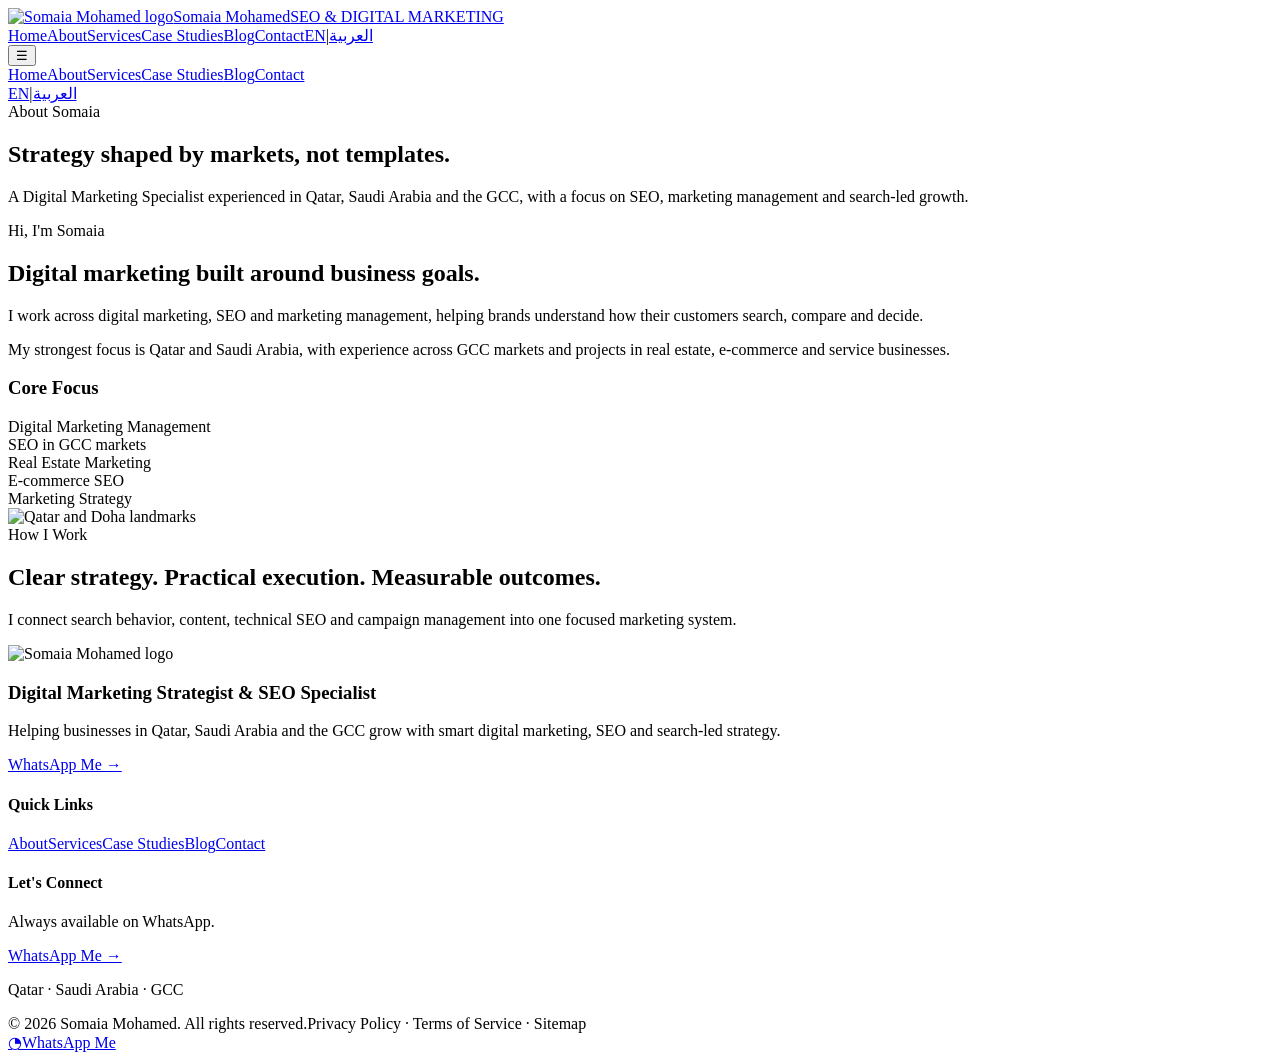
==== about.html @ 25e23358 "Add files via upload" ====
<!DOCTYPE html>

<!DOCTYPE html>

<html dir="ltr" lang="en"><head>
<meta charset="utf-8"/><meta content="width=device-width,initial-scale=1" name="viewport"/>
<title>About · Somaia Mohamed</title><meta content="Digital Marketing Specialist experienced in Qatar and Saudi Arabia, SEO in GCC, real estate marketing, E-commerce SEO and Marketing Management." name="description"/>
<meta content="e24Axtdung1teUWZf1B8F5zy9ya158HYqXwpYfRYWtg" name="google-site-verification"/>

<link href="https://fonts.googleapis.com" rel="preconnect"/><link crossorigin="" href="https://fonts.gstatic.com" rel="preconnect"/><link href="https://fonts.googleapis.com/css2?family=Cormorant+Garamond:wght@500;600;700&amp;family=Manrope:wght@400;500;600;700&amp;family=Noto+Kufi+Arabic:wght@400;500;600;700&amp;family=Noto+Naskh+Arabic:wght@500;600;700&amp;display=swap" rel="stylesheet"/><link href="assets/style.css" rel="stylesheet"/></head><body class="ltr page-about">
<header class="site-header"><div class="container header-inner">
<a aria-label="Somaia Mohamed" class="brand" href="index.html"><img alt="Somaia Mohamed logo" src="assets/logo.png"/><span class="brand-copy"><span class="brand-name">Somaia Mohamed</span><span class="brand-sub">SEO &amp; DIGITAL MARKETING</span></span></a>
<nav class="desktop-nav"><a class="" href="index.html">Home</a><a class="active" href="about.html">About</a><a class="" href="services.html">Services</a><a class="" href="case-studies.html">Case Studies</a><a class="" href="blog.html">Blog</a><a class="" href="contact.html">Contact</a><span class="lang"><a class="active" href="about.html">EN</a><span class="sep">|</span><a href="ar/about.html">العربية</a></span></nav><button aria-expanded="false" aria-label="Open menu" class="menu-trigger">☰</button></div>
<nav class="mobile-nav"><a class="" href="index.html">Home</a><a class="active" href="about.html">About</a><a class="" href="services.html">Services</a><a class="" href="case-studies.html">Case Studies</a><a class="" href="blog.html">Blog</a><a class="" href="contact.html">Contact</a><div class="mobile-lang"><a href="about.html">EN</a><span>|</span><a href="ar/about.html">العربية</a></div></nav></header>
<section class="page-hero"><div class="container"><span class="eyebrow">About Somaia</span><h1>Strategy shaped by markets, not templates.</h1><p class="lede">A Digital Marketing Specialist experienced in Qatar, Saudi Arabia and the GCC, with a focus on SEO, marketing management and search-led growth.</p></div></section>
<section class="section"><div class="container split"><div><span class="eyebrow">Hi, I'm Somaia</span><h2>Digital marketing built around business goals.</h2><p>I work across digital marketing, SEO and marketing management, helping brands understand how their customers search, compare and decide.</p><p>My strongest focus is Qatar and Saudi Arabia, with experience across GCC markets and projects in real estate, e-commerce and service businesses.</p></div><div class="card reveal"><h3>Core Focus</h3><div class="list"><div class="reveal">Digital Marketing Management</div><div class="reveal">SEO in GCC markets</div><div class="reveal">Real Estate Marketing</div><div class="reveal">E-commerce SEO</div><div class="reveal">Marketing Strategy</div></div></div><div class="page-photo reveal delay-2"><img alt="Qatar and Doha landmarks" src="assets/qatar-evening.jpg"/></div></div></section>
<section class="dark-section section"><div class="container"><div class="section-head"><span class="eyebrow">How I Work</span><h2>Clear strategy. Practical execution. Measurable outcomes.</h2><p>I connect search behavior, content, technical SEO and campaign management into one focused marketing system.</p></div></div></section>
<footer class="footer"><div class="container footer-main">
<div class="footer-brand"><img alt="Somaia Mohamed logo" src="assets/logo.png"/><h3>Digital Marketing Strategist &amp; SEO Specialist</h3><p>Helping businesses in Qatar, Saudi Arabia and the GCC grow with smart digital marketing, SEO and search-led strategy.</p><a class="footer-whatsapp" href="https://wa.me/201145654675" rel="noopener" target="_blank">WhatsApp Me →</a></div>
<div><h4>Quick Links</h4><div class="footer-links"><a href="about.html">About</a><a href="services.html">Services</a><a href="case-studies.html">Case Studies</a><a href="blog.html">Blog</a><a href="contact.html">Contact</a></div></div>
<div><h4>Let's Connect</h4><p>Always available on WhatsApp.</p><a class="footer-whatsapp" href="https://wa.me/201145654675" rel="noopener" target="_blank">WhatsApp Me →</a><p>Qatar · Saudi Arabia · GCC</p></div>
</div><div class="footer-bottom"><div class="container"><span>© 2026 Somaia Mohamed. All rights reserved.</span><span>Privacy Policy · Terms of Service · Sitemap</span></div></div></footer>
<a aria-label="Contact Now on WhatsApp" class="floating-contact" href="https://wa.me/201145654675" rel="noopener" target="_blank"><span class="wa">◔</span><span>WhatsApp Me</span></a>

<script defer="True" src="assets/script.js"></script></body></html>
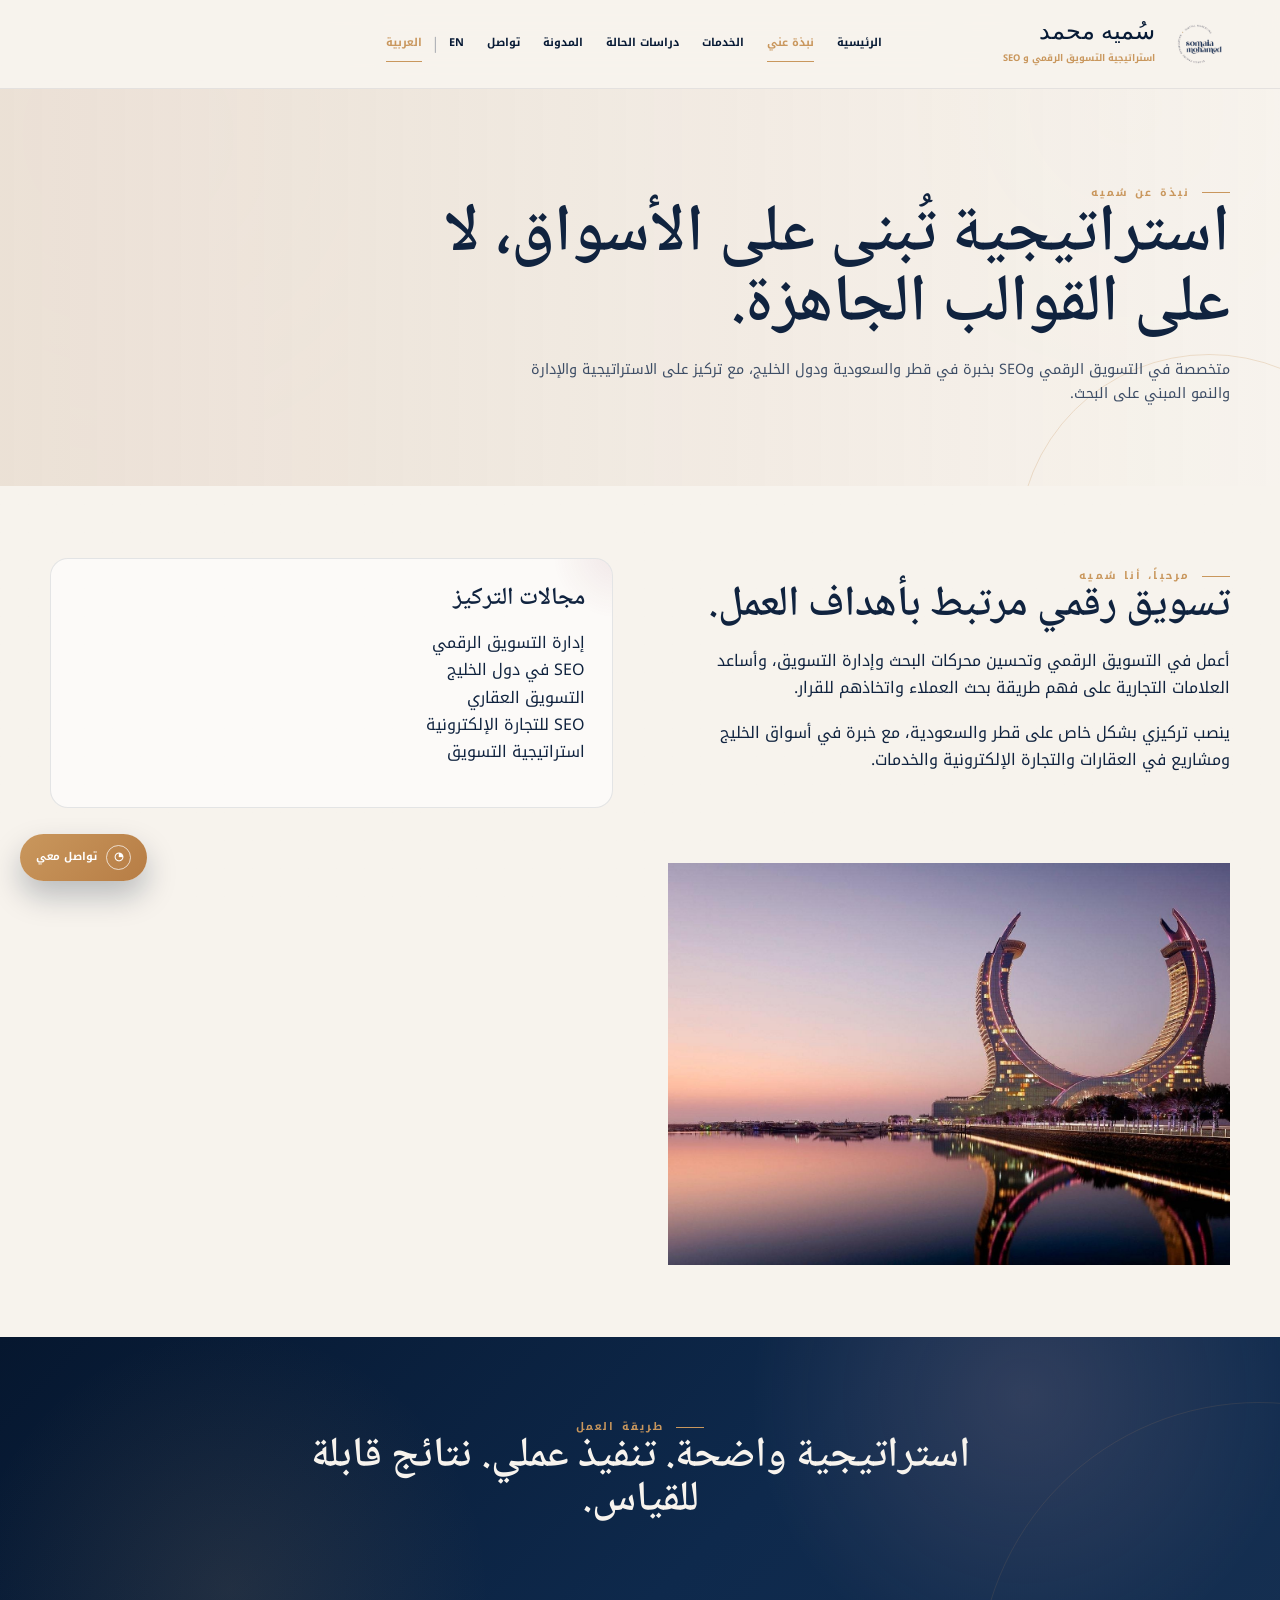
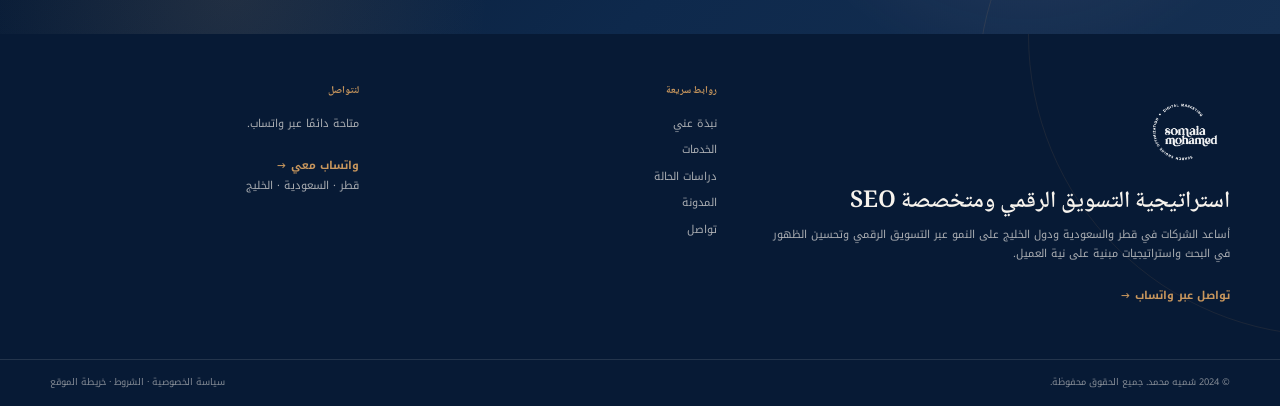
==== commit e09e8e3f: "Add files via upload" ====
--- a/about.html
+++ b/about.html
@@ -2,24 +2,47 @@
 
 <!DOCTYPE html>
 
-<html dir="ltr" lang="en"><head>
+<html dir="rtl" lang="ar"><head>
 <meta charset="utf-8"/><meta content="width=device-width,initial-scale=1" name="viewport"/>
-<title>About · Somaia Mohamed</title><meta content="Digital Marketing Specialist experienced in Qatar and Saudi Arabia, SEO in GCC, real estate marketing, E-commerce SEO and Marketing Management." name="description"/>
+<title>نبذة عن سُميه محمد</title><meta content="سوميا محمد متخصصة في التسويق الرقمي وSEO بخبرة في قطر والسعودية ودول الخليج." name="description"/>
 <meta content="e24Axtdung1teUWZf1B8F5zy9ya158HYqXwpYfRYWtg" name="google-site-verification"/>
+<link href="https://fonts.googleapis.com" rel="preconnect"/><link crossorigin="" href="https://fonts.gstatic.com" rel="preconnect"/><link href="https://fonts.googleapis.com/css2?family=Cormorant+Garamond:wght@500;600;700&amp;family=Manrope:wght@400;500;600;700&amp;family=Noto+Kufi+Arabic:wght@400;500;600;700&amp;family=Noto+Naskh+Arabic:wght@500;600;700&amp;display=swap" rel="stylesheet"/><style>
 
-<link href="https://fonts.googleapis.com" rel="preconnect"/><link crossorigin="" href="https://fonts.gstatic.com" rel="preconnect"/><link href="https://fonts.googleapis.com/css2?family=Cormorant+Garamond:wght@500;600;700&amp;family=Manrope:wght@400;500;600;700&amp;family=Noto+Kufi+Arabic:wght@400;500;600;700&amp;family=Noto+Naskh+Arabic:wght@500;600;700&amp;display=swap" rel="stylesheet"/><link href="assets/style.css" rel="stylesheet"/></head><body class="ltr page-about">
-<header class="site-header"><div class="container header-inner">
-<a aria-label="Somaia Mohamed" class="brand" href="index.html"><img alt="Somaia Mohamed logo" src="assets/logo.png"/><span class="brand-copy"><span class="brand-name">Somaia Mohamed</span><span class="brand-sub">SEO &amp; DIGITAL MARKETING</span></span></a>
-<nav class="desktop-nav"><a class="" href="index.html">Home</a><a class="active" href="about.html">About</a><a class="" href="services.html">Services</a><a class="" href="case-studies.html">Case Studies</a><a class="" href="blog.html">Blog</a><a class="" href="contact.html">Contact</a><span class="lang"><a class="active" href="about.html">EN</a><span class="sep">|</span><a href="ar/about.html">العربية</a></span></nav><button aria-expanded="false" aria-label="Open menu" class="menu-trigger">☰</button></div>
-<nav class="mobile-nav"><a class="" href="index.html">Home</a><a class="active" href="about.html">About</a><a class="" href="services.html">Services</a><a class="" href="case-studies.html">Case Studies</a><a class="" href="blog.html">Blog</a><a class="" href="contact.html">Contact</a><div class="mobile-lang"><a href="about.html">EN</a><span>|</span><a href="ar/about.html">العربية</a></div></nav></header>
-<section class="page-hero"><div class="container"><span class="eyebrow">About Somaia</span><h1>Strategy shaped by markets, not templates.</h1><p class="lede">A Digital Marketing Specialist experienced in Qatar, Saudi Arabia and the GCC, with a focus on SEO, marketing management and search-led growth.</p></div></section>
-<section class="section"><div class="container split"><div><span class="eyebrow">Hi, I'm Somaia</span><h2>Digital marketing built around business goals.</h2><p>I work across digital marketing, SEO and marketing management, helping brands understand how their customers search, compare and decide.</p><p>My strongest focus is Qatar and Saudi Arabia, with experience across GCC markets and projects in real estate, e-commerce and service businesses.</p></div><div class="card reveal"><h3>Core Focus</h3><div class="list"><div class="reveal">Digital Marketing Management</div><div class="reveal">SEO in GCC markets</div><div class="reveal">Real Estate Marketing</div><div class="reveal">E-commerce SEO</div><div class="reveal">Marketing Strategy</div></div></div><div class="page-photo reveal delay-2"><img alt="Qatar and Doha landmarks" src="assets/qatar-evening.jpg"/></div></div></section>
-<section class="dark-section section"><div class="container"><div class="section-head"><span class="eyebrow">How I Work</span><h2>Clear strategy. Practical execution. Measurable outcomes.</h2><p>I connect search behavior, content, technical SEO and campaign management into one focused marketing system.</p></div></div></section>
-<footer class="footer"><div class="container footer-main">
-<div class="footer-brand"><img alt="Somaia Mohamed logo" src="assets/logo.png"/><h3>Digital Marketing Strategist &amp; SEO Specialist</h3><p>Helping businesses in Qatar, Saudi Arabia and the GCC grow with smart digital marketing, SEO and search-led strategy.</p><a class="footer-whatsapp" href="https://wa.me/201145654675" rel="noopener" target="_blank">WhatsApp Me →</a></div>
-<div><h4>Quick Links</h4><div class="footer-links"><a href="about.html">About</a><a href="services.html">Services</a><a href="case-studies.html">Case Studies</a><a href="blog.html">Blog</a><a href="contact.html">Contact</a></div></div>
-<div><h4>Let's Connect</h4><p>Always available on WhatsApp.</p><a class="footer-whatsapp" href="https://wa.me/201145654675" rel="noopener" target="_blank">WhatsApp Me →</a><p>Qatar · Saudi Arabia · GCC</p></div>
-</div><div class="footer-bottom"><div class="container"><span>© 2026 Somaia Mohamed. All rights reserved.</span><span>Privacy Policy · Terms of Service · Sitemap</span></div></div></footer>
-<a aria-label="Contact Now on WhatsApp" class="floating-contact" href="https://wa.me/201145654675" rel="noopener" target="_blank"><span class="wa">◔</span><span>WhatsApp Me</span></a>
+:root{--navy:#071a35;--navy2:#0d2749;--ink:#10233f;--cream:#f7f3ed;--paper:#fbf8f4;--sand:#eadfd4;--gold:#c9975d;--rose:#c79aa4;--muted:#647087;--line:rgba(16,35,63,.13);--white:#fff;--max:1180px}
+*{box-sizing:border-box}html{scroll-behavior:smooth}body{margin:0;background:var(--cream);color:var(--ink);font-family:'Manrope',Arial,sans-serif;line-height:1.7;-webkit-font-smoothing:antialiased;overflow-x:hidden}body:before{content:"";position:fixed;inset:0;pointer-events:none;z-index:-1;opacity:.18;background:radial-gradient(circle at 10% 15%,rgba(199,154,164,.18),transparent 26%),radial-gradient(circle at 88% 12%,rgba(201,151,93,.12),transparent 23%),linear-gradient(115deg,rgba(7,26,53,.025) 1px,transparent 1px);background-size:auto,auto,28px 28px}a{color:inherit;text-decoration:none}img{max-width:100%;display:block}button{font:inherit}.container{width:min(var(--max),calc(100% - 56px));margin:auto}
+h1,h2,h3,h4{font-family:'Cormorant Garamond',Georgia,serif;line-height:1.04;font-weight:600;letter-spacing:-.025em;margin:0 0 18px}h1{font-size:clamp(3rem,5.2vw,5.1rem)}h2{font-size:clamp(2rem,3.3vw,3.15rem)}h3{font-size:clamp(1.35rem,1.9vw,1.65rem)}p{margin:0 0 17px}.eyebrow{display:inline-flex;align-items:center;gap:12px;color:var(--gold);font-size:.66rem;font-weight:700;letter-spacing:.2em;text-transform:uppercase}.eyebrow:before{content:"";width:28px;height:1px;background:var(--gold)}
+.site-header{position:sticky;top:0;z-index:100;background:rgba(247,243,237,.88);backdrop-filter:blur(18px);border-bottom:1px solid rgba(16,35,63,.08)}.header-inner{min-height:88px;display:flex;align-items:center;gap:28px}.brand{display:flex;align-items:center;gap:13px;min-width:320px}.brand img{width:62px;height:62px;object-fit:contain}.brand-copy{display:flex;flex-direction:column}.brand-name{font-family:'Cormorant Garamond',Georgia,serif;font-size:1.48rem;line-height:.9;color:var(--navy)}.brand-sub{font-size:.58rem;font-weight:700;letter-spacing:.17em;color:var(--gold);margin-top:8px}.desktop-nav{display:flex;align-items:center;justify-content:flex-end;gap:23px;flex:1}.desktop-nav a{font-size:.68rem;font-weight:700;color:var(--navy);padding:8px 0;border-bottom:1px solid transparent;transition:.25s;white-space:nowrap}.desktop-nav a:hover,.desktop-nav a.active{color:var(--gold);border-color:var(--gold)}.lang{display:flex;gap:9px;align-items:center;margin-left:2px}.lang .sep{opacity:.3}.menu-trigger{display:none;border:0;background:var(--navy);color:var(--cream);border-radius:50%;width:42px;height:42px}.mobile-nav{display:none}
+.hero{padding:58px 0 42px;position:relative;overflow:hidden}.hero-grid{display:grid;grid-template-columns:1.02fr .98fr;gap:55px;align-items:center}.hero-copy{position:relative;z-index:3}.hero h1{max-width:650px}.hero h1 em{color:var(--gold);font-style:italic}.lede{max-width:650px;font-size:.9rem;color:#3e4e66}.hero-actions{display:flex;gap:25px;align-items:center;margin-top:25px}.btn{display:inline-flex;align-items:center;justify-content:center;gap:10px;border-radius:10px;padding:12px 20px;font-size:.7rem;font-weight:700;transition:.25s}.btn-gold{background:linear-gradient(135deg,var(--gold),#b9854d);color:#fff;box-shadow:0 13px 30px rgba(7,26,53,.17)}.btn-gold:hover{transform:translateY(-3px);box-shadow:0 18px 34px rgba(7,26,53,.22)}.btn-link{color:var(--navy);border-bottom:1px solid var(--gold);border-radius:0;padding:8px 0}.btn-link:hover{color:var(--gold)}
+.hero-visual{min-height:470px;position:relative;display:grid;place-items:center}.hero-photo-frame{width:min(470px,100%);height:430px;border-radius:46% 46% 14px 14px;overflow:hidden;position:relative;z-index:2;border:9px solid rgba(247,243,237,.82);box-shadow:0 28px 65px rgba(7,26,53,.22)}.hero-photo-frame:after{content:"";position:absolute;inset:0;background:linear-gradient(180deg,rgba(7,26,53,.04),rgba(7,26,53,.38))}.hero-photo-frame img{width:100%;height:100%;object-fit:cover;object-position:center}.photo-caption{position:absolute;z-index:5;left:5%;bottom:7%;background:rgba(7,26,53,.83);color:#fff;padding:12px 17px;border-left:2px solid var(--gold);display:flex;flex-direction:column;min-width:180px}.photo-caption strong{font-family:'Cormorant Garamond',serif;font-size:1.3rem}.photo-caption span{font-size:.56rem;letter-spacing:.08em;text-transform:uppercase;color:rgba(255,255,255,.72)}.orbit{position:absolute;border:1px solid rgba(199,151,93,.32);border-radius:50%;pointer-events:none}.orbit-one{width:500px;height:500px;right:-12%;top:-5%;animation:spin 26s linear infinite}.orbit-two{width:370px;height:370px;right:5%;top:8%;border-color:rgba(199,154,164,.25);animation:spin 19s linear infinite reverse}.vertical-note{position:absolute;right:-1%;top:29%;font-size:.54rem;letter-spacing:.2em;color:rgba(16,35,63,.45);writing-mode:vertical-rl;transform:rotate(180deg)}
+.hero-pills{display:flex;flex-wrap:wrap;gap:9px;margin-top:27px}.hero-pills span{font-size:.6rem;font-weight:700;padding:8px 11px;border:1px solid var(--line);background:rgba(255,255,255,.34);border-radius:999px}.quick-strip{display:grid;grid-template-columns:repeat(4,1fr);gap:10px;margin-top:27px}.quick-strip div{font-size:.62rem;font-weight:700;display:flex;align-items:center;gap:8px}.dot{width:7px;height:7px;border-radius:50%;background:var(--gold);flex:none}
+.trust-bar{padding:0 0 55px}.trust-inner{background:linear-gradient(100deg,rgba(234,223,212,.86),rgba(255,255,255,.4));border:1px solid rgba(16,35,63,.08);border-radius:18px;padding:18px 22px;display:flex;align-items:center;gap:28px;box-shadow:0 12px 28px rgba(7,26,53,.05)}.trust-title{font-family:'Cormorant Garamond',serif;font-size:1.1rem;line-height:1.1;max-width:220px}.trust-items{display:grid;grid-template-columns:repeat(5,1fr);gap:10px;flex:1}.trust-items span{font-size:.62rem;font-weight:700;text-align:center;padding:8px;border-left:1px solid var(--line)}
+.section{padding:72px 0}.soft-section{background:linear-gradient(180deg,rgba(234,223,212,.2),transparent)}.section-head{max-width:760px;margin:0 auto 38px;text-align:center}.section-head p{color:var(--muted);font-size:.8rem}.section-head-row{display:flex;align-items:end;justify-content:space-between;gap:25px;text-align:left;max-width:none}.section-head-row h2{max-width:650px}.cards{display:grid;grid-template-columns:repeat(3,1fr);gap:21px}.card{background:rgba(255,255,255,.6);border:1px solid rgba(16,35,63,.1);border-radius:18px;padding:27px;min-height:250px;position:relative;overflow:hidden;transition:.28s}.card:after{content:"";position:absolute;width:130px;height:130px;border-radius:50%;right:-70px;top:-70px;background:radial-gradient(circle,rgba(199,154,164,.2),transparent 70%)}.card:hover{transform:translateY(-7px);box-shadow:0 20px 42px rgba(7,26,53,.1);border-color:rgba(201,151,93,.58)}.card-icon{width:49px;height:49px;border-radius:50%;background:var(--navy);color:var(--gold);display:grid;place-items:center;margin-bottom:17px;font-size:1.1rem;box-shadow:0 9px 18px rgba(7,26,53,.12)}.card p{font-size:.75rem;color:#4c5b72}.card-link{display:inline-block;margin-top:13px;color:#a56f37;font-size:.68rem;font-weight:700}
+.industry-grid{display:grid;grid-template-columns:repeat(5,1fr);gap:12px}.industry{padding:18px 12px;border:1px solid var(--line);border-radius:13px;text-align:center;font-size:.65rem;font-weight:700;background:rgba(255,255,255,.34);transition:.25s}.industry:hover{background:var(--sand);transform:translateY(-3px)}
+.dark-section{background:linear-gradient(135deg,#06172f,#0e294c 58%,#152f51);color:var(--cream);position:relative;overflow:hidden}.dark-section:before{content:"";position:absolute;inset:0;background:radial-gradient(circle at 80% 20%,rgba(199,154,164,.18),transparent 26%),radial-gradient(circle at 18% 85%,rgba(201,151,93,.12),transparent 24%)}.dark-section:after{content:"";position:absolute;width:560px;height:560px;border:1px solid rgba(201,151,93,.12);border-radius:50%;right:-260px;bottom:-330px}.dark-section>*{position:relative;z-index:1}.dark-section .section-head p{color:rgba(247,243,237,.68)}.stats{display:grid;grid-template-columns:repeat(4,1fr);border-top:1px solid rgba(247,243,237,.17);border-bottom:1px solid rgba(247,243,237,.17)}.stat{padding:29px 22px;border-right:1px solid rgba(247,243,237,.17)}.stat:last-child{border-right:0}.stat strong{display:block;font-family:'Cormorant Garamond',serif;font-size:2rem;color:var(--gold);margin-bottom:5px}.stat span{font-size:.66rem;color:rgba(247,243,237,.72)}
+.process{display:grid;grid-template-columns:repeat(4,1fr);border-top:1px solid var(--line);border-bottom:1px solid var(--line)}.process-item{padding:25px 21px;border-right:1px solid var(--line)}.process-item:last-child{border-right:0}.process-num{font-family:'Cormorant Garamond',serif;color:var(--gold);font-size:1.75rem}.process h3{font-size:1.15rem;margin:8px 0}.process p{font-size:.7rem;color:var(--muted)}
+.case-grid{display:grid;grid-template-columns:repeat(3,1fr);gap:21px}.case-grid-large{grid-template-columns:repeat(3,1fr)}.case-card{padding:26px;border-radius:18px;background:rgba(255,255,255,.63);border:1px solid rgba(16,35,63,.09);transition:.27s;min-height:235px}.case-card:hover{transform:translateY(-6px);box-shadow:0 18px 38px rgba(7,26,53,.09)}.case-card .tag{color:#a56f37;font-size:.6rem;font-weight:700;letter-spacing:.13em;text-transform:uppercase}.case-card p{font-size:.75rem;color:var(--muted)}.case-index{font-family:'Cormorant Garamond',serif;color:var(--gold);font-size:2rem}.case-card a{color:#a56f37;font-size:.68rem;font-weight:700}.case-image{height:170px;margin:-26px -26px 21px;overflow:hidden;position:relative}.case-image:after{content:"";position:absolute;inset:0;background:linear-gradient(180deg,transparent 35%,rgba(7,26,53,.64))}.case-image img{width:100%;height:100%;object-fit:cover}.case-image span{position:absolute;z-index:2;left:15px;bottom:13px;color:#fff;font-size:.58rem;font-weight:700;letter-spacing:.12em;text-transform:uppercase}.case-body h3{margin-bottom:9px}.case-meta{display:flex;flex-wrap:wrap;gap:7px;margin-top:16px}.case-meta span{font-size:.57rem;padding:5px 8px;border:1px solid var(--line);border-radius:999px;color:var(--muted)}.case-cta{background:var(--navy);color:var(--cream);border-color:transparent}.case-cta p{color:rgba(247,243,237,.68)}.case-cta .eyebrow{color:var(--gold)}
+.quote-panel{background:linear-gradient(125deg,var(--sand),#f1e7df);border-radius:23px;padding:45px;display:grid;grid-template-columns:.85fr 1.15fr;gap:50px;align-items:center;position:relative;overflow:hidden}.quote-panel:after{content:"";position:absolute;width:260px;height:260px;border:1px solid rgba(7,26,53,.1);border-radius:50%;right:-120px;top:-140px}.quote-panel blockquote{font-family:'Cormorant Garamond',serif;font-size:clamp(1.7rem,2.7vw,2.5rem);line-height:1.08;margin:0;position:relative;z-index:1}.quote-mark{display:block;font-family:Georgia,serif;font-size:5.5rem;color:var(--gold);line-height:.55;margin-bottom:18px}
+.page-hero{padding:85px 0 62px;position:relative;overflow:hidden;background:linear-gradient(90deg,rgba(234,223,212,.94),rgba(247,243,237,.76)),url('qatar-evening.jpg') right center/cover no-repeat}.page-hero:after{content:"";position:absolute;width:380px;height:380px;border-radius:50%;border:1px solid rgba(199,151,93,.26);right:-120px;bottom:-250px}.page-hero .container{position:relative;z-index:1}.page-hero .lede{max-width:720px}.page-hero h1{max-width:850px}.split{display:grid;grid-template-columns:1fr 1fr;gap:55px;align-items:start}.focus-panel{background:var(--paper);border:1px solid var(--line);padding:15px;border-radius:20px;box-shadow:0 18px 40px rgba(7,26,53,.08)}.focus-photo{height:300px;overflow:hidden;border-radius:13px}.focus-photo img{width:100%;height:100%;object-fit:cover}.focus-list{display:grid;grid-template-columns:repeat(2,1fr);gap:8px;margin-top:12px}.focus-list span{font-size:.62rem;font-weight:700;padding:10px;background:var(--sand);border-radius:8px}.feature-grid{display:grid;grid-template-columns:repeat(3,1fr);gap:20px}.feature{padding:28px;border-top:2px solid var(--gold);background:rgba(255,255,255,.34)}.feature>span{font-family:'Cormorant Garamond',serif;color:var(--gold);font-size:1.8rem}.feature h3{margin:8px 0}.feature p{font-size:.72rem;color:var(--muted)}
+.blog-grid{display:grid;grid-template-columns:1.4fr .8fr .8fr;gap:20px}.blog-card{padding:25px;border:1px solid var(--line);border-radius:18px;background:rgba(255,255,255,.58);transition:.25s}.blog-card:hover{transform:translateY(-5px);box-shadow:0 18px 36px rgba(7,26,53,.08)}.blog-card.featured{grid-row:span 2;padding:0;overflow:hidden}.blog-image{height:260px;position:relative;overflow:hidden}.blog-image img{width:100%;height:100%;object-fit:cover}.blog-image:after{content:"";position:absolute;inset:0;background:linear-gradient(180deg,transparent 30%,rgba(7,26,53,.6))}.blog-image span{position:absolute;z-index:2;left:18px;bottom:16px;color:#fff;font-size:.58rem;font-weight:700;letter-spacing:.14em}.blog-body{padding:26px}.blog-body small,.blog-card>small{font-size:.58rem;font-weight:700;letter-spacing:.14em;text-transform:uppercase;color:var(--gold)}.blog-card h2{font-size:2.25rem}.blog-card h3{margin-top:12px}.blog-card p{font-size:.72rem;color:var(--muted)}.blog-card a{font-size:.66rem;color:#a56f37;font-weight:700}
+.contact-hero{padding:75px 0 68px;background:linear-gradient(125deg,#e9ded4,#f8f4ef)}.contact-grid{display:grid;grid-template-columns:1.05fr .95fr;gap:55px;align-items:center}.contact-image{height:390px;border-radius:22px;overflow:hidden;position:relative;box-shadow:0 24px 55px rgba(7,26,53,.17)}.contact-image img{width:100%;height:100%;object-fit:cover}.contact-image:after{content:"";position:absolute;inset:0;background:linear-gradient(180deg,transparent 35%,rgba(7,26,53,.65))}.contact-image div{position:absolute;z-index:2;bottom:22px;left:22px;color:#fff;display:flex;flex-direction:column}.contact-image strong{font-family:'Cormorant Garamond',serif;font-size:1.7rem}.contact-image span{font-size:.6rem;color:rgba(255,255,255,.72)}.contact-card{display:grid;grid-template-columns:1.2fr .8fr;gap:40px;align-items:center;padding:38px;background:var(--paper);border:1px solid var(--line);border-radius:20px}.contact-actions{display:flex;flex-direction:column;align-items:flex-start;gap:12px}.contact-actions span{font-size:.66rem;color:var(--muted)}
+.footer{background:var(--navy);color:var(--cream);position:relative;overflow:hidden}.footer:before{content:"";position:absolute;width:600px;height:600px;border:1px solid rgba(201,151,93,.1);border-radius:50%;right:-350px;top:-300px}.footer-main{padding:52px 0;display:grid;grid-template-columns:1.5fr 1fr 1fr;gap:50px;position:relative;z-index:1}.footer-brand img{width:92px;height:92px;filter:brightness(0) invert(1);opacity:.95}.footer h3{font-size:1.45rem;margin:12px 0}.footer h4{font-family:'Manrope',Arial,sans-serif;font-size:.64rem;font-weight:700;letter-spacing:.14em;text-transform:uppercase;color:var(--gold)}.footer p,.footer a{font-size:.68rem;color:rgba(247,243,237,.68)}.footer-links{display:grid;gap:8px}.footer-links a:hover{color:#fff}.footer-whatsapp{display:inline-flex;align-items:center;gap:8px;color:var(--gold)!important;font-weight:700}.footer-bottom{border-top:1px solid rgba(247,243,237,.12);padding:15px 0;font-size:.58rem;color:rgba(247,243,237,.52);position:relative;z-index:1}.footer-bottom .container{display:flex;justify-content:space-between;gap:20px}.floating-contact{position:fixed;right:20px;bottom:19px;z-index:120;background:linear-gradient(135deg,var(--gold),#b77d45);color:#fff;border-radius:999px;padding:11px 16px;display:flex;align-items:center;gap:9px;font-size:.67rem;font-weight:700;box-shadow:0 15px 30px rgba(7,26,53,.25);transition:.25s}.floating-contact .wa{width:25px;height:25px;border-radius:50%;border:1px solid rgba(255,255,255,.7);display:grid;place-items:center}.floating-contact:hover{transform:translateY(-3px);filter:brightness(1.05)}
+.reveal{opacity:0;transform:translateY(22px);transition:opacity .7s ease,transform .7s ease}.reveal.visible{opacity:1;transform:none}.delay-1{transition-delay:.1s}.delay-2{transition-delay:.2s}.delay-3{transition-delay:.3s}@keyframes spin{to{transform:rotate(360deg)}}
+.rtl{font-family:'Noto Kufi Arabic','Manrope',sans-serif}.rtl h1,.rtl h2,.rtl h3,.rtl h4{font-family:'Noto Naskh Arabic','Cormorant Garamond',serif;letter-spacing:0}.rtl .brand-sub{letter-spacing:0}.rtl .desktop-nav{justify-content:flex-start}.rtl .hero-grid{direction:rtl}.rtl .hero-copy{text-align:right}.rtl .hero-pills{justify-content:flex-start}.rtl .hero-actions{flex-direction:row-reverse;justify-content:flex-start}.rtl .photo-caption{left:auto;right:5%;border-left:0;border-right:2px solid var(--gold)}.rtl .vertical-note{right:auto;left:-1%;writing-mode:vertical-lr;transform:rotate(180deg)}.rtl .trust-inner{direction:rtl}.rtl .section-head-row{text-align:right}.rtl .section-head-row{flex-direction:row-reverse}.rtl .process-item{border-right:0;border-left:1px solid var(--line)}.rtl .process-item:last-child{border-left:0}.rtl .case-image span{left:auto;right:15px}.rtl .case-cta{text-align:right}.rtl .footer-main{direction:rtl}.rtl .footer-bottom .container{direction:rtl}.rtl .floating-contact{right:auto;left:20px}.rtl .focus-list{direction:rtl}.rtl .contact-grid{direction:rtl}.rtl .contact-actions{align-items:flex-start}.rtl .contact-image div{left:auto;right:22px}.rtl .contact-card{direction:rtl}
+@media(max-width:1000px){.brand{min-width:240px}.desktop-nav{gap:14px}.hero-grid{gap:30px}.hero-photo-frame{height:390px}.trust-inner{flex-direction:column;align-items:stretch}.trust-title{max-width:none}.trust-items{width:100%}.cards,.case-grid,.case-grid-large{grid-template-columns:repeat(2,1fr)}.industry-grid{grid-template-columns:repeat(3,1fr)}.blog-grid{grid-template-columns:1fr 1fr}.blog-card.featured{grid-row:auto;grid-column:1/-1}.contact-grid{gap:30px}}
+@media(max-width:780px){.container{width:min(var(--max),calc(100% - 34px))}.header-inner{min-height:74px}.brand img{width:50px;height:50px}.brand-name{font-size:1.18rem}.brand-sub{font-size:.47rem}.desktop-nav{display:none}.menu-trigger{display:block;margin-left:auto}.mobile-nav{position:absolute;top:74px;left:0;right:0;background:rgba(247,243,237,.98);border-bottom:1px solid var(--line);padding:12px 17px;display:none;box-shadow:0 16px 28px rgba(7,26,53,.08)}.mobile-nav.open{display:grid;gap:2px}.mobile-nav a{font-size:.72rem;font-weight:700;padding:10px;border-radius:8px}.mobile-nav a.active{background:var(--sand);color:#a56f37}.mobile-lang{display:flex;gap:8px;padding:10px;border-top:1px solid var(--line);margin-top:5px;font-size:.68rem;font-weight:700}.hero{padding:40px 0 30px}.hero-grid,.split,.contact-grid,.contact-card{grid-template-columns:1fr}.hero-copy{order:2}.hero-visual{order:1;min-height:350px}.hero-photo-frame{width:100%;height:335px;border-radius:36px 36px 12px 12px}.orbit-one{width:360px;height:360px;right:-16%;top:0}.orbit-two{width:285px;height:285px;right:4%;top:8%}.vertical-note{display:none}.hero h1{font-size:clamp(2.7rem,12vw,4rem)}.lede{font-size:.8rem}.hero-actions{flex-wrap:wrap;gap:17px}.quick-strip{grid-template-columns:repeat(2,1fr)}.hero-pills{gap:7px}.trust-bar{padding-bottom:35px}.trust-items{grid-template-columns:repeat(2,1fr)}.trust-items span:nth-child(odd){border-left:0}.section{padding:54px 0}.section-head-row{align-items:flex-start;flex-direction:column}.cards,.case-grid,.case-grid-large,.feature-grid,.stats,.process,.blog-grid{grid-template-columns:1fr}.stat{border-right:0;border-bottom:1px solid rgba(247,243,237,.17)}.stat:last-child{border-bottom:0}.process-item{border-right:0;border-bottom:1px solid var(--line)}.process-item:last-child{border-bottom:0}.rtl .process-item{border-left:0}.industry-grid{grid-template-columns:repeat(2,1fr)}.quote-panel{grid-template-columns:1fr;padding:30px;gap:22px}.page-hero{padding:60px 0 48px;background-position:60% center}.page-hero h1{font-size:clamp(2.6rem,11vw,4rem)}.focus-photo{height:260px}.blog-card.featured{grid-column:auto}.blog-card h2{font-size:2rem}.contact-image{height:330px}.footer-main{grid-template-columns:1fr;gap:30px;padding:42px 0}.footer-bottom .container{flex-direction:column}.floating-contact{right:12px;bottom:12px}.rtl .floating-contact{right:auto;left:12px}.rtl .menu-trigger{margin-left:0;margin-right:auto}.rtl .hero-actions{flex-direction:row}.rtl .section-head-row{flex-direction:column}.rtl .contact-grid{direction:rtl}.rtl .contact-actions{align-items:stretch}}
 
-<script defer="True" src="assets/script.js"></script></body></html>+</style></head><body class="rtl page-about">
+<header class="site-header"><div class="container header-inner rtl">
+<a aria-label="سُميه" class="brand" href="index.html"><img alt="سُميه محمد logo" src="[data-uri]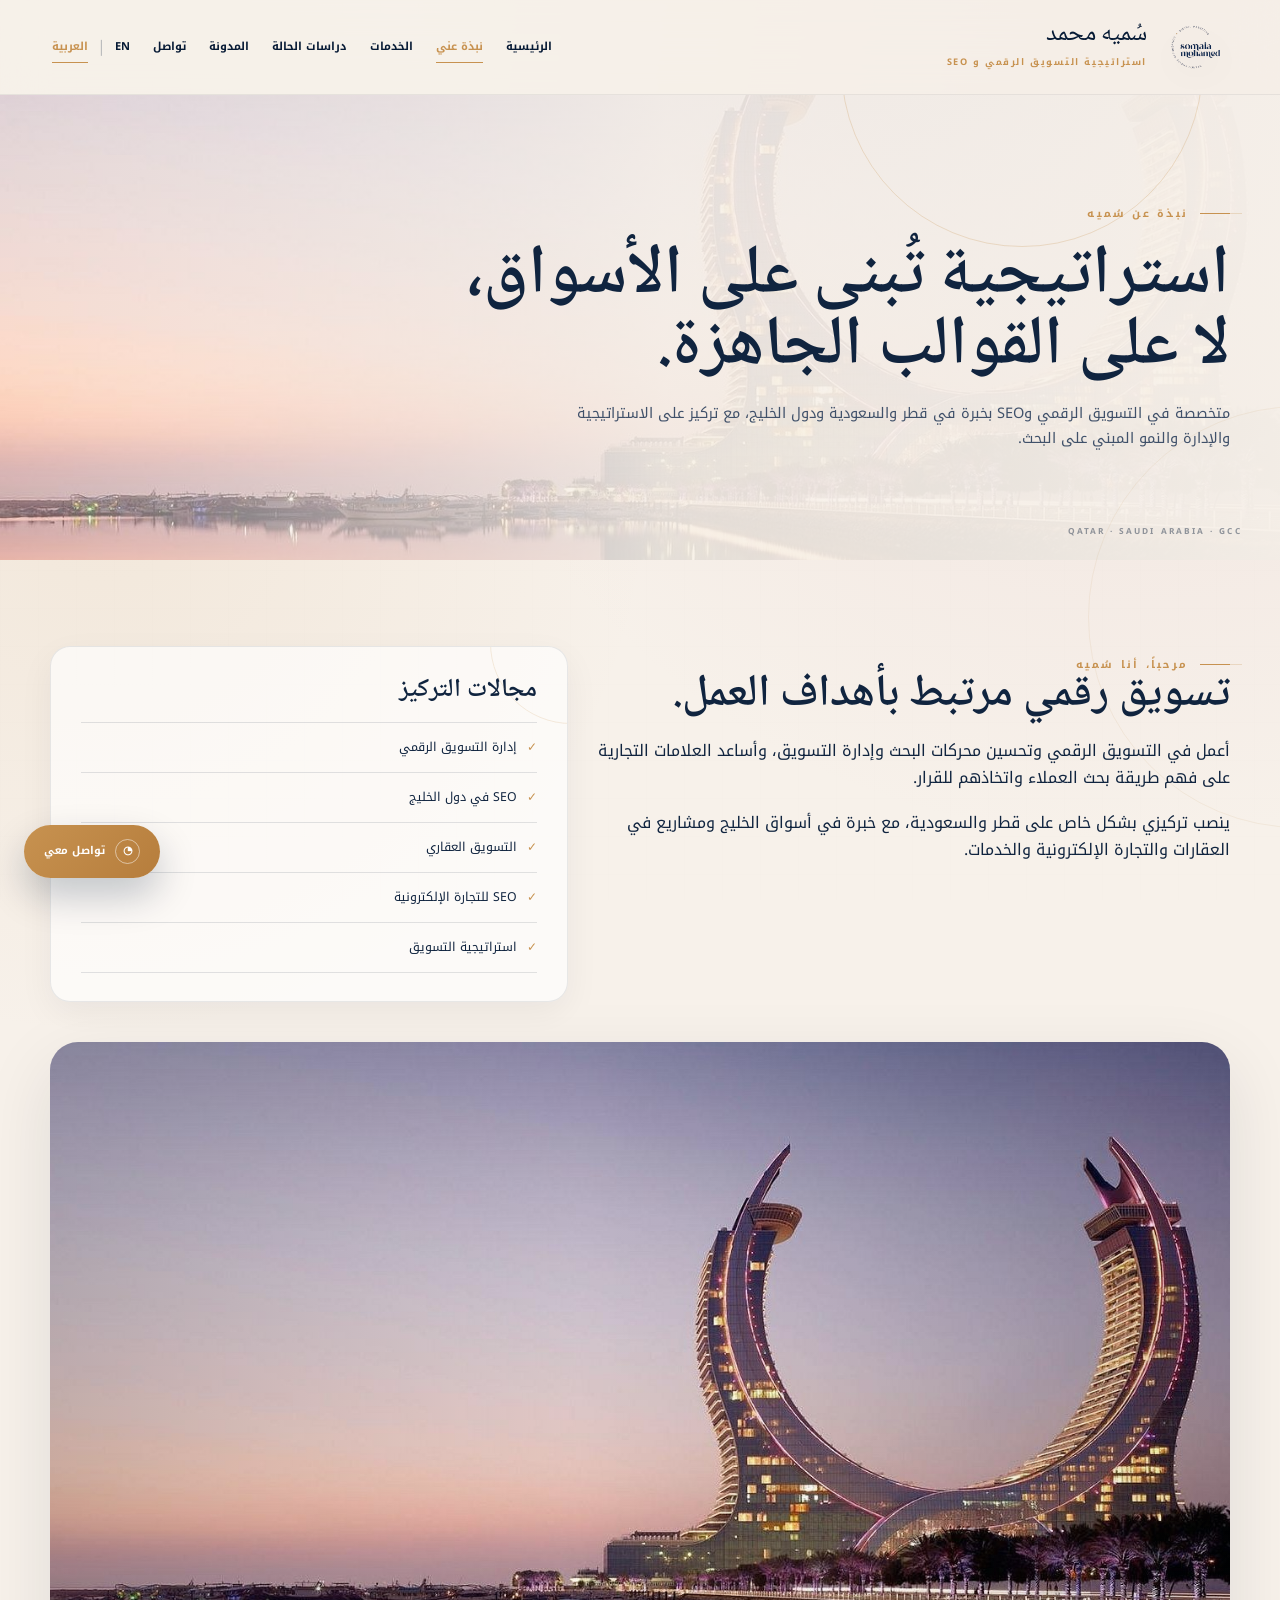
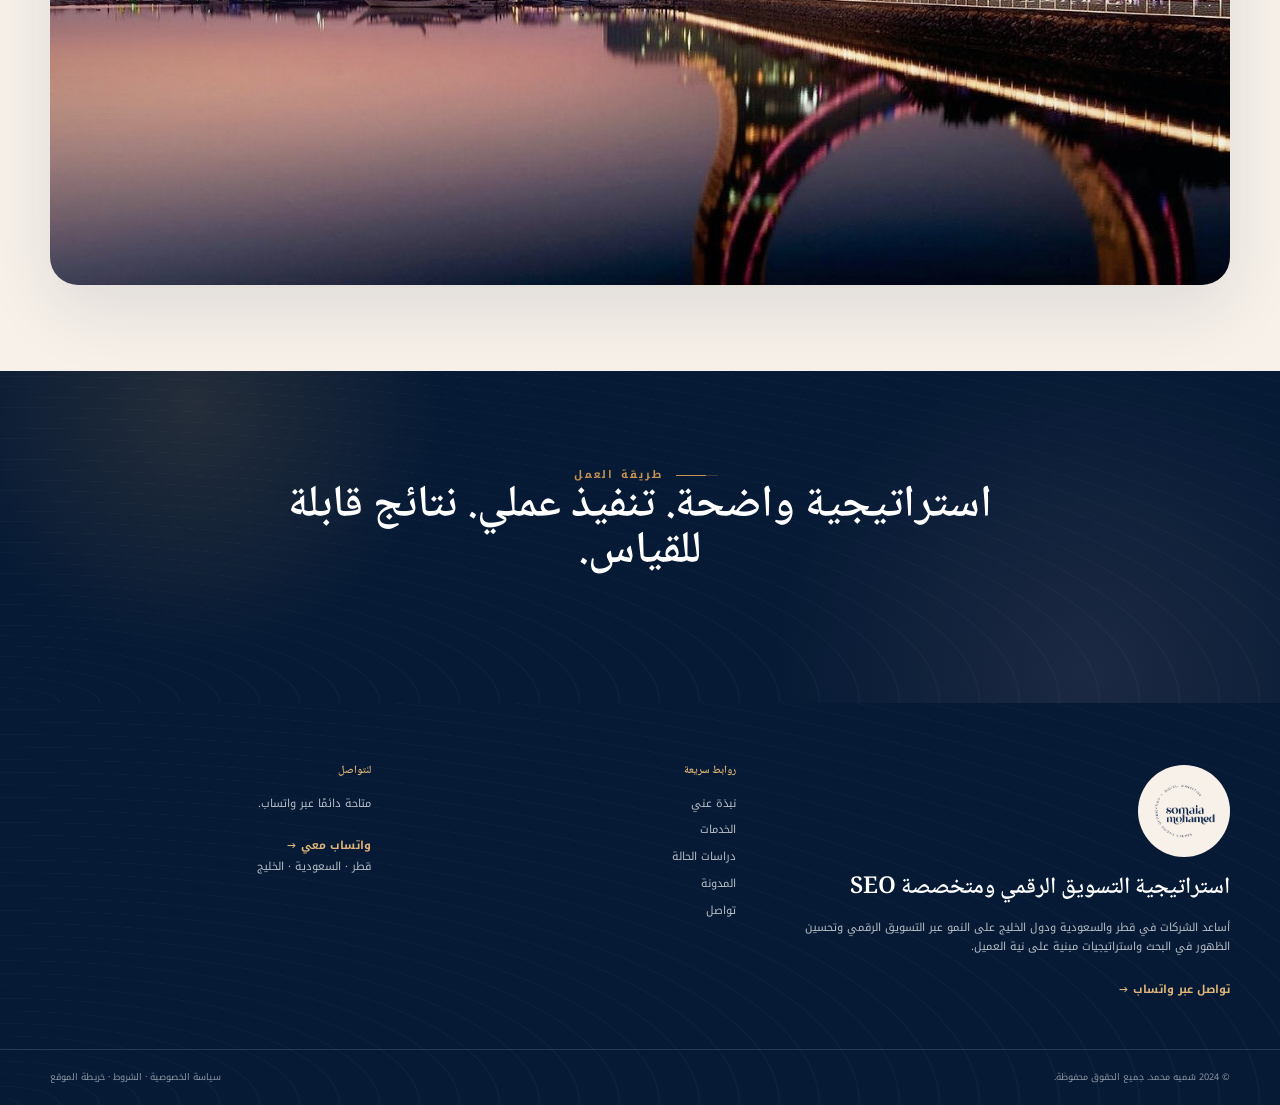
==== commit ed48728a: "Add files via upload" ====
--- a/about.html
+++ b/about.html
@@ -1,5 +1,3 @@
-<!DOCTYPE html>
-
 <!DOCTYPE html>
 
 <html dir="rtl" lang="ar"><head>
@@ -8,41 +6,1005 @@
 <meta content="e24Axtdung1teUWZf1B8F5zy9ya158HYqXwpYfRYWtg" name="google-site-verification"/>
 <link href="https://fonts.googleapis.com" rel="preconnect"/><link crossorigin="" href="https://fonts.gstatic.com" rel="preconnect"/><link href="https://fonts.googleapis.com/css2?family=Cormorant+Garamond:wght@500;600;700&amp;family=Manrope:wght@400;500;600;700&amp;family=Noto+Kufi+Arabic:wght@400;500;600;700&amp;family=Noto+Naskh+Arabic:wght@500;600;700&amp;display=swap" rel="stylesheet"/><style>
 
-:root{--navy:#071a35;--navy2:#0d2749;--ink:#10233f;--cream:#f7f3ed;--paper:#fbf8f4;--sand:#eadfd4;--gold:#c9975d;--rose:#c79aa4;--muted:#647087;--line:rgba(16,35,63,.13);--white:#fff;--max:1180px}
-*{box-sizing:border-box}html{scroll-behavior:smooth}body{margin:0;background:var(--cream);color:var(--ink);font-family:'Manrope',Arial,sans-serif;line-height:1.7;-webkit-font-smoothing:antialiased;overflow-x:hidden}body:before{content:"";position:fixed;inset:0;pointer-events:none;z-index:-1;opacity:.18;background:radial-gradient(circle at 10% 15%,rgba(199,154,164,.18),transparent 26%),radial-gradient(circle at 88% 12%,rgba(201,151,93,.12),transparent 23%),linear-gradient(115deg,rgba(7,26,53,.025) 1px,transparent 1px);background-size:auto,auto,28px 28px}a{color:inherit;text-decoration:none}img{max-width:100%;display:block}button{font:inherit}.container{width:min(var(--max),calc(100% - 56px));margin:auto}
-h1,h2,h3,h4{font-family:'Cormorant Garamond',Georgia,serif;line-height:1.04;font-weight:600;letter-spacing:-.025em;margin:0 0 18px}h1{font-size:clamp(3rem,5.2vw,5.1rem)}h2{font-size:clamp(2rem,3.3vw,3.15rem)}h3{font-size:clamp(1.35rem,1.9vw,1.65rem)}p{margin:0 0 17px}.eyebrow{display:inline-flex;align-items:center;gap:12px;color:var(--gold);font-size:.66rem;font-weight:700;letter-spacing:.2em;text-transform:uppercase}.eyebrow:before{content:"";width:28px;height:1px;background:var(--gold)}
-.site-header{position:sticky;top:0;z-index:100;background:rgba(247,243,237,.88);backdrop-filter:blur(18px);border-bottom:1px solid rgba(16,35,63,.08)}.header-inner{min-height:88px;display:flex;align-items:center;gap:28px}.brand{display:flex;align-items:center;gap:13px;min-width:320px}.brand img{width:62px;height:62px;object-fit:contain}.brand-copy{display:flex;flex-direction:column}.brand-name{font-family:'Cormorant Garamond',Georgia,serif;font-size:1.48rem;line-height:.9;color:var(--navy)}.brand-sub{font-size:.58rem;font-weight:700;letter-spacing:.17em;color:var(--gold);margin-top:8px}.desktop-nav{display:flex;align-items:center;justify-content:flex-end;gap:23px;flex:1}.desktop-nav a{font-size:.68rem;font-weight:700;color:var(--navy);padding:8px 0;border-bottom:1px solid transparent;transition:.25s;white-space:nowrap}.desktop-nav a:hover,.desktop-nav a.active{color:var(--gold);border-color:var(--gold)}.lang{display:flex;gap:9px;align-items:center;margin-left:2px}.lang .sep{opacity:.3}.menu-trigger{display:none;border:0;background:var(--navy);color:var(--cream);border-radius:50%;width:42px;height:42px}.mobile-nav{display:none}
-.hero{padding:58px 0 42px;position:relative;overflow:hidden}.hero-grid{display:grid;grid-template-columns:1.02fr .98fr;gap:55px;align-items:center}.hero-copy{position:relative;z-index:3}.hero h1{max-width:650px}.hero h1 em{color:var(--gold);font-style:italic}.lede{max-width:650px;font-size:.9rem;color:#3e4e66}.hero-actions{display:flex;gap:25px;align-items:center;margin-top:25px}.btn{display:inline-flex;align-items:center;justify-content:center;gap:10px;border-radius:10px;padding:12px 20px;font-size:.7rem;font-weight:700;transition:.25s}.btn-gold{background:linear-gradient(135deg,var(--gold),#b9854d);color:#fff;box-shadow:0 13px 30px rgba(7,26,53,.17)}.btn-gold:hover{transform:translateY(-3px);box-shadow:0 18px 34px rgba(7,26,53,.22)}.btn-link{color:var(--navy);border-bottom:1px solid var(--gold);border-radius:0;padding:8px 0}.btn-link:hover{color:var(--gold)}
-.hero-visual{min-height:470px;position:relative;display:grid;place-items:center}.hero-photo-frame{width:min(470px,100%);height:430px;border-radius:46% 46% 14px 14px;overflow:hidden;position:relative;z-index:2;border:9px solid rgba(247,243,237,.82);box-shadow:0 28px 65px rgba(7,26,53,.22)}.hero-photo-frame:after{content:"";position:absolute;inset:0;background:linear-gradient(180deg,rgba(7,26,53,.04),rgba(7,26,53,.38))}.hero-photo-frame img{width:100%;height:100%;object-fit:cover;object-position:center}.photo-caption{position:absolute;z-index:5;left:5%;bottom:7%;background:rgba(7,26,53,.83);color:#fff;padding:12px 17px;border-left:2px solid var(--gold);display:flex;flex-direction:column;min-width:180px}.photo-caption strong{font-family:'Cormorant Garamond',serif;font-size:1.3rem}.photo-caption span{font-size:.56rem;letter-spacing:.08em;text-transform:uppercase;color:rgba(255,255,255,.72)}.orbit{position:absolute;border:1px solid rgba(199,151,93,.32);border-radius:50%;pointer-events:none}.orbit-one{width:500px;height:500px;right:-12%;top:-5%;animation:spin 26s linear infinite}.orbit-two{width:370px;height:370px;right:5%;top:8%;border-color:rgba(199,154,164,.25);animation:spin 19s linear infinite reverse}.vertical-note{position:absolute;right:-1%;top:29%;font-size:.54rem;letter-spacing:.2em;color:rgba(16,35,63,.45);writing-mode:vertical-rl;transform:rotate(180deg)}
-.hero-pills{display:flex;flex-wrap:wrap;gap:9px;margin-top:27px}.hero-pills span{font-size:.6rem;font-weight:700;padding:8px 11px;border:1px solid var(--line);background:rgba(255,255,255,.34);border-radius:999px}.quick-strip{display:grid;grid-template-columns:repeat(4,1fr);gap:10px;margin-top:27px}.quick-strip div{font-size:.62rem;font-weight:700;display:flex;align-items:center;gap:8px}.dot{width:7px;height:7px;border-radius:50%;background:var(--gold);flex:none}
-.trust-bar{padding:0 0 55px}.trust-inner{background:linear-gradient(100deg,rgba(234,223,212,.86),rgba(255,255,255,.4));border:1px solid rgba(16,35,63,.08);border-radius:18px;padding:18px 22px;display:flex;align-items:center;gap:28px;box-shadow:0 12px 28px rgba(7,26,53,.05)}.trust-title{font-family:'Cormorant Garamond',serif;font-size:1.1rem;line-height:1.1;max-width:220px}.trust-items{display:grid;grid-template-columns:repeat(5,1fr);gap:10px;flex:1}.trust-items span{font-size:.62rem;font-weight:700;text-align:center;padding:8px;border-left:1px solid var(--line)}
-.section{padding:72px 0}.soft-section{background:linear-gradient(180deg,rgba(234,223,212,.2),transparent)}.section-head{max-width:760px;margin:0 auto 38px;text-align:center}.section-head p{color:var(--muted);font-size:.8rem}.section-head-row{display:flex;align-items:end;justify-content:space-between;gap:25px;text-align:left;max-width:none}.section-head-row h2{max-width:650px}.cards{display:grid;grid-template-columns:repeat(3,1fr);gap:21px}.card{background:rgba(255,255,255,.6);border:1px solid rgba(16,35,63,.1);border-radius:18px;padding:27px;min-height:250px;position:relative;overflow:hidden;transition:.28s}.card:after{content:"";position:absolute;width:130px;height:130px;border-radius:50%;right:-70px;top:-70px;background:radial-gradient(circle,rgba(199,154,164,.2),transparent 70%)}.card:hover{transform:translateY(-7px);box-shadow:0 20px 42px rgba(7,26,53,.1);border-color:rgba(201,151,93,.58)}.card-icon{width:49px;height:49px;border-radius:50%;background:var(--navy);color:var(--gold);display:grid;place-items:center;margin-bottom:17px;font-size:1.1rem;box-shadow:0 9px 18px rgba(7,26,53,.12)}.card p{font-size:.75rem;color:#4c5b72}.card-link{display:inline-block;margin-top:13px;color:#a56f37;font-size:.68rem;font-weight:700}
-.industry-grid{display:grid;grid-template-columns:repeat(5,1fr);gap:12px}.industry{padding:18px 12px;border:1px solid var(--line);border-radius:13px;text-align:center;font-size:.65rem;font-weight:700;background:rgba(255,255,255,.34);transition:.25s}.industry:hover{background:var(--sand);transform:translateY(-3px)}
-.dark-section{background:linear-gradient(135deg,#06172f,#0e294c 58%,#152f51);color:var(--cream);position:relative;overflow:hidden}.dark-section:before{content:"";position:absolute;inset:0;background:radial-gradient(circle at 80% 20%,rgba(199,154,164,.18),transparent 26%),radial-gradient(circle at 18% 85%,rgba(201,151,93,.12),transparent 24%)}.dark-section:after{content:"";position:absolute;width:560px;height:560px;border:1px solid rgba(201,151,93,.12);border-radius:50%;right:-260px;bottom:-330px}.dark-section>*{position:relative;z-index:1}.dark-section .section-head p{color:rgba(247,243,237,.68)}.stats{display:grid;grid-template-columns:repeat(4,1fr);border-top:1px solid rgba(247,243,237,.17);border-bottom:1px solid rgba(247,243,237,.17)}.stat{padding:29px 22px;border-right:1px solid rgba(247,243,237,.17)}.stat:last-child{border-right:0}.stat strong{display:block;font-family:'Cormorant Garamond',serif;font-size:2rem;color:var(--gold);margin-bottom:5px}.stat span{font-size:.66rem;color:rgba(247,243,237,.72)}
-.process{display:grid;grid-template-columns:repeat(4,1fr);border-top:1px solid var(--line);border-bottom:1px solid var(--line)}.process-item{padding:25px 21px;border-right:1px solid var(--line)}.process-item:last-child{border-right:0}.process-num{font-family:'Cormorant Garamond',serif;color:var(--gold);font-size:1.75rem}.process h3{font-size:1.15rem;margin:8px 0}.process p{font-size:.7rem;color:var(--muted)}
-.case-grid{display:grid;grid-template-columns:repeat(3,1fr);gap:21px}.case-grid-large{grid-template-columns:repeat(3,1fr)}.case-card{padding:26px;border-radius:18px;background:rgba(255,255,255,.63);border:1px solid rgba(16,35,63,.09);transition:.27s;min-height:235px}.case-card:hover{transform:translateY(-6px);box-shadow:0 18px 38px rgba(7,26,53,.09)}.case-card .tag{color:#a56f37;font-size:.6rem;font-weight:700;letter-spacing:.13em;text-transform:uppercase}.case-card p{font-size:.75rem;color:var(--muted)}.case-index{font-family:'Cormorant Garamond',serif;color:var(--gold);font-size:2rem}.case-card a{color:#a56f37;font-size:.68rem;font-weight:700}.case-image{height:170px;margin:-26px -26px 21px;overflow:hidden;position:relative}.case-image:after{content:"";position:absolute;inset:0;background:linear-gradient(180deg,transparent 35%,rgba(7,26,53,.64))}.case-image img{width:100%;height:100%;object-fit:cover}.case-image span{position:absolute;z-index:2;left:15px;bottom:13px;color:#fff;font-size:.58rem;font-weight:700;letter-spacing:.12em;text-transform:uppercase}.case-body h3{margin-bottom:9px}.case-meta{display:flex;flex-wrap:wrap;gap:7px;margin-top:16px}.case-meta span{font-size:.57rem;padding:5px 8px;border:1px solid var(--line);border-radius:999px;color:var(--muted)}.case-cta{background:var(--navy);color:var(--cream);border-color:transparent}.case-cta p{color:rgba(247,243,237,.68)}.case-cta .eyebrow{color:var(--gold)}
-.quote-panel{background:linear-gradient(125deg,var(--sand),#f1e7df);border-radius:23px;padding:45px;display:grid;grid-template-columns:.85fr 1.15fr;gap:50px;align-items:center;position:relative;overflow:hidden}.quote-panel:after{content:"";position:absolute;width:260px;height:260px;border:1px solid rgba(7,26,53,.1);border-radius:50%;right:-120px;top:-140px}.quote-panel blockquote{font-family:'Cormorant Garamond',serif;font-size:clamp(1.7rem,2.7vw,2.5rem);line-height:1.08;margin:0;position:relative;z-index:1}.quote-mark{display:block;font-family:Georgia,serif;font-size:5.5rem;color:var(--gold);line-height:.55;margin-bottom:18px}
-.page-hero{padding:85px 0 62px;position:relative;overflow:hidden;background:linear-gradient(90deg,rgba(234,223,212,.94),rgba(247,243,237,.76)),url('qatar-evening.jpg') right center/cover no-repeat}.page-hero:after{content:"";position:absolute;width:380px;height:380px;border-radius:50%;border:1px solid rgba(199,151,93,.26);right:-120px;bottom:-250px}.page-hero .container{position:relative;z-index:1}.page-hero .lede{max-width:720px}.page-hero h1{max-width:850px}.split{display:grid;grid-template-columns:1fr 1fr;gap:55px;align-items:start}.focus-panel{background:var(--paper);border:1px solid var(--line);padding:15px;border-radius:20px;box-shadow:0 18px 40px rgba(7,26,53,.08)}.focus-photo{height:300px;overflow:hidden;border-radius:13px}.focus-photo img{width:100%;height:100%;object-fit:cover}.focus-list{display:grid;grid-template-columns:repeat(2,1fr);gap:8px;margin-top:12px}.focus-list span{font-size:.62rem;font-weight:700;padding:10px;background:var(--sand);border-radius:8px}.feature-grid{display:grid;grid-template-columns:repeat(3,1fr);gap:20px}.feature{padding:28px;border-top:2px solid var(--gold);background:rgba(255,255,255,.34)}.feature>span{font-family:'Cormorant Garamond',serif;color:var(--gold);font-size:1.8rem}.feature h3{margin:8px 0}.feature p{font-size:.72rem;color:var(--muted)}
-.blog-grid{display:grid;grid-template-columns:1.4fr .8fr .8fr;gap:20px}.blog-card{padding:25px;border:1px solid var(--line);border-radius:18px;background:rgba(255,255,255,.58);transition:.25s}.blog-card:hover{transform:translateY(-5px);box-shadow:0 18px 36px rgba(7,26,53,.08)}.blog-card.featured{grid-row:span 2;padding:0;overflow:hidden}.blog-image{height:260px;position:relative;overflow:hidden}.blog-image img{width:100%;height:100%;object-fit:cover}.blog-image:after{content:"";position:absolute;inset:0;background:linear-gradient(180deg,transparent 30%,rgba(7,26,53,.6))}.blog-image span{position:absolute;z-index:2;left:18px;bottom:16px;color:#fff;font-size:.58rem;font-weight:700;letter-spacing:.14em}.blog-body{padding:26px}.blog-body small,.blog-card>small{font-size:.58rem;font-weight:700;letter-spacing:.14em;text-transform:uppercase;color:var(--gold)}.blog-card h2{font-size:2.25rem}.blog-card h3{margin-top:12px}.blog-card p{font-size:.72rem;color:var(--muted)}.blog-card a{font-size:.66rem;color:#a56f37;font-weight:700}
-.contact-hero{padding:75px 0 68px;background:linear-gradient(125deg,#e9ded4,#f8f4ef)}.contact-grid{display:grid;grid-template-columns:1.05fr .95fr;gap:55px;align-items:center}.contact-image{height:390px;border-radius:22px;overflow:hidden;position:relative;box-shadow:0 24px 55px rgba(7,26,53,.17)}.contact-image img{width:100%;height:100%;object-fit:cover}.contact-image:after{content:"";position:absolute;inset:0;background:linear-gradient(180deg,transparent 35%,rgba(7,26,53,.65))}.contact-image div{position:absolute;z-index:2;bottom:22px;left:22px;color:#fff;display:flex;flex-direction:column}.contact-image strong{font-family:'Cormorant Garamond',serif;font-size:1.7rem}.contact-image span{font-size:.6rem;color:rgba(255,255,255,.72)}.contact-card{display:grid;grid-template-columns:1.2fr .8fr;gap:40px;align-items:center;padding:38px;background:var(--paper);border:1px solid var(--line);border-radius:20px}.contact-actions{display:flex;flex-direction:column;align-items:flex-start;gap:12px}.contact-actions span{font-size:.66rem;color:var(--muted)}
-.footer{background:var(--navy);color:var(--cream);position:relative;overflow:hidden}.footer:before{content:"";position:absolute;width:600px;height:600px;border:1px solid rgba(201,151,93,.1);border-radius:50%;right:-350px;top:-300px}.footer-main{padding:52px 0;display:grid;grid-template-columns:1.5fr 1fr 1fr;gap:50px;position:relative;z-index:1}.footer-brand img{width:92px;height:92px;filter:brightness(0) invert(1);opacity:.95}.footer h3{font-size:1.45rem;margin:12px 0}.footer h4{font-family:'Manrope',Arial,sans-serif;font-size:.64rem;font-weight:700;letter-spacing:.14em;text-transform:uppercase;color:var(--gold)}.footer p,.footer a{font-size:.68rem;color:rgba(247,243,237,.68)}.footer-links{display:grid;gap:8px}.footer-links a:hover{color:#fff}.footer-whatsapp{display:inline-flex;align-items:center;gap:8px;color:var(--gold)!important;font-weight:700}.footer-bottom{border-top:1px solid rgba(247,243,237,.12);padding:15px 0;font-size:.58rem;color:rgba(247,243,237,.52);position:relative;z-index:1}.footer-bottom .container{display:flex;justify-content:space-between;gap:20px}.floating-contact{position:fixed;right:20px;bottom:19px;z-index:120;background:linear-gradient(135deg,var(--gold),#b77d45);color:#fff;border-radius:999px;padding:11px 16px;display:flex;align-items:center;gap:9px;font-size:.67rem;font-weight:700;box-shadow:0 15px 30px rgba(7,26,53,.25);transition:.25s}.floating-contact .wa{width:25px;height:25px;border-radius:50%;border:1px solid rgba(255,255,255,.7);display:grid;place-items:center}.floating-contact:hover{transform:translateY(-3px);filter:brightness(1.05)}
-.reveal{opacity:0;transform:translateY(22px);transition:opacity .7s ease,transform .7s ease}.reveal.visible{opacity:1;transform:none}.delay-1{transition-delay:.1s}.delay-2{transition-delay:.2s}.delay-3{transition-delay:.3s}@keyframes spin{to{transform:rotate(360deg)}}
-.rtl{font-family:'Noto Kufi Arabic','Manrope',sans-serif}.rtl h1,.rtl h2,.rtl h3,.rtl h4{font-family:'Noto Naskh Arabic','Cormorant Garamond',serif;letter-spacing:0}.rtl .brand-sub{letter-spacing:0}.rtl .desktop-nav{justify-content:flex-start}.rtl .hero-grid{direction:rtl}.rtl .hero-copy{text-align:right}.rtl .hero-pills{justify-content:flex-start}.rtl .hero-actions{flex-direction:row-reverse;justify-content:flex-start}.rtl .photo-caption{left:auto;right:5%;border-left:0;border-right:2px solid var(--gold)}.rtl .vertical-note{right:auto;left:-1%;writing-mode:vertical-lr;transform:rotate(180deg)}.rtl .trust-inner{direction:rtl}.rtl .section-head-row{text-align:right}.rtl .section-head-row{flex-direction:row-reverse}.rtl .process-item{border-right:0;border-left:1px solid var(--line)}.rtl .process-item:last-child{border-left:0}.rtl .case-image span{left:auto;right:15px}.rtl .case-cta{text-align:right}.rtl .footer-main{direction:rtl}.rtl .footer-bottom .container{direction:rtl}.rtl .floating-contact{right:auto;left:20px}.rtl .focus-list{direction:rtl}.rtl .contact-grid{direction:rtl}.rtl .contact-actions{align-items:flex-start}.rtl .contact-image div{left:auto;right:22px}.rtl .contact-card{direction:rtl}
-@media(max-width:1000px){.brand{min-width:240px}.desktop-nav{gap:14px}.hero-grid{gap:30px}.hero-photo-frame{height:390px}.trust-inner{flex-direction:column;align-items:stretch}.trust-title{max-width:none}.trust-items{width:100%}.cards,.case-grid,.case-grid-large{grid-template-columns:repeat(2,1fr)}.industry-grid{grid-template-columns:repeat(3,1fr)}.blog-grid{grid-template-columns:1fr 1fr}.blog-card.featured{grid-row:auto;grid-column:1/-1}.contact-grid{gap:30px}}
-@media(max-width:780px){.container{width:min(var(--max),calc(100% - 34px))}.header-inner{min-height:74px}.brand img{width:50px;height:50px}.brand-name{font-size:1.18rem}.brand-sub{font-size:.47rem}.desktop-nav{display:none}.menu-trigger{display:block;margin-left:auto}.mobile-nav{position:absolute;top:74px;left:0;right:0;background:rgba(247,243,237,.98);border-bottom:1px solid var(--line);padding:12px 17px;display:none;box-shadow:0 16px 28px rgba(7,26,53,.08)}.mobile-nav.open{display:grid;gap:2px}.mobile-nav a{font-size:.72rem;font-weight:700;padding:10px;border-radius:8px}.mobile-nav a.active{background:var(--sand);color:#a56f37}.mobile-lang{display:flex;gap:8px;padding:10px;border-top:1px solid var(--line);margin-top:5px;font-size:.68rem;font-weight:700}.hero{padding:40px 0 30px}.hero-grid,.split,.contact-grid,.contact-card{grid-template-columns:1fr}.hero-copy{order:2}.hero-visual{order:1;min-height:350px}.hero-photo-frame{width:100%;height:335px;border-radius:36px 36px 12px 12px}.orbit-one{width:360px;height:360px;right:-16%;top:0}.orbit-two{width:285px;height:285px;right:4%;top:8%}.vertical-note{display:none}.hero h1{font-size:clamp(2.7rem,12vw,4rem)}.lede{font-size:.8rem}.hero-actions{flex-wrap:wrap;gap:17px}.quick-strip{grid-template-columns:repeat(2,1fr)}.hero-pills{gap:7px}.trust-bar{padding-bottom:35px}.trust-items{grid-template-columns:repeat(2,1fr)}.trust-items span:nth-child(odd){border-left:0}.section{padding:54px 0}.section-head-row{align-items:flex-start;flex-direction:column}.cards,.case-grid,.case-grid-large,.feature-grid,.stats,.process,.blog-grid{grid-template-columns:1fr}.stat{border-right:0;border-bottom:1px solid rgba(247,243,237,.17)}.stat:last-child{border-bottom:0}.process-item{border-right:0;border-bottom:1px solid var(--line)}.process-item:last-child{border-bottom:0}.rtl .process-item{border-left:0}.industry-grid{grid-template-columns:repeat(2,1fr)}.quote-panel{grid-template-columns:1fr;padding:30px;gap:22px}.page-hero{padding:60px 0 48px;background-position:60% center}.page-hero h1{font-size:clamp(2.6rem,11vw,4rem)}.focus-photo{height:260px}.blog-card.featured{grid-column:auto}.blog-card h2{font-size:2rem}.contact-image{height:330px}.footer-main{grid-template-columns:1fr;gap:30px;padding:42px 0}.footer-bottom .container{flex-direction:column}.floating-contact{right:12px;bottom:12px}.rtl .floating-contact{right:auto;left:12px}.rtl .menu-trigger{margin-left:0;margin-right:auto}.rtl .hero-actions{flex-direction:row}.rtl .section-head-row{flex-direction:column}.rtl .contact-grid{direction:rtl}.rtl .contact-actions{align-items:stretch}}
+@import url('https://fonts.googleapis.com/css2?family=Cormorant+Garamond:wght@500;600;700&family=Manrope:wght@400;500;600;700&family=Noto+Kufi+Arabic:wght@400;500;600;700&family=Noto+Naskh+Arabic:wght@500;600;700&display=swap');
+
+:root{
+  --navy:#061a35;
+  --navy-2:#0c2a50;
+  --ink:#10243f;
+  --cream:#f7f1ea;
+  --paper:#fcfaf7;
+  --sand:#eadbd0;
+  --rose:#d4a4ac;
+  --gold:#c79250;
+  --gold-2:#e0b578;
+  --muted:#66758b;
+  --line:rgba(16,36,63,.12);
+  --white:#fff;
+  --shadow:0 24px 70px rgba(6,26,53,.10);
+  --max:1180px;
+}
+
+*{box-sizing:border-box}
+html{scroll-behavior:smooth}
+body{
+  margin:0;
+  background:
+    radial-gradient(circle at 88% 4%,rgba(212,164,172,.20),transparent 26%),
+    radial-gradient(circle at 8% 18%,rgba(199,146,80,.10),transparent 22%),
+    var(--cream);
+  color:var(--ink);
+  font-family:'Manrope',Arial,sans-serif;
+  line-height:1.7;
+  -webkit-font-smoothing:antialiased;
+  overflow-x:hidden;
+}
+body:before{
+  content:"";
+  position:fixed;
+  inset:0;
+  pointer-events:none;
+  z-index:-1;
+  opacity:.22;
+  background-image:
+    linear-gradient(rgba(16,36,63,.025) 1px,transparent 1px),
+    linear-gradient(90deg,rgba(16,36,63,.025) 1px,transparent 1px);
+  background-size:38px 38px;
+}
+body:after{
+  content:"";
+  position:fixed;
+  width:420px;height:420px;
+  border:1px solid rgba(199,146,80,.10);
+  border-radius:50%;
+  right:-230px;bottom:8%;
+  pointer-events:none;
+  animation:slowSpin 35s linear infinite;
+}
+a{color:inherit;text-decoration:none}
+img{max-width:100%;display:block}
+button{font:inherit}
+.container{width:min(var(--max),calc(100% - 56px));margin:auto}
+
+h1,h2,h3,h4{
+  font-family:'Cormorant Garamond',Georgia,serif;
+  line-height:1.02;
+  font-weight:600;
+  letter-spacing:-.028em;
+  margin:0 0 18px;
+}
+h1{font-size:clamp(3rem,5.4vw,5.45rem)}
+h2{font-size:clamp(2.15rem,3.5vw,3.35rem)}
+h3{font-size:clamp(1.35rem,2vw,1.75rem)}
+p{margin:0 0 17px}
+.eyebrow{
+  display:inline-flex;
+  align-items:center;
+  gap:12px;
+  color:var(--gold);
+  font-size:.66rem;
+  font-weight:700;
+  letter-spacing:.21em;
+  text-transform:uppercase;
+}
+.eyebrow:before{
+  content:"";
+  width:30px;height:1px;
+  background:var(--gold);
+  box-shadow:12px 0 0 rgba(199,146,80,.25);
+}
+
+/* Header */
+.site-header{
+  position:sticky;
+  top:0;
+  z-index:1000;
+  background:rgba(247,241,234,.78);
+  backdrop-filter:blur(22px);
+  border-bottom:1px solid rgba(16,36,63,.07);
+}
+.header-inner{
+  min-height:94px;
+  display:flex;
+  align-items:center;
+  gap:28px;
+}
+.brand{
+  display:flex;
+  align-items:center;
+  gap:13px;
+  min-width:330px;
+}
+.brand img{
+  width:70px;height:70px;
+  object-fit:contain;
+  border-radius:50%;
+  filter:drop-shadow(0 9px 15px rgba(6,26,53,.08));
+  transition:transform .6s cubic-bezier(.2,.8,.2,1);
+}
+.brand:hover img{transform:rotate(-5deg) scale(1.04)}
+.brand-copy{display:flex;flex-direction:column}
+.brand-name{
+  font-family:'Cormorant Garamond',Georgia,serif;
+  font-size:1.55rem;
+  line-height:.88;
+  color:var(--navy);
+}
+.brand-sub{
+  font-size:.57rem;
+  font-weight:700;
+  letter-spacing:.17em;
+  color:var(--gold);
+  margin-top:9px;
+}
+.desktop-nav{
+  display:flex;
+  align-items:center;
+  justify-content:flex-end;
+  gap:23px;
+  flex:1;
+}
+.desktop-nav a{
+  position:relative;
+  font-size:.69rem;
+  font-weight:700;
+  color:var(--navy);
+  padding:10px 0;
+  white-space:nowrap;
+  transition:color .25s ease;
+}
+.desktop-nav a:after{
+  content:"";
+  position:absolute;
+  left:0;right:100%;bottom:3px;
+  height:1px;
+  background:var(--gold);
+  transition:right .3s ease;
+}
+.desktop-nav a:hover,.desktop-nav a.active{color:var(--gold)}
+.desktop-nav a:hover:after,.desktop-nav a.active:after{right:0}
+.lang{display:flex;gap:9px;align-items:center;margin-left:2px}
+.lang .sep{opacity:.25}
+.menu-trigger{
+  display:none;
+  border:1px solid rgba(255,255,255,.18);
+  background:var(--navy);
+  color:var(--cream);
+  border-radius:50%;
+  width:44px;height:44px;
+}
+.mobile-nav{display:none}
+
+/* Hero */
+.hero{
+  position:relative;
+  padding:72px 0 78px;
+  min-height:680px;
+  overflow:hidden;
+}
+.hero:before{
+  content:"";
+  position:absolute;
+  width:720px;height:720px;
+  right:-250px;top:-300px;
+  border:1px solid rgba(199,146,80,.18);
+  border-radius:50%;
+  animation:slowSpin 28s linear infinite;
+}
+.hero:after{
+  content:"";
+  position:absolute;
+  width:14px;height:14px;
+  border-radius:50%;
+  background:var(--gold);
+  right:29%;top:19%;
+  box-shadow:0 0 0 9px rgba(199,146,80,.08),0 0 0 20px rgba(199,146,80,.035);
+  animation:float 4.5s ease-in-out infinite;
+}
+.hero-grid{
+  display:grid;
+  grid-template-columns:minmax(0,.92fr) minmax(0,1.08fr);
+  gap:30px;
+  align-items:center;
+}
+.hero-copy{
+  position:relative;
+  z-index:8;
+  padding:20px 0 20px 4px;
+}
+.hero h1{
+  max-width:650px;
+  margin-top:20px;
+}
+.hero h1 em{
+  color:var(--gold);
+  font-style:italic;
+  position:relative;
+  white-space:nowrap;
+}
+.hero h1 em:after{
+  content:"";
+  position:absolute;
+  left:5%;right:0;bottom:2px;
+  height:7px;
+  background:rgba(212,164,172,.25);
+  z-index:-1;
+  transform:skewX(-16deg);
+}
+.lede{
+  max-width:610px;
+  color:#40516a;
+  font-size:.91rem;
+}
+.hero-actions{
+  display:flex;
+  gap:25px;
+  align-items:center;
+  margin-top:28px;
+}
+.btn{
+  display:inline-flex;
+  align-items:center;
+  justify-content:center;
+  gap:10px;
+  border-radius:10px;
+  padding:13px 21px;
+  font-size:.7rem;
+  font-weight:700;
+  transition:transform .28s ease,box-shadow .28s ease,background .28s ease;
+}
+.btn-gold{
+  color:#fff;
+  background:linear-gradient(135deg,var(--gold),#aa7137);
+  box-shadow:0 16px 35px rgba(6,26,53,.17);
+}
+.btn-gold:hover{
+  transform:translateY(-4px);
+  box-shadow:0 21px 42px rgba(6,26,53,.23);
+}
+.btn-link{
+  color:var(--navy);
+  padding:8px 0;
+  border-bottom:1px solid var(--gold);
+  font-size:.7rem;
+  font-weight:700;
+}
+.btn-link:hover{color:var(--gold)}
+.quick-strip{
+  display:grid;
+  grid-template-columns:repeat(4,1fr);
+  gap:12px;
+  margin-top:34px;
+  max-width:650px;
+}
+.quick-strip div{
+  display:flex;
+  align-items:center;
+  gap:8px;
+  font-size:.61rem;
+  font-weight:700;
+  color:#354760;
+}
+.dot{
+  width:7px;height:7px;
+  border-radius:50%;
+  background:var(--gold);
+  box-shadow:0 0 0 4px rgba(199,146,80,.08);
+  flex:none;
+}
+
+/* Integrated Qatar visual */
+.hero-visual{
+  position:relative;
+  min-height:560px;
+  display:flex;
+  align-items:center;
+  justify-content:flex-end;
+  isolation:isolate;
+  transform:translateZ(0);
+}
+.hero-visual:before{
+  content:"";
+  position:absolute;
+  width:610px;height:610px;
+  right:-95px;top:-10px;
+  border:1px solid rgba(199,146,80,.30);
+  border-radius:50%;
+  z-index:0;
+  animation:slowSpin 22s linear infinite reverse;
+}
+.hero-visual:after{
+  content:"";
+  position:absolute;
+  width:360px;height:360px;
+  right:30px;top:110px;
+  border:1px solid rgba(212,164,172,.24);
+  border-radius:50%;
+  z-index:0;
+  animation:slowSpin 17s linear infinite;
+}
+.hero-visual img{
+  position:relative;
+  z-index:2;
+  width:calc(100% + 80px);
+  height:570px;
+  object-fit:cover;
+  object-position:center;
+  margin-right:-80px;
+  border-radius:50% 0 0 50% / 48% 0 0 48%;
+  filter:saturate(.91) contrast(1.03);
+  box-shadow:-30px 25px 90px rgba(6,26,53,.16);
+  -webkit-mask-image:linear-gradient(90deg,transparent 0%,rgba(0,0,0,.25) 10%,#000 30%,#000 100%);
+  mask-image:linear-gradient(90deg,transparent 0%,rgba(0,0,0,.25) 10%,#000 30%,#000 100%);
+  animation:heroFloat 7s ease-in-out infinite;
+}
+.hero-visual .orbit-label{
+  position:absolute;
+  z-index:5;
+  left:4%;
+  top:16%;
+  width:138px;height:138px;
+  display:grid;
+  place-items:center;
+  border:1px solid rgba(199,146,80,.45);
+  border-radius:50%;
+  color:var(--navy);
+  background:rgba(247,241,234,.74);
+  backdrop-filter:blur(12px);
+  text-align:center;
+  padding:26px;
+  font-size:.49rem;
+  line-height:1.7;
+  letter-spacing:.18em;
+  font-weight:700;
+  transform:rotate(-12deg);
+  animation:orbitLabel 10s ease-in-out infinite;
+}
+.hero-visual .orbit-label:before{
+  content:"";
+  position:absolute;
+  inset:10px;
+  border:1px dashed rgba(199,146,80,.35);
+  border-radius:50%;
+}
+.hero-logo-stamp{
+  position:absolute;
+  z-index:6;
+  right:8%;
+  bottom:4%;
+  width:145px;height:145px;
+  object-fit:contain;
+  border-radius:50%;
+  padding:9px;
+  background:rgba(247,241,234,.78);
+  box-shadow:0 18px 40px rgba(6,26,53,.16);
+  animation:float 5.5s ease-in-out infinite;
+}
+.hero-photo-caption{
+  position:absolute;
+  z-index:6;
+  left:16%;
+  bottom:7%;
+  padding:12px 17px;
+  color:#fff;
+  background:rgba(6,26,53,.83);
+  border-left:2px solid var(--gold);
+  backdrop-filter:blur(12px);
+  box-shadow:0 15px 30px rgba(6,26,53,.18);
+}
+.hero-photo-caption strong{
+  display:block;
+  font-family:'Cormorant Garamond',serif;
+  font-size:1.35rem;
+}
+.hero-photo-caption span{
+  display:block;
+  font-size:.54rem;
+  letter-spacing:.12em;
+  text-transform:uppercase;
+  color:rgba(255,255,255,.70);
+}
+
+/* Trust / section */
+.section{padding:86px 0}
+.section-head{
+  max-width:780px;
+  margin:0 auto 42px;
+  text-align:center;
+}
+.section-head .eyebrow{justify-content:center}
+.section-head p{color:var(--muted);font-size:.88rem}
+.cards{
+  display:grid;
+  grid-template-columns:repeat(3,1fr);
+  gap:22px;
+}
+.card{
+  position:relative;
+  padding:31px 30px 28px;
+  background:rgba(255,255,255,.64);
+  border:1px solid rgba(16,36,63,.09);
+  border-radius:20px;
+  box-shadow:0 12px 35px rgba(6,26,53,.055);
+  overflow:hidden;
+  transition:transform .45s cubic-bezier(.2,.8,.2,1),box-shadow .45s ease,border-color .45s ease;
+}
+.card:before{
+  content:"";
+  position:absolute;
+  width:160px;height:160px;
+  right:-85px;top:-85px;
+  border:1px solid rgba(199,146,80,.17);
+  border-radius:50%;
+  transition:transform .7s ease;
+}
+.card:hover{
+  transform:translateY(-10px);
+  box-shadow:var(--shadow);
+  border-color:rgba(199,146,80,.30);
+}
+.card:hover:before{transform:scale(1.45)}
+.card-icon{
+  width:54px;height:54px;
+  display:grid;place-items:center;
+  margin-bottom:24px;
+  border-radius:50%;
+  background:var(--navy);
+  color:var(--gold-2);
+  border:1px solid rgba(255,255,255,.15);
+  box-shadow:0 12px 22px rgba(6,26,53,.15);
+  font-size:1.35rem;
+}
+.card p{font-size:.78rem;color:#4d5d73}
+.card-link{
+  display:inline-flex;
+  margin-top:10px;
+  color:#a76d33;
+  font-size:.68rem;
+  font-weight:700;
+}
+.card-link:hover{color:var(--navy)}
+.industry-grid{
+  display:grid;
+  grid-template-columns:repeat(5,1fr);
+  gap:12px;
+}
+.industry{
+  min-height:95px;
+  display:flex;
+  align-items:flex-end;
+  padding:18px;
+  border:1px solid var(--line);
+  border-radius:15px;
+  background:
+    linear-gradient(135deg,rgba(255,255,255,.72),rgba(234,219,208,.42));
+  font-family:'Cormorant Garamond',serif;
+  font-size:1.15rem;
+  line-height:1.1;
+  transition:transform .35s ease,background .35s ease;
+}
+.industry:hover{
+  transform:translateY(-5px);
+  background:linear-gradient(135deg,rgba(255,255,255,.9),rgba(212,164,172,.24));
+}
+.dark-section{
+  position:relative;
+  overflow:hidden;
+  color:#fff;
+  background:
+    radial-gradient(circle at 15% 10%,rgba(199,146,80,.16),transparent 22%),
+    radial-gradient(circle at 85% 90%,rgba(212,164,172,.11),transparent 28%),
+    var(--navy);
+}
+.dark-section:before,.footer:before{
+  content:"";
+  position:absolute;
+  inset:0;
+  pointer-events:none;
+  opacity:.18;
+  background:
+    repeating-radial-gradient(ellipse at 0% 100%,transparent 0 18px,rgba(255,255,255,.14) 19px 20px,transparent 21px 40px);
+}
+.dark-section .section-head p{color:rgba(255,255,255,.72)}
+.stats{
+  display:grid;
+  grid-template-columns:repeat(4,1fr);
+  border-top:1px solid rgba(255,255,255,.16);
+  border-bottom:1px solid rgba(255,255,255,.16);
+}
+.stat{
+  min-height:175px;
+  padding:32px 28px;
+  border-right:1px solid rgba(255,255,255,.16);
+}
+.stat:last-child{border-right:0}
+.stat strong{
+  display:block;
+  color:var(--gold-2);
+  font-family:'Cormorant Garamond',serif;
+  font-size:2.45rem;
+  margin-bottom:7px;
+}
+.stat span{font-size:.71rem;color:rgba(255,255,255,.72)}
+.process{
+  display:grid;
+  grid-template-columns:repeat(4,1fr);
+  gap:0;
+  border-top:1px solid var(--line);
+  border-bottom:1px solid var(--line);
+}
+.process-item{
+  position:relative;
+  min-height:220px;
+  padding:30px 28px;
+  border-right:1px solid var(--line);
+}
+.process-item:last-child{border-right:0}
+.process-num{
+  color:var(--gold);
+  font-size:.65rem;
+  letter-spacing:.15em;
+  font-weight:700;
+}
+.process-item h3{margin-top:25px}
+.process-item p{font-size:.75rem;color:var(--muted)}
+.process-item:after{
+  content:"";
+  position:absolute;
+  width:8px;height:8px;
+  right:24px;top:31px;
+  border-radius:50%;
+  background:var(--gold);
+  opacity:.6;
+  animation:pulse 2.5s ease-in-out infinite;
+}
+.case-grid{
+  display:grid;
+  grid-template-columns:repeat(3,1fr);
+  gap:20px;
+}
+.case-card{
+  position:relative;
+  min-height:220px;
+  padding:28px;
+  border:1px solid var(--line);
+  border-radius:18px;
+  background:rgba(255,255,255,.58);
+  box-shadow:0 10px 30px rgba(6,26,53,.045);
+  overflow:hidden;
+  transition:transform .4s ease,box-shadow .4s ease;
+}
+.case-card:before{
+  content:"";
+  position:absolute;
+  width:190px;height:190px;
+  right:-100px;bottom:-100px;
+  background:radial-gradient(circle,rgba(212,164,172,.28),transparent 67%);
+}
+.case-card:hover{transform:translateY(-8px);box-shadow:var(--shadow)}
+.tag{
+  display:inline-flex;
+  padding:6px 9px;
+  border-radius:999px;
+  background:rgba(199,146,80,.11);
+  color:#9a672f;
+  font-size:.55rem;
+  font-weight:700;
+  letter-spacing:.08em;
+  text-transform:uppercase;
+}
+.case-card p{font-size:.77rem;color:#536278}
+.quote-panel{
+  position:relative;
+  display:grid;
+  grid-template-columns:.25fr 1fr;
+  gap:30px;
+  padding:48px;
+  border-radius:25px;
+  background:linear-gradient(135deg,rgba(234,219,208,.68),rgba(255,255,255,.56));
+  border:1px solid rgba(199,146,80,.18);
+  overflow:hidden;
+}
+.quote-panel:before{
+  content:"";
+  position:absolute;
+  width:380px;height:380px;
+  right:-170px;top:-190px;
+  border:1px solid rgba(199,146,80,.22);
+  border-radius:50%;
+}
+.quote-mark{
+  font-family:Georgia,serif;
+  font-size:5rem;
+  line-height:.8;
+  color:var(--gold);
+}
+.quote-panel blockquote{
+  margin:0;
+  max-width:760px;
+  font-family:'Cormorant Garamond',serif;
+  font-size:clamp(1.55rem,2.7vw,2.55rem);
+  line-height:1.13;
+  color:var(--navy);
+}
+
+/* Inner pages */
+.page-hero{
+  position:relative;
+  overflow:hidden;
+  padding:100px 0 92px;
+  background:
+    linear-gradient(90deg,rgba(247,241,234,.98) 0%,rgba(247,241,234,.90) 48%,rgba(247,241,234,.34) 100%),
+    url('[data-uri]') 76% 42%/cover no-repeat;
+}
+.page-hero:before{
+  content:"";
+  position:absolute;
+  width:360px;height:360px;
+  right:6%;top:-210px;
+  border:1px solid rgba(199,146,80,.25);
+  border-radius:50%;
+  animation:slowSpin 24s linear infinite;
+}
+.page-hero .container{position:relative;z-index:2}
+.page-hero h1{max-width:780px;margin-top:20px}
+.page-hero .lede{max-width:680px}
+.page-hero:after{
+  content:"QATAR · SAUDI ARABIA · GCC";
+  position:absolute;
+  right:3%;
+  bottom:22px;
+  color:rgba(6,26,53,.42);
+  font-size:.52rem;
+  font-weight:700;
+  letter-spacing:.25em;
+}
+.split{
+  display:grid;
+  grid-template-columns:1.1fr .9fr;
+  gap:28px;
+  align-items:start;
+}
+.split > .page-photo{
+  grid-column:1/-1;
+  margin-top:12px;
+}
+.page-photo{
+  position:relative;
+  overflow:hidden;
+  min-height:350px;
+  border-radius:28px;
+  box-shadow:var(--shadow);
+}
+.page-photo:after{
+  content:"";
+  position:absolute;
+  inset:0;
+  background:linear-gradient(90deg,rgba(6,26,53,.20),transparent 45%,rgba(6,26,53,.05));
+}
+.page-photo img{
+  width:100%;height:100%;
+  min-height:350px;
+  object-fit:cover;
+  filter:saturate(.92);
+  transition:transform 1s cubic-bezier(.2,.8,.2,1);
+}
+.page-photo:hover img{transform:scale(1.045)}
+.list{
+  display:grid;
+  gap:0;
+  border-top:1px solid var(--line);
+}
+.list > div{
+  padding:14px 0;
+  border-bottom:1px solid var(--line);
+  font-size:.77rem;
+}
+.list > div:before{
+  content:"✓";
+  color:var(--gold);
+  margin-right:10px;
+}
+.rtl .list > div:before{margin-right:0;margin-left:10px}
+
+/* Footer */
+.footer{
+  position:relative;
+  overflow:hidden;
+  color:#fff;
+  background:var(--navy);
+  padding:62px 0 0;
+}
+.footer-main{
+  position:relative;
+  z-index:2;
+  display:grid;
+  grid-template-columns:1.4fr 1fr 1fr;
+  gap:45px;
+  padding-bottom:48px;
+}
+.footer-brand img{
+  width:92px;height:92px;
+  object-fit:contain;
+  background:var(--cream);
+  border-radius:50%;
+  padding:3px;
+  margin-bottom:20px;
+}
+.footer h3{color:#fff;font-size:1.45rem}
+.footer h4{
+  font-family:'Manrope',sans-serif;
+  color:var(--gold-2);
+  font-size:.69rem;
+  letter-spacing:.1em;
+  text-transform:uppercase;
+}
+.footer p,.footer a{font-size:.69rem;color:rgba(255,255,255,.72)}
+.footer a:hover{color:#fff}
+.footer-links{display:grid;gap:8px}
+.footer-whatsapp{display:inline-flex!important;color:var(--gold-2)!important;font-weight:700}
+.footer-bottom{
+  position:relative;
+  z-index:2;
+  border-top:1px solid rgba(255,255,255,.13);
+}
+.footer-bottom .container{
+  min-height:55px;
+  display:flex;
+  justify-content:space-between;
+  align-items:center;
+  gap:20px;
+}
+.footer-bottom span{font-size:.57rem;color:rgba(255,255,255,.55)}
+
+.floating-contact{
+  position:fixed;
+  z-index:900;
+  right:24px;bottom:22px;
+  display:flex;
+  align-items:center;
+  gap:10px;
+  padding:14px 20px;
+  color:#fff;
+  background:linear-gradient(135deg,var(--gold),#b67d3c);
+  border-radius:999px;
+  box-shadow:0 18px 38px rgba(6,26,53,.23);
+  font-size:.67rem;
+  font-weight:700;
+  transition:transform .3s ease,box-shadow .3s ease;
+}
+.floating-contact:hover{
+  transform:translateY(-5px);
+  box-shadow:0 22px 44px rgba(6,26,53,.29);
+}
+.wa{
+  width:25px;height:25px;
+  display:grid;place-items:center;
+  border:1px solid rgba(255,255,255,.5);
+  border-radius:50%;
+}
+
+/* Reveal / motion */
+.reveal{
+  opacity:0;
+  transform:translateY(24px);
+  transition:opacity .8s ease,transform .8s cubic-bezier(.2,.8,.2,1);
+}
+.reveal.visible{opacity:1;transform:none}
+.delay-1{transition-delay:.10s}
+.delay-2{transition-delay:.20s}
+@keyframes float{0%,100%{transform:translateY(0)}50%{transform:translateY(-12px)}}
+@keyframes heroFloat{0%,100%{transform:translate3d(0,0,0)}50%{transform:translate3d(-6px,-8px,0)}}
+@keyframes orbitLabel{0%,100%{transform:rotate(-12deg) translateY(0)}50%{transform:rotate(-7deg) translateY(-8px)}}
+@keyframes slowSpin{to{transform:rotate(360deg)}}
+@keyframes pulse{0%,100%{transform:scale(1);opacity:.45}50%{transform:scale(1.8);opacity:1}}
+
+@media (max-width:1050px){
+  .brand{min-width:250px}
+  .desktop-nav{gap:16px}
+  .hero-grid{grid-template-columns:1fr .95fr;gap:12px}
+  .hero h1{font-size:clamp(2.8rem,5.6vw,4.5rem)}
+  .hero-visual img{width:calc(100% + 30px);margin-right:-30px}
+  .industry-grid{grid-template-columns:repeat(3,1fr)}
+}
+@media (max-width:820px){
+  .container{width:min(var(--max),calc(100% - 34px))}
+  .header-inner{min-height:78px}
+  .brand{min-width:0;flex:1}
+  .brand img{width:58px;height:58px}
+  .brand-name{font-size:1.32rem}
+  .desktop-nav{display:none}
+  .menu-trigger{display:grid;place-items:center}
+  .mobile-nav{
+    display:grid;
+    max-height:0;
+    overflow:hidden;
+    padding:0 18px;
+    background:rgba(247,241,234,.97);
+    transition:max-height .35s ease,padding .35s ease;
+  }
+  .mobile-nav.open{max-height:500px;padding:12px 18px 20px}
+  .mobile-nav a{
+    padding:11px 4px;
+    border-bottom:1px solid var(--line);
+    font-size:.76rem;
+    font-weight:700;
+  }
+  .mobile-lang{display:flex;gap:10px}
+  .hero{padding:48px 0 50px}
+  .hero-grid{grid-template-columns:1fr}
+  .hero-copy{padding-left:0}
+  .quick-strip{grid-template-columns:repeat(2,1fr)}
+  .hero-visual{min-height:450px;margin-top:10px}
+  .hero-visual img{height:430px;width:calc(100% + 60px);margin-right:-60px}
+  .hero-logo-stamp{width:112px;height:112px;right:6%;bottom:2%}
+  .hero-visual .orbit-label{left:4%;top:9%;width:112px;height:112px}
+  .hero-photo-caption{left:9%;bottom:8%}
+  .cards,.case-grid{grid-template-columns:1fr}
+  .industry-grid{grid-template-columns:repeat(2,1fr)}
+  .stats,.process{grid-template-columns:1fr 1fr}
+  .stat:nth-child(2){border-right:0}
+  .stat:nth-child(-n+2){border-bottom:1px solid rgba(255,255,255,.16)}
+  .process-item:nth-child(2){border-right:0}
+  .process-item:nth-child(-n+2){border-bottom:1px solid var(--line)}
+  .split{grid-template-columns:1fr}
+  .split > .page-photo{grid-column:auto}
+  .page-hero{padding:78px 0 70px;background:linear-gradient(90deg,rgba(247,241,234,.97),rgba(247,241,234,.72)),url('[data-uri]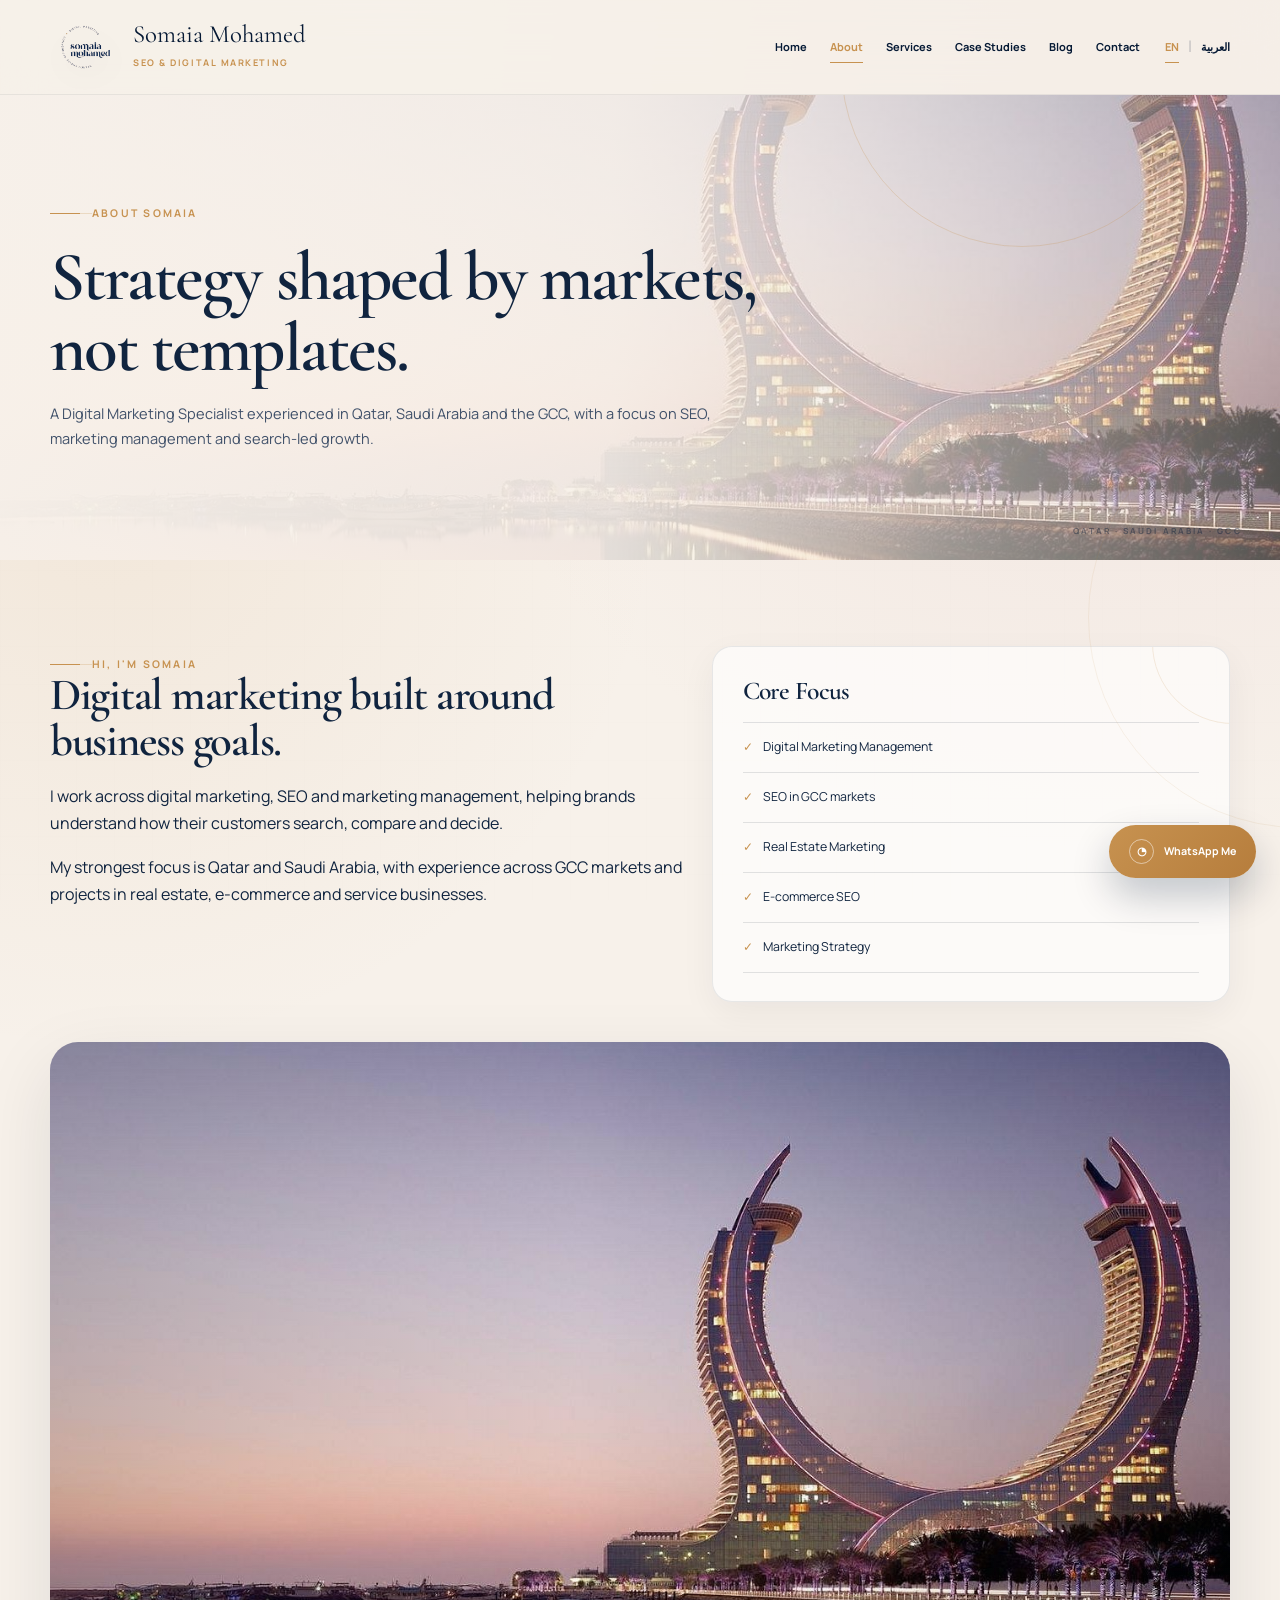
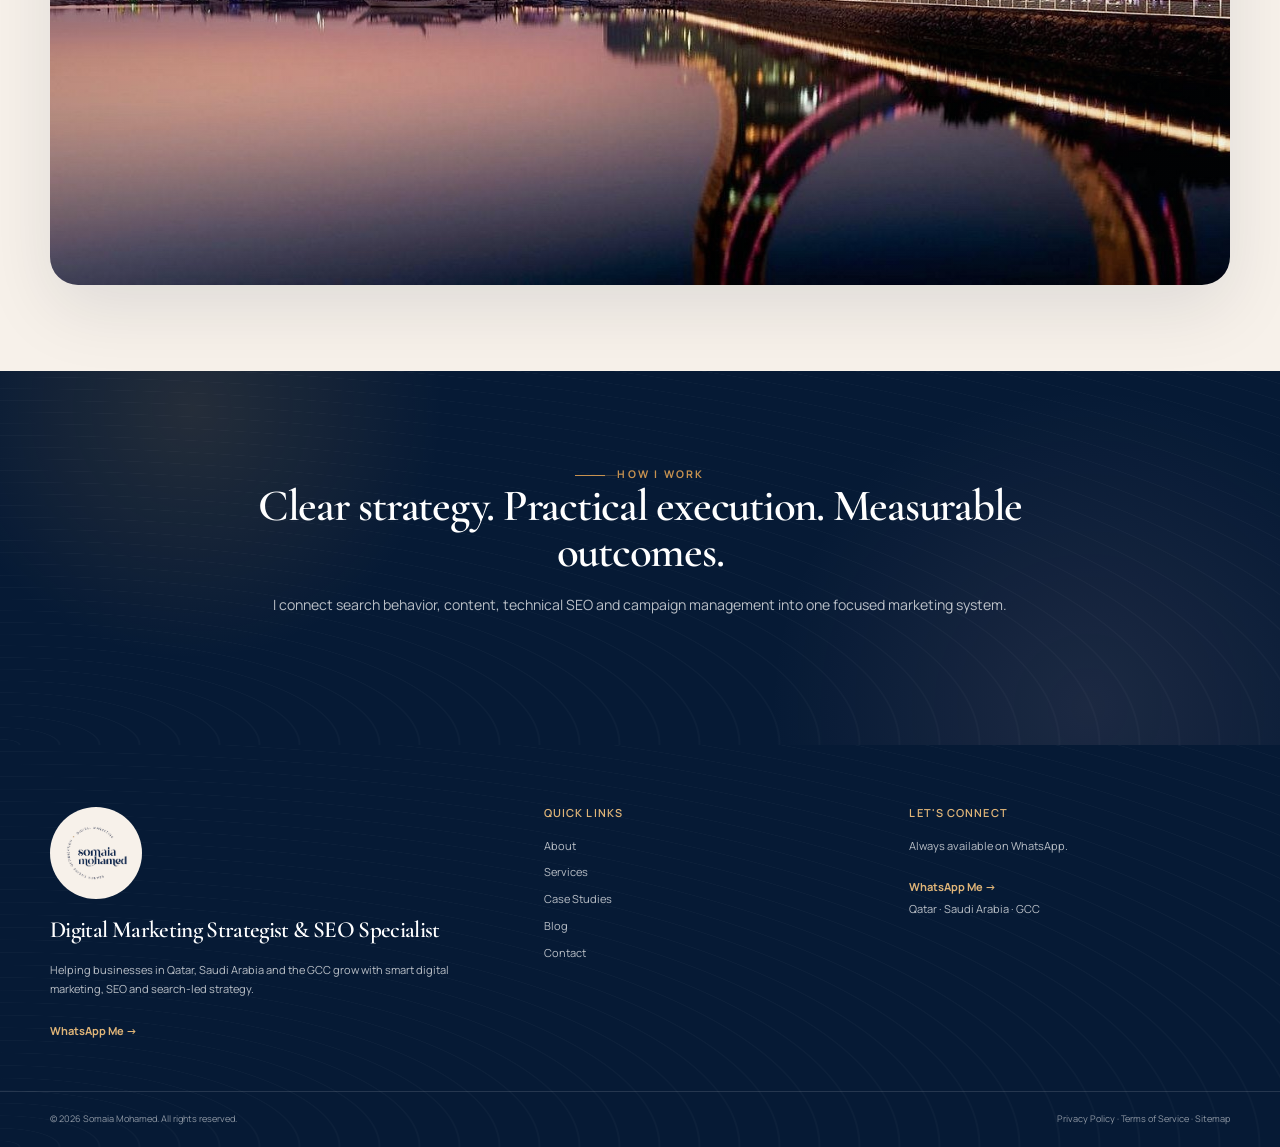
==== commit 7eb4abfb: "Add files via upload" ====
--- a/about.html
+++ b/about.html
@@ -1,9 +1,10 @@
 <!DOCTYPE html>
 
-<html dir="rtl" lang="ar"><head>
+<html dir="ltr" lang="en"><head>
 <meta charset="utf-8"/><meta content="width=device-width,initial-scale=1" name="viewport"/>
-<title>نبذة عن سُميه محمد</title><meta content="سوميا محمد متخصصة في التسويق الرقمي وSEO بخبرة في قطر والسعودية ودول الخليج." name="description"/>
+<title>About · Somaia Mohamed</title><meta content="Digital Marketing Specialist experienced in Qatar and Saudi Arabia, SEO in GCC, real estate marketing, E-commerce SEO and Marketing Management." name="description"/>
 <meta content="e24Axtdung1teUWZf1B8F5zy9ya158HYqXwpYfRYWtg" name="google-site-verification"/>
+
 <link href="https://fonts.googleapis.com" rel="preconnect"/><link crossorigin="" href="https://fonts.gstatic.com" rel="preconnect"/><link href="https://fonts.googleapis.com/css2?family=Cormorant+Garamond:wght@500;600;700&amp;family=Manrope:wght@400;500;600;700&amp;family=Noto+Kufi+Arabic:wght@400;500;600;700&amp;family=Noto+Naskh+Arabic:wght@500;600;700&amp;display=swap" rel="stylesheet"/><style>
 
 @import url('https://fonts.googleapis.com/css2?family=Cormorant+Garamond:wght@500;600;700&family=Manrope:wght@400;500;600;700&family=Noto+Kufi+Arabic:wght@400;500;600;700&family=Noto+Naskh+Arabic:wght@500;600;700&display=swap');
@@ -926,18 +927,21 @@
   .rtl .hero-photo-caption{right:6%}
 }
 
-</style></head><body class="rtl page-about">
-<header class="site-header"><div class="container header-inner rtl">
-<a aria-label="سُميه" class="brand" href="index.html"><img alt="سُميه محمد logo" src="[data-uri]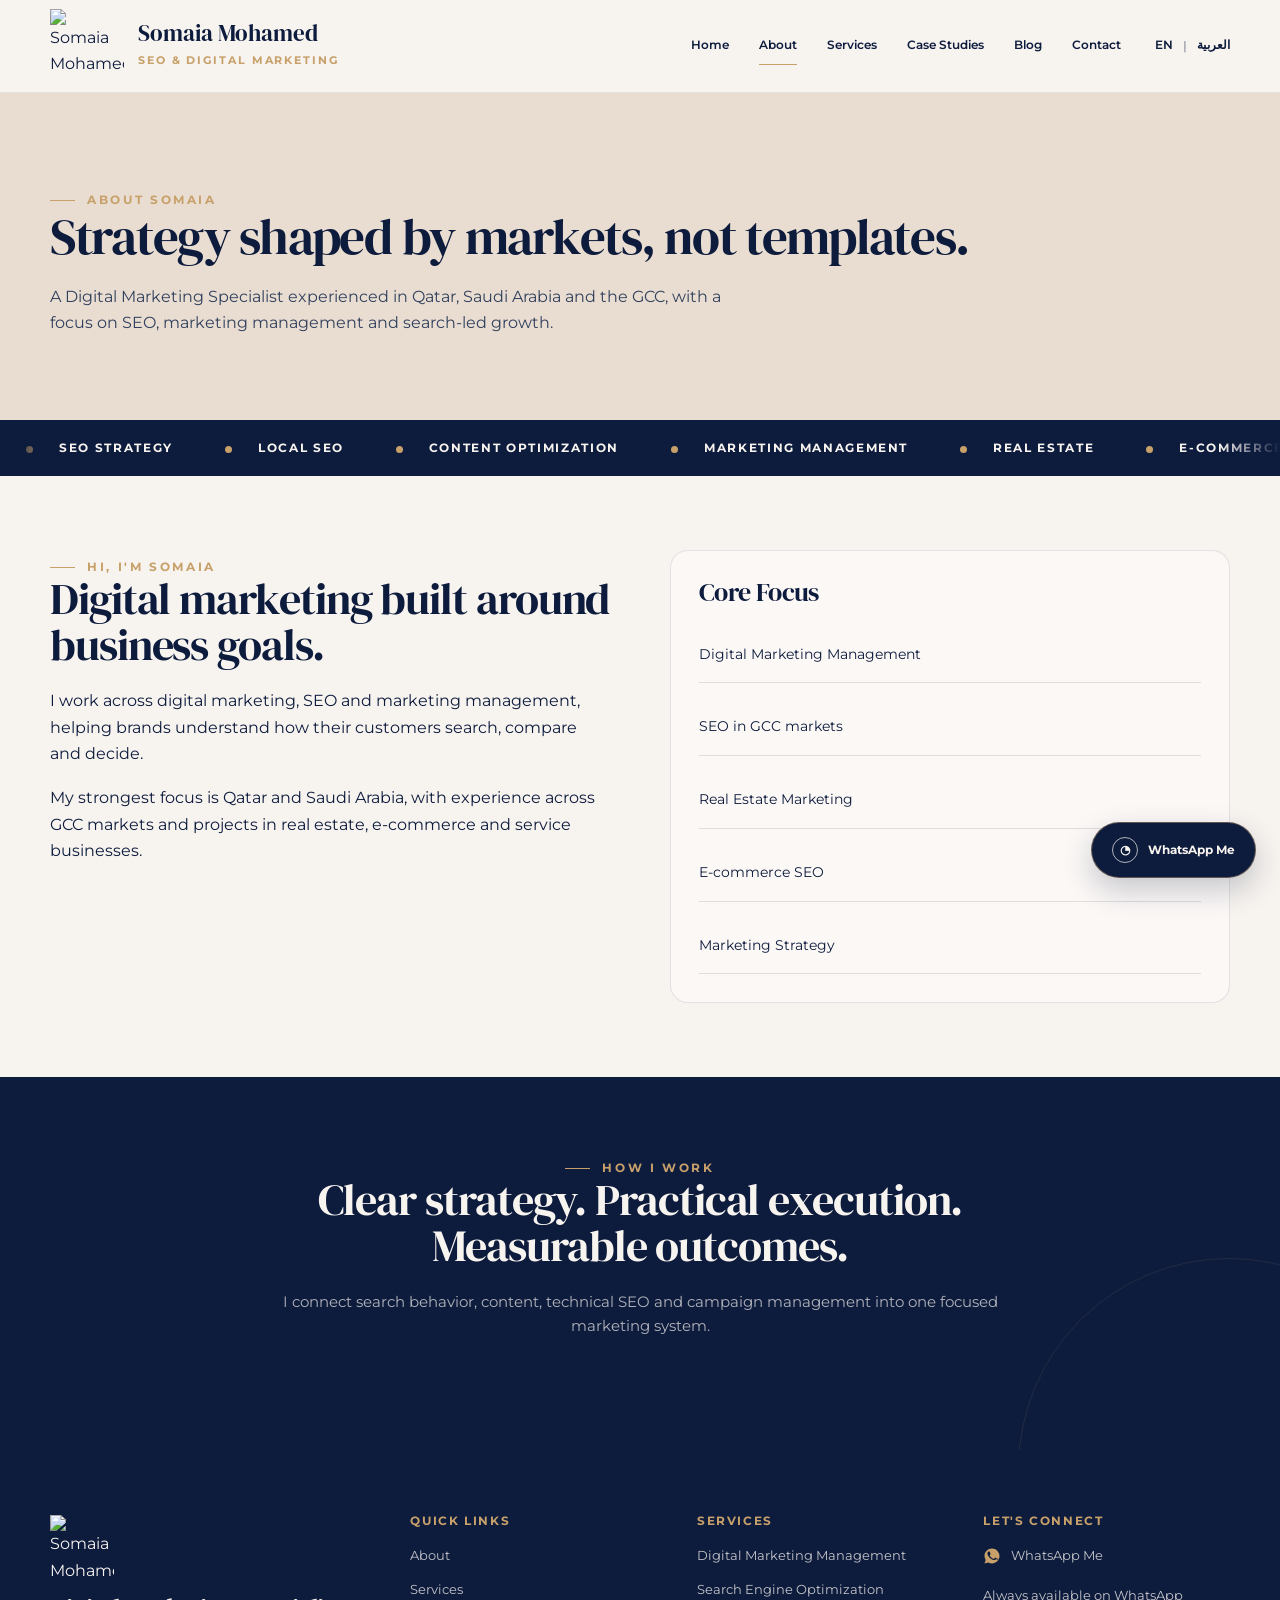
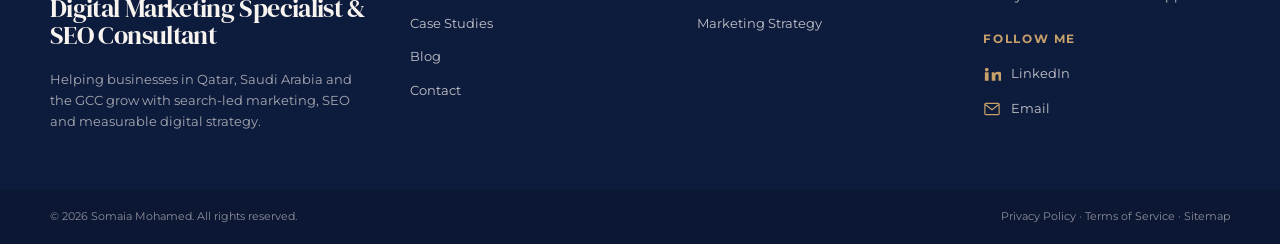
==== commit 7340025e: "Add files via upload" ====
--- a/about.html
+++ b/about.html
@@ -1,1014 +1,249 @@
-<!DOCTYPE html>
-
-<html dir="ltr" lang="en"><head>
-<meta charset="utf-8"/><meta content="width=device-width,initial-scale=1" name="viewport"/>
-<title>About · Somaia Mohamed</title><meta content="Digital Marketing Specialist experienced in Qatar and Saudi Arabia, SEO in GCC, real estate marketing, E-commerce SEO and Marketing Management." name="description"/>
-<meta content="e24Axtdung1teUWZf1B8F5zy9ya158HYqXwpYfRYWtg" name="google-site-verification"/>
-
-<link href="https://fonts.googleapis.com" rel="preconnect"/><link crossorigin="" href="https://fonts.gstatic.com" rel="preconnect"/><link href="https://fonts.googleapis.com/css2?family=Cormorant+Garamond:wght@500;600;700&amp;family=Manrope:wght@400;500;600;700&amp;family=Noto+Kufi+Arabic:wght@400;500;600;700&amp;family=Noto+Naskh+Arabic:wght@500;600;700&amp;display=swap" rel="stylesheet"/><style>
-
-@import url('https://fonts.googleapis.com/css2?family=Cormorant+Garamond:wght@500;600;700&family=Manrope:wght@400;500;600;700&family=Noto+Kufi+Arabic:wght@400;500;600;700&family=Noto+Naskh+Arabic:wght@500;600;700&display=swap');
-
-:root{
-  --navy:#061a35;
-  --navy-2:#0c2a50;
-  --ink:#10243f;
-  --cream:#f7f1ea;
-  --paper:#fcfaf7;
-  --sand:#eadbd0;
-  --rose:#d4a4ac;
-  --gold:#c79250;
-  --gold-2:#e0b578;
-  --muted:#66758b;
-  --line:rgba(16,36,63,.12);
-  --white:#fff;
-  --shadow:0 24px 70px rgba(6,26,53,.10);
-  --max:1180px;
-}
-
-*{box-sizing:border-box}
-html{scroll-behavior:smooth}
-body{
-  margin:0;
-  background:
-    radial-gradient(circle at 88% 4%,rgba(212,164,172,.20),transparent 26%),
-    radial-gradient(circle at 8% 18%,rgba(199,146,80,.10),transparent 22%),
-    var(--cream);
-  color:var(--ink);
-  font-family:'Manrope',Arial,sans-serif;
-  line-height:1.7;
-  -webkit-font-smoothing:antialiased;
-  overflow-x:hidden;
-}
-body:before{
-  content:"";
-  position:fixed;
-  inset:0;
-  pointer-events:none;
-  z-index:-1;
-  opacity:.22;
-  background-image:
-    linear-gradient(rgba(16,36,63,.025) 1px,transparent 1px),
-    linear-gradient(90deg,rgba(16,36,63,.025) 1px,transparent 1px);
-  background-size:38px 38px;
-}
-body:after{
-  content:"";
-  position:fixed;
-  width:420px;height:420px;
-  border:1px solid rgba(199,146,80,.10);
-  border-radius:50%;
-  right:-230px;bottom:8%;
-  pointer-events:none;
-  animation:slowSpin 35s linear infinite;
-}
-a{color:inherit;text-decoration:none}
-img{max-width:100%;display:block}
-button{font:inherit}
-.container{width:min(var(--max),calc(100% - 56px));margin:auto}
-
-h1,h2,h3,h4{
-  font-family:'Cormorant Garamond',Georgia,serif;
-  line-height:1.02;
-  font-weight:600;
-  letter-spacing:-.028em;
-  margin:0 0 18px;
-}
-h1{font-size:clamp(3rem,5.4vw,5.45rem)}
-h2{font-size:clamp(2.15rem,3.5vw,3.35rem)}
-h3{font-size:clamp(1.35rem,2vw,1.75rem)}
-p{margin:0 0 17px}
-.eyebrow{
-  display:inline-flex;
-  align-items:center;
-  gap:12px;
-  color:var(--gold);
-  font-size:.66rem;
-  font-weight:700;
-  letter-spacing:.21em;
-  text-transform:uppercase;
-}
-.eyebrow:before{
-  content:"";
-  width:30px;height:1px;
-  background:var(--gold);
-  box-shadow:12px 0 0 rgba(199,146,80,.25);
-}
-
-/* Header */
-.site-header{
-  position:sticky;
-  top:0;
-  z-index:1000;
-  background:rgba(247,241,234,.78);
-  backdrop-filter:blur(22px);
-  border-bottom:1px solid rgba(16,36,63,.07);
-}
-.header-inner{
-  min-height:94px;
-  display:flex;
-  align-items:center;
-  gap:28px;
-}
-.brand{
-  display:flex;
-  align-items:center;
-  gap:13px;
-  min-width:330px;
-}
-.brand img{
-  width:70px;height:70px;
-  object-fit:contain;
-  border-radius:50%;
-  filter:drop-shadow(0 9px 15px rgba(6,26,53,.08));
-  transition:transform .6s cubic-bezier(.2,.8,.2,1);
-}
-.brand:hover img{transform:rotate(-5deg) scale(1.04)}
-.brand-copy{display:flex;flex-direction:column}
-.brand-name{
-  font-family:'Cormorant Garamond',Georgia,serif;
-  font-size:1.55rem;
-  line-height:.88;
-  color:var(--navy);
-}
-.brand-sub{
-  font-size:.57rem;
-  font-weight:700;
-  letter-spacing:.17em;
-  color:var(--gold);
-  margin-top:9px;
-}
-.desktop-nav{
-  display:flex;
-  align-items:center;
-  justify-content:flex-end;
-  gap:23px;
-  flex:1;
-}
-.desktop-nav a{
-  position:relative;
-  font-size:.69rem;
-  font-weight:700;
-  color:var(--navy);
-  padding:10px 0;
-  white-space:nowrap;
-  transition:color .25s ease;
-}
-.desktop-nav a:after{
-  content:"";
-  position:absolute;
-  left:0;right:100%;bottom:3px;
-  height:1px;
-  background:var(--gold);
-  transition:right .3s ease;
-}
-.desktop-nav a:hover,.desktop-nav a.active{color:var(--gold)}
-.desktop-nav a:hover:after,.desktop-nav a.active:after{right:0}
-.lang{display:flex;gap:9px;align-items:center;margin-left:2px}
-.lang .sep{opacity:.25}
-.menu-trigger{
-  display:none;
-  border:1px solid rgba(255,255,255,.18);
-  background:var(--navy);
-  color:var(--cream);
-  border-radius:50%;
-  width:44px;height:44px;
-}
+<!doctype html><html lang="ar" dir="ltr"><head>
+<meta charset="utf-8"><meta name="viewport" content="width=device-width,initial-scale=1">
+<title>About · Somaia Mohamed</title><meta name="description" content="Digital Marketing Specialist experienced in Qatar and Saudi Arabia, SEO in GCC, real estate marketing, E-commerce SEO and Marketing Management.">
+<meta name="google-site-verification" content="e24Axtdung1teUWZf1B8F5zy9ya158HYqXwpYfRYWtg">
+<style>
+
+:root{--navy:#0D1B3D;--cream:#F7F3EF;--beige:#E9DDD1;--gold:#C7A06A;--ink:#0D1B3D;--muted:#526078;--white:#fff;--max:1180px}
+*{box-sizing:border-box}html{scroll-behavior:smooth}body{margin:0;background:var(--cream);color:var(--ink);font-family:"Montserrat","Helvetica Neue",Arial,sans-serif;line-height:1.65;-webkit-font-smoothing:antialiased}
+a{color:inherit;text-decoration:none}img{max-width:100%;display:block}button{font:inherit}.container{width:min(var(--max),calc(100% - 64px));margin:auto}
+h1,h2,h3,h4{font-family:"DM Serif Display",Georgia,serif;line-height:1.05;font-weight:400;letter-spacing:-.025em;margin:0 0 20px}h1{font-size:clamp(2.35rem,4vw,3.55rem)}h2{font-size:clamp(2rem,3.4vw,3.25rem)}h3{font-size:clamp(1.25rem,2vw,1.7rem)}
+p{margin:0 0 18px}.eyebrow{display:inline-flex;align-items:center;gap:12px;color:var(--gold);font-size:.72rem;font-weight:700;letter-spacing:.23em;text-transform:uppercase}.eyebrow:before{content:"";width:25px;height:1px;background:var(--gold)}
+.site-header{position:sticky;top:0;z-index:100;background:rgba(247,243,239,.96);backdrop-filter:blur(14px);border-bottom:1px solid rgba(13,27,61,.08)}
+.header-inner{min-height:92px;display:flex;align-items:center;gap:34px}
+.brand{display:flex;align-items:center;gap:14px;min-width:310px}.brand img{width:74px;height:74px;object-fit:contain}.brand-copy{display:flex;flex-direction:column}.brand-name{font-family:"DM Serif Display",Georgia,serif;font-size:1.45rem;line-height:1;color:var(--navy)}.brand-sub{font-size:.66rem;font-weight:700;letter-spacing:.18em;color:var(--gold);margin-top:7px}
+.desktop-nav{display:flex;align-items:center;justify-content:flex-end;gap:30px;flex:1}.desktop-nav a{font-size:.78rem;font-weight:600;color:var(--navy);padding:8px 0;border-bottom:1px solid transparent;white-space:nowrap}.desktop-nav a:hover,.desktop-nav a.active{border-color:var(--gold);color:var(--gold-dark)}
+.lang{display:flex;gap:10px;align-items:center;font-size:.72rem;font-weight:700;margin-left:4px}.lang a{padding:5px 0}.lang .sep{opacity:.3}
+.menu-trigger{display:none;border:0;background:var(--navy);color:var(--cream);border-radius:50%;width:42px;height:42px}
+.hero{padding:78px 0 76px;background:var(--cream);overflow:hidden}.hero-grid{display:grid;grid-template-columns:1.08fr .92fr;gap:70px;align-items:center;min-height:520px}.hero h1{max-width:730px}.hero h1 em{color:var(--gold);font-style:italic}.lede{max-width:650px;font-size:1rem;color:#30405d}.hero-actions{display:flex;gap:24px;align-items:center;margin-top:30px}.btn{display:inline-flex;align-items:center;justify-content:center;gap:12px;border-radius:12px;padding:13px 22px;font-size:.78rem;font-weight:700;transition:.2s ease}.btn-gold{background:var(--gold);color:var(--cream);box-shadow:0 10px 25px rgba(13,27,61,.12)}.btn-gold:hover{transform:translateY(-2px)}.btn-link{color:var(--navy);border-bottom:1px solid var(--gold);border-radius:0;padding:10px 0}
+.hero-visual{display:grid;place-items:center;position:relative;min-height:430px}.hero-visual:before{content:"";position:absolute;width:420px;height:420px;border:1px solid rgba(13,27,61,.12);border-radius:50%}.hero-visual:after{content:"";position:absolute;width:360px;height:360px;border-radius:50%;background:rgba(233,221,209,.72)}.hero-visual img{position:relative;z-index:2;width:300px;height:300px;object-fit:contain;filter:drop-shadow(0 20px 25px rgba(13,27,61,.08))}
+.section{padding:74px 0}.section-head{text-align:center;max-width:720px;margin:0 auto 38px}.section-head p{color:var(--muted);font-size:.92rem}.cards{display:grid;grid-template-columns:repeat(3,1fr);gap:22px}.card{background:rgba(255,255,255,.46);border:1px solid rgba(13,27,61,.1);border-radius:18px;padding:28px;min-height:250px}.card-icon{width:50px;height:50px;border-radius:50%;background:var(--beige);display:grid;place-items:center;margin-bottom:18px;font-size:1.25rem}.card p{font-size:.82rem;color:#44516a}.card-link{color:var(--gold-dark);font-size:.76rem;font-weight:700;margin-top:20px;display:inline-block}
+.dark-section{background:var(--navy);color:var(--cream);position:relative;overflow:hidden}.dark-section:after{content:"";position:absolute;width:420px;height:420px;border:1px solid rgba(199,160,106,.12);border-radius:50%;right:-160px;bottom:-230px}.dark-section .section-head p{color:rgba(247,243,239,.7)}.dark-section .card{background:rgba(247,243,239,.035);border-color:rgba(247,243,239,.13)}.dark-section .card p{color:rgba(247,243,239,.72)}.dark-section .card-link{color:var(--gold)}.dark-section .eyebrow{color:var(--gold)}
+.stats{display:grid;grid-template-columns:repeat(4,1fr);border-top:1px solid rgba(13,27,61,.12);border-bottom:1px solid rgba(13,27,61,.12)}.stat{padding:28px 22px;border-right:1px solid rgba(13,27,61,.12)}.stat:last-child{border-right:0}.stat strong{display:block;font-family:"DM Serif Display",Georgia,serif;font-size:1.8rem;margin-bottom:8px}.stat span{font-size:.72rem;color:var(--muted)}
+.page-hero{padding:90px 0 65px;background:var(--beige)}.page-hero .lede{max-width:700px}
+.split{display:grid;grid-template-columns:1fr 1fr;gap:60px;align-items:start}.list{display:grid;gap:15px}.list div{padding:17px 0;border-bottom:1px solid rgba(13,27,61,.12);font-size:.86rem}.case-grid{display:grid;grid-template-columns:repeat(2,1fr);gap:22px}.case-card{padding:30px;border-radius:18px;background:#fff;border:1px solid rgba(13,27,61,.08)}.case-card .icon-circle{width:46px;height:46px;margin-bottom:16px}.case-card .icon-circle .icon{width:20px;height:20px}.case-card .tag{color:var(--gold-dark);font-size:.68rem;font-weight:700;letter-spacing:.14em;text-transform:uppercase}.case-card p{font-size:.82rem;color:var(--muted)}
+.footer{background:var(--cream);border-top:1px solid rgba(13,27,61,.08)}.footer-main{padding:54px 0;display:grid;grid-template-columns:1.4fr 1fr 1fr;gap:50px}.footer-brand img{width:105px;height:105px}.footer h4{font-family:"Montserrat",sans-serif;font-size:.75rem;font-weight:700;letter-spacing:.14em;text-transform:uppercase}.footer p,.footer a{font-size:.78rem;color:#44516a}.footer-links{display:grid;gap:10px}.footer-bottom{background:var(--navy);color:var(--cream);padding:18px 0;font-size:.68rem}.footer-bottom .container{display:flex;justify-content:space-between;gap:20px}
+.floating-contact{position:fixed;right:24px;bottom:22px;z-index:120;background:var(--navy);color:var(--cream);border:1px solid rgba(199,160,106,.45);border-radius:999px;padding:14px 20px;display:flex;align-items:center;gap:10px;font-size:.76rem;font-weight:700;box-shadow:0 12px 30px rgba(13,27,61,.22)}.floating-contact .wa{width:26px;height:26px;border-radius:50%;border:1px solid rgba(247,243,239,.7);display:grid;place-items:center;font-size:.78rem}.floating-contact:hover{background:var(--gold);color:var(--navy)}
 .mobile-nav{display:none}
-
-/* Hero */
-.hero{
-  position:relative;
-  padding:72px 0 78px;
-  min-height:680px;
-  overflow:hidden;
-}
-.hero:before{
-  content:"";
-  position:absolute;
-  width:720px;height:720px;
-  right:-250px;top:-300px;
-  border:1px solid rgba(199,146,80,.18);
-  border-radius:50%;
-  animation:slowSpin 28s linear infinite;
-}
-.hero:after{
-  content:"";
-  position:absolute;
-  width:14px;height:14px;
-  border-radius:50%;
-  background:var(--gold);
-  right:29%;top:19%;
-  box-shadow:0 0 0 9px rgba(199,146,80,.08),0 0 0 20px rgba(199,146,80,.035);
-  animation:float 4.5s ease-in-out infinite;
-}
-.hero-grid{
-  display:grid;
-  grid-template-columns:minmax(0,.92fr) minmax(0,1.08fr);
-  gap:30px;
-  align-items:center;
-}
-.hero-copy{
-  position:relative;
-  z-index:8;
-  padding:20px 0 20px 4px;
-}
-.hero h1{
-  max-width:650px;
-  margin-top:20px;
-}
-.hero h1 em{
-  color:var(--gold);
-  font-style:italic;
-  position:relative;
-  white-space:nowrap;
-}
-.hero h1 em:after{
-  content:"";
-  position:absolute;
-  left:5%;right:0;bottom:2px;
-  height:7px;
-  background:rgba(212,164,172,.25);
-  z-index:-1;
-  transform:skewX(-16deg);
-}
-.lede{
-  max-width:610px;
-  color:#40516a;
-  font-size:.91rem;
-}
-.hero-actions{
-  display:flex;
-  gap:25px;
-  align-items:center;
-  margin-top:28px;
-}
-.btn{
-  display:inline-flex;
-  align-items:center;
-  justify-content:center;
-  gap:10px;
-  border-radius:10px;
-  padding:13px 21px;
-  font-size:.7rem;
-  font-weight:700;
-  transition:transform .28s ease,box-shadow .28s ease,background .28s ease;
-}
-.btn-gold{
-  color:#fff;
-  background:linear-gradient(135deg,var(--gold),#aa7137);
-  box-shadow:0 16px 35px rgba(6,26,53,.17);
-}
-.btn-gold:hover{
-  transform:translateY(-4px);
-  box-shadow:0 21px 42px rgba(6,26,53,.23);
-}
-.btn-link{
-  color:var(--navy);
-  padding:8px 0;
-  border-bottom:1px solid var(--gold);
-  font-size:.7rem;
-  font-weight:700;
-}
-.btn-link:hover{color:var(--gold)}
-.quick-strip{
-  display:grid;
-  grid-template-columns:repeat(4,1fr);
-  gap:12px;
-  margin-top:34px;
-  max-width:650px;
-}
-.quick-strip div{
-  display:flex;
-  align-items:center;
-  gap:8px;
-  font-size:.61rem;
-  font-weight:700;
-  color:#354760;
-}
-.dot{
-  width:7px;height:7px;
-  border-radius:50%;
-  background:var(--gold);
-  box-shadow:0 0 0 4px rgba(199,146,80,.08);
-  flex:none;
-}
-
-/* Integrated Qatar visual */
-.hero-visual{
-  position:relative;
-  min-height:560px;
-  display:flex;
-  align-items:center;
-  justify-content:flex-end;
-  isolation:isolate;
-  transform:translateZ(0);
-}
-.hero-visual:before{
-  content:"";
-  position:absolute;
-  width:610px;height:610px;
-  right:-95px;top:-10px;
-  border:1px solid rgba(199,146,80,.30);
-  border-radius:50%;
-  z-index:0;
-  animation:slowSpin 22s linear infinite reverse;
-}
-.hero-visual:after{
-  content:"";
-  position:absolute;
-  width:360px;height:360px;
-  right:30px;top:110px;
-  border:1px solid rgba(212,164,172,.24);
-  border-radius:50%;
-  z-index:0;
-  animation:slowSpin 17s linear infinite;
-}
-.hero-visual img{
-  position:relative;
-  z-index:2;
-  width:calc(100% + 80px);
-  height:570px;
-  object-fit:cover;
-  object-position:center;
-  margin-right:-80px;
-  border-radius:50% 0 0 50% / 48% 0 0 48%;
-  filter:saturate(.91) contrast(1.03);
-  box-shadow:-30px 25px 90px rgba(6,26,53,.16);
-  -webkit-mask-image:linear-gradient(90deg,transparent 0%,rgba(0,0,0,.25) 10%,#000 30%,#000 100%);
-  mask-image:linear-gradient(90deg,transparent 0%,rgba(0,0,0,.25) 10%,#000 30%,#000 100%);
-  animation:heroFloat 7s ease-in-out infinite;
-}
-.hero-visual .orbit-label{
-  position:absolute;
-  z-index:5;
-  left:4%;
-  top:16%;
-  width:138px;height:138px;
-  display:grid;
-  place-items:center;
-  border:1px solid rgba(199,146,80,.45);
-  border-radius:50%;
-  color:var(--navy);
-  background:rgba(247,241,234,.74);
-  backdrop-filter:blur(12px);
-  text-align:center;
-  padding:26px;
-  font-size:.49rem;
-  line-height:1.7;
-  letter-spacing:.18em;
-  font-weight:700;
-  transform:rotate(-12deg);
-  animation:orbitLabel 10s ease-in-out infinite;
-}
-.hero-visual .orbit-label:before{
-  content:"";
-  position:absolute;
-  inset:10px;
-  border:1px dashed rgba(199,146,80,.35);
-  border-radius:50%;
-}
-.hero-logo-stamp{
-  position:absolute;
-  z-index:6;
-  right:8%;
-  bottom:4%;
-  width:145px;height:145px;
-  object-fit:contain;
-  border-radius:50%;
-  padding:9px;
-  background:rgba(247,241,234,.78);
-  box-shadow:0 18px 40px rgba(6,26,53,.16);
-  animation:float 5.5s ease-in-out infinite;
-}
-.hero-photo-caption{
-  position:absolute;
-  z-index:6;
-  left:16%;
-  bottom:7%;
-  padding:12px 17px;
-  color:#fff;
-  background:rgba(6,26,53,.83);
-  border-left:2px solid var(--gold);
-  backdrop-filter:blur(12px);
-  box-shadow:0 15px 30px rgba(6,26,53,.18);
-}
-.hero-photo-caption strong{
-  display:block;
-  font-family:'Cormorant Garamond',serif;
-  font-size:1.35rem;
-}
-.hero-photo-caption span{
-  display:block;
-  font-size:.54rem;
-  letter-spacing:.12em;
-  text-transform:uppercase;
-  color:rgba(255,255,255,.70);
-}
-
-/* Trust / section */
-.section{padding:86px 0}
-.section-head{
-  max-width:780px;
-  margin:0 auto 42px;
-  text-align:center;
-}
-.section-head .eyebrow{justify-content:center}
-.section-head p{color:var(--muted);font-size:.88rem}
-.cards{
-  display:grid;
-  grid-template-columns:repeat(3,1fr);
-  gap:22px;
-}
-.card{
-  position:relative;
-  padding:31px 30px 28px;
-  background:rgba(255,255,255,.64);
-  border:1px solid rgba(16,36,63,.09);
-  border-radius:20px;
-  box-shadow:0 12px 35px rgba(6,26,53,.055);
-  overflow:hidden;
-  transition:transform .45s cubic-bezier(.2,.8,.2,1),box-shadow .45s ease,border-color .45s ease;
-}
-.card:before{
-  content:"";
-  position:absolute;
-  width:160px;height:160px;
-  right:-85px;top:-85px;
-  border:1px solid rgba(199,146,80,.17);
-  border-radius:50%;
-  transition:transform .7s ease;
-}
-.card:hover{
-  transform:translateY(-10px);
-  box-shadow:var(--shadow);
-  border-color:rgba(199,146,80,.30);
-}
-.card:hover:before{transform:scale(1.45)}
-.card-icon{
-  width:54px;height:54px;
-  display:grid;place-items:center;
-  margin-bottom:24px;
-  border-radius:50%;
-  background:var(--navy);
-  color:var(--gold-2);
-  border:1px solid rgba(255,255,255,.15);
-  box-shadow:0 12px 22px rgba(6,26,53,.15);
-  font-size:1.35rem;
-}
-.card p{font-size:.78rem;color:#4d5d73}
-.card-link{
-  display:inline-flex;
-  margin-top:10px;
-  color:#a76d33;
-  font-size:.68rem;
-  font-weight:700;
-}
-.card-link:hover{color:var(--navy)}
-.industry-grid{
-  display:grid;
-  grid-template-columns:repeat(5,1fr);
-  gap:12px;
-}
-.industry{
-  min-height:95px;
-  display:flex;
-  align-items:flex-end;
-  padding:18px;
-  border:1px solid var(--line);
-  border-radius:15px;
-  background:
-    linear-gradient(135deg,rgba(255,255,255,.72),rgba(234,219,208,.42));
-  font-family:'Cormorant Garamond',serif;
-  font-size:1.15rem;
-  line-height:1.1;
-  transition:transform .35s ease,background .35s ease;
-}
-.industry:hover{
-  transform:translateY(-5px);
-  background:linear-gradient(135deg,rgba(255,255,255,.9),rgba(212,164,172,.24));
-}
-.dark-section{
-  position:relative;
-  overflow:hidden;
-  color:#fff;
-  background:
-    radial-gradient(circle at 15% 10%,rgba(199,146,80,.16),transparent 22%),
-    radial-gradient(circle at 85% 90%,rgba(212,164,172,.11),transparent 28%),
-    var(--navy);
-}
-.dark-section:before,.footer:before{
-  content:"";
-  position:absolute;
-  inset:0;
-  pointer-events:none;
-  opacity:.18;
-  background:
-    repeating-radial-gradient(ellipse at 0% 100%,transparent 0 18px,rgba(255,255,255,.14) 19px 20px,transparent 21px 40px);
-}
-.dark-section .section-head p{color:rgba(255,255,255,.72)}
-.stats{
-  display:grid;
-  grid-template-columns:repeat(4,1fr);
-  border-top:1px solid rgba(255,255,255,.16);
-  border-bottom:1px solid rgba(255,255,255,.16);
-}
-.stat{
-  min-height:175px;
-  padding:32px 28px;
-  border-right:1px solid rgba(255,255,255,.16);
-}
-.stat:last-child{border-right:0}
-.stat strong{
-  display:block;
-  color:var(--gold-2);
-  font-family:'Cormorant Garamond',serif;
-  font-size:2.45rem;
-  margin-bottom:7px;
-}
-.stat span{font-size:.71rem;color:rgba(255,255,255,.72)}
-.process{
-  display:grid;
-  grid-template-columns:repeat(4,1fr);
-  gap:0;
-  border-top:1px solid var(--line);
-  border-bottom:1px solid var(--line);
-}
-.process-item{
-  position:relative;
-  min-height:220px;
-  padding:30px 28px;
-  border-right:1px solid var(--line);
-}
-.process-item:last-child{border-right:0}
-.process-num{
-  color:var(--gold);
-  font-size:.65rem;
-  letter-spacing:.15em;
-  font-weight:700;
-}
-.process-item h3{margin-top:25px}
-.process-item p{font-size:.75rem;color:var(--muted)}
-.process-item:after{
-  content:"";
-  position:absolute;
-  width:8px;height:8px;
-  right:24px;top:31px;
-  border-radius:50%;
-  background:var(--gold);
-  opacity:.6;
-  animation:pulse 2.5s ease-in-out infinite;
-}
-.case-grid{
-  display:grid;
-  grid-template-columns:repeat(3,1fr);
-  gap:20px;
-}
-.case-card{
-  position:relative;
-  min-height:220px;
-  padding:28px;
-  border:1px solid var(--line);
-  border-radius:18px;
-  background:rgba(255,255,255,.58);
-  box-shadow:0 10px 30px rgba(6,26,53,.045);
-  overflow:hidden;
-  transition:transform .4s ease,box-shadow .4s ease;
-}
-.case-card:before{
-  content:"";
-  position:absolute;
-  width:190px;height:190px;
-  right:-100px;bottom:-100px;
-  background:radial-gradient(circle,rgba(212,164,172,.28),transparent 67%);
-}
-.case-card:hover{transform:translateY(-8px);box-shadow:var(--shadow)}
-.tag{
-  display:inline-flex;
-  padding:6px 9px;
-  border-radius:999px;
-  background:rgba(199,146,80,.11);
-  color:#9a672f;
-  font-size:.55rem;
-  font-weight:700;
-  letter-spacing:.08em;
-  text-transform:uppercase;
-}
-.case-card p{font-size:.77rem;color:#536278}
-.quote-panel{
-  position:relative;
-  display:grid;
-  grid-template-columns:.25fr 1fr;
-  gap:30px;
-  padding:48px;
-  border-radius:25px;
-  background:linear-gradient(135deg,rgba(234,219,208,.68),rgba(255,255,255,.56));
-  border:1px solid rgba(199,146,80,.18);
-  overflow:hidden;
-}
-.quote-panel:before{
-  content:"";
-  position:absolute;
-  width:380px;height:380px;
-  right:-170px;top:-190px;
-  border:1px solid rgba(199,146,80,.22);
-  border-radius:50%;
-}
-.quote-mark{
-  font-family:Georgia,serif;
-  font-size:5rem;
-  line-height:.8;
-  color:var(--gold);
-}
-.quote-panel blockquote{
-  margin:0;
-  max-width:760px;
-  font-family:'Cormorant Garamond',serif;
-  font-size:clamp(1.55rem,2.7vw,2.55rem);
-  line-height:1.13;
-  color:var(--navy);
-}
-
-/* Inner pages */
-.page-hero{
-  position:relative;
-  overflow:hidden;
-  padding:100px 0 92px;
-  background:
-    linear-gradient(90deg,rgba(247,241,234,.98) 0%,rgba(247,241,234,.90) 48%,rgba(247,241,234,.34) 100%),
-    url('[data-uri]') 76% 42%/cover no-repeat;
-}
-.page-hero:before{
-  content:"";
-  position:absolute;
-  width:360px;height:360px;
-  right:6%;top:-210px;
-  border:1px solid rgba(199,146,80,.25);
-  border-radius:50%;
-  animation:slowSpin 24s linear infinite;
-}
-.page-hero .container{position:relative;z-index:2}
-.page-hero h1{max-width:780px;margin-top:20px}
-.page-hero .lede{max-width:680px}
-.page-hero:after{
-  content:"QATAR · SAUDI ARABIA · GCC";
-  position:absolute;
-  right:3%;
-  bottom:22px;
-  color:rgba(6,26,53,.42);
-  font-size:.52rem;
-  font-weight:700;
-  letter-spacing:.25em;
-}
-.split{
-  display:grid;
-  grid-template-columns:1.1fr .9fr;
-  gap:28px;
-  align-items:start;
-}
-.split > .page-photo{
-  grid-column:1/-1;
-  margin-top:12px;
-}
-.page-photo{
-  position:relative;
-  overflow:hidden;
-  min-height:350px;
-  border-radius:28px;
-  box-shadow:var(--shadow);
-}
-.page-photo:after{
-  content:"";
-  position:absolute;
-  inset:0;
-  background:linear-gradient(90deg,rgba(6,26,53,.20),transparent 45%,rgba(6,26,53,.05));
-}
-.page-photo img{
-  width:100%;height:100%;
-  min-height:350px;
-  object-fit:cover;
-  filter:saturate(.92);
-  transition:transform 1s cubic-bezier(.2,.8,.2,1);
-}
-.page-photo:hover img{transform:scale(1.045)}
-.list{
-  display:grid;
-  gap:0;
-  border-top:1px solid var(--line);
-}
-.list > div{
-  padding:14px 0;
-  border-bottom:1px solid var(--line);
-  font-size:.77rem;
-}
-.list > div:before{
-  content:"✓";
-  color:var(--gold);
-  margin-right:10px;
-}
-.rtl .list > div:before{margin-right:0;margin-left:10px}
-
-/* Footer */
-.footer{
-  position:relative;
-  overflow:hidden;
-  color:#fff;
-  background:var(--navy);
-  padding:62px 0 0;
-}
-.footer-main{
-  position:relative;
-  z-index:2;
-  display:grid;
-  grid-template-columns:1.4fr 1fr 1fr;
-  gap:45px;
-  padding-bottom:48px;
-}
-.footer-brand img{
-  width:92px;height:92px;
-  object-fit:contain;
-  background:var(--cream);
-  border-radius:50%;
-  padding:3px;
-  margin-bottom:20px;
-}
-.footer h3{color:#fff;font-size:1.45rem}
-.footer h4{
-  font-family:'Manrope',sans-serif;
-  color:var(--gold-2);
-  font-size:.69rem;
-  letter-spacing:.1em;
-  text-transform:uppercase;
-}
-.footer p,.footer a{font-size:.69rem;color:rgba(255,255,255,.72)}
-.footer a:hover{color:#fff}
-.footer-links{display:grid;gap:8px}
-.footer-whatsapp{display:inline-flex!important;color:var(--gold-2)!important;font-weight:700}
-.footer-bottom{
-  position:relative;
-  z-index:2;
-  border-top:1px solid rgba(255,255,255,.13);
-}
-.footer-bottom .container{
-  min-height:55px;
-  display:flex;
-  justify-content:space-between;
-  align-items:center;
-  gap:20px;
-}
-.footer-bottom span{font-size:.57rem;color:rgba(255,255,255,.55)}
-
-.floating-contact{
-  position:fixed;
-  z-index:900;
-  right:24px;bottom:22px;
-  display:flex;
-  align-items:center;
-  gap:10px;
-  padding:14px 20px;
-  color:#fff;
-  background:linear-gradient(135deg,var(--gold),#b67d3c);
-  border-radius:999px;
-  box-shadow:0 18px 38px rgba(6,26,53,.23);
-  font-size:.67rem;
-  font-weight:700;
-  transition:transform .3s ease,box-shadow .3s ease;
-}
-.floating-contact:hover{
-  transform:translateY(-5px);
-  box-shadow:0 22px 44px rgba(6,26,53,.29);
-}
-.wa{
-  width:25px;height:25px;
-  display:grid;place-items:center;
-  border:1px solid rgba(255,255,255,.5);
-  border-radius:50%;
-}
-
-/* Reveal / motion */
-.reveal{
-  opacity:0;
-  transform:translateY(24px);
-  transition:opacity .8s ease,transform .8s cubic-bezier(.2,.8,.2,1);
-}
-.reveal.visible{opacity:1;transform:none}
-.delay-1{transition-delay:.10s}
-.delay-2{transition-delay:.20s}
-@keyframes float{0%,100%{transform:translateY(0)}50%{transform:translateY(-12px)}}
-@keyframes heroFloat{0%,100%{transform:translate3d(0,0,0)}50%{transform:translate3d(-6px,-8px,0)}}
-@keyframes orbitLabel{0%,100%{transform:rotate(-12deg) translateY(0)}50%{transform:rotate(-7deg) translateY(-8px)}}
-@keyframes slowSpin{to{transform:rotate(360deg)}}
-@keyframes pulse{0%,100%{transform:scale(1);opacity:.45}50%{transform:scale(1.8);opacity:1}}
-
-@media (max-width:1050px){
-  .brand{min-width:250px}
-  .desktop-nav{gap:16px}
-  .hero-grid{grid-template-columns:1fr .95fr;gap:12px}
-  .hero h1{font-size:clamp(2.8rem,5.6vw,4.5rem)}
-  .hero-visual img{width:calc(100% + 30px);margin-right:-30px}
-  .industry-grid{grid-template-columns:repeat(3,1fr)}
-}
-@media (max-width:820px){
-  .container{width:min(var(--max),calc(100% - 34px))}
-  .header-inner{min-height:78px}
-  .brand{min-width:0;flex:1}
-  .brand img{width:58px;height:58px}
-  .brand-name{font-size:1.32rem}
-  .desktop-nav{display:none}
-  .menu-trigger{display:grid;place-items:center}
-  .mobile-nav{
-    display:grid;
-    max-height:0;
-    overflow:hidden;
-    padding:0 18px;
-    background:rgba(247,241,234,.97);
-    transition:max-height .35s ease,padding .35s ease;
+[dir=rtl]{text-align:right}.rtl .header-inner{direction:rtl}.rtl .brand{min-width:310px}.rtl .desktop-nav{justify-content:flex-start}.rtl .hero-grid{direction:rtl}.rtl .hero-actions{justify-content:flex-start}.rtl .section-head{text-align:center}.rtl .eyebrow{flex-direction:row-reverse}.rtl .eyebrow:before{order:-1}.rtl .floating-contact{right:auto;left:24px}.rtl .footer-bottom .container{direction:rtl}.rtl .footer-main{direction:rtl}
+@media(max-width:1000px){.desktop-nav{gap:17px}.brand{min-width:250px}.brand img{width:62px;height:62px}.brand-name{font-size:1.2rem}.hero-grid{gap:30px}.hero-visual:before{width:340px;height:340px}.hero-visual:after{width:290px;height:290px}.hero-visual img{width:245px;height:245px}}
+/* ===== v2 additions: photo hero, industries bar, icon badges, stat blocks, case photo cards, about teaser, footer v2 ===== */
+.icon{width:22px;height:22px;display:block}
+.hero-photo{position:relative;border-radius:26px;overflow:hidden;aspect-ratio:4/3;box-shadow:0 30px 60px -20px rgba(13,27,61,.35)}
+.hero-photo img{width:100%;height:100%;object-fit:cover;display:block}
+.hero-visual{position:relative;min-height:0}
+.hero-visual:before{content:"";position:absolute;top:-22px;left:-22px;width:78px;height:78px;border:1px solid rgba(13,27,61,.18);border-radius:50%;z-index:2}
+.hero-visual:after{content:"";position:absolute;top:-3px;left:9px;width:9px;height:9px;border-radius:50%;background:var(--gold);z-index:3}
+.badges-row{display:flex;flex-wrap:wrap;gap:26px;margin-top:34px}
+.badge-item{display:flex;align-items:center;gap:9px;font-size:.72rem;font-weight:600;color:var(--navy)}
+.badge-item .icon{width:19px;height:19px;color:var(--navy);flex:none}
+.badge-item span{line-height:1.2}
+.industries-bar{margin-top:44px;background:rgba(255,255,255,.55);border:1px solid rgba(13,27,61,.08);border-radius:20px;padding:24px 34px;display:flex;align-items:center;gap:28px;flex-wrap:wrap}
+.industries-bar .trust-copy{font-size:.82rem;color:var(--navy);font-weight:600;max-width:150px;line-height:1.35}
+.industries-list{display:flex;flex:1;justify-content:space-between;gap:18px;flex-wrap:wrap}
+.industry-item{display:flex;flex-direction:column;align-items:center;gap:8px;font-size:.68rem;font-weight:600;color:var(--muted);text-align:center}
+.industry-item .icon{color:var(--gold-dark,var(--gold))}
+.icon-circle{width:56px;height:56px;border-radius:50%;background:var(--navy);display:grid;place-items:center;margin-bottom:18px;color:var(--gold)}
+.icon-circle .icon{width:24px;height:24px}
+.dark-section .icon-circle{background:rgba(247,243,239,.08)}
+.stats-v2{display:grid;grid-template-columns:repeat(4,1fr)}
+.stat-v2{padding:40px 24px;text-align:center;border-right:1px solid rgba(247,243,239,.14)}
+.stat-v2:last-child{border-right:0}
+.stat-v2 .icon{margin:0 auto 14px;color:var(--gold);width:26px;height:26px}
+.stat-v2 strong{display:block;font-family:"DM Serif Display",Georgia,serif;font-size:2rem;color:var(--gold);margin-bottom:6px}
+.stat-v2 p{font-size:.86rem;font-weight:700;margin:0 0 6px;color:var(--cream)}
+.stat-v2 span{display:block;font-size:.72rem;color:rgba(247,243,239,.66);line-height:1.4}
+.case-head{display:flex;align-items:flex-end;justify-content:space-between;gap:20px;margin-bottom:34px;flex-wrap:wrap}
+.case-head h2{margin:6px 0 0}
+.case-head .view-all{font-size:.76rem;font-weight:700;color:var(--gold-dark,var(--gold));display:inline-flex;align-items:center;gap:8px;white-space:nowrap}
+.case-photo-grid{display:grid;grid-template-columns:repeat(3,1fr);gap:22px}
+.case-photo-card{border-radius:18px;overflow:hidden;background:#fff;border:1px solid rgba(13,27,61,.08)}
+.case-photo{position:relative;aspect-ratio:16/11;overflow:hidden}
+.case-photo img{width:100%;height:100%;object-fit:cover;display:block}
+.case-photo .tag{position:absolute;left:14px;bottom:14px;background:var(--navy);color:var(--cream);font-size:.62rem;font-weight:700;letter-spacing:.12em;text-transform:uppercase;padding:6px 12px;border-radius:999px}
+.rtl .case-photo .tag{left:auto;right:14px}
+.case-photo-card h3{font-family:"Montserrat",sans-serif;font-weight:700;font-size:.92rem;line-height:1.5;margin:0;padding:20px 20px 22px}
+.about-teaser{background:var(--beige);padding:56px 0}
+.about-teaser .container{display:grid;grid-template-columns:.85fr 1.2fr .85fr 1.05fr;gap:30px;align-items:center}
+.at-logo{width:150px;height:150px;object-fit:contain}
+.at-arabic{font-family:"DM Serif Display",Georgia,serif;font-size:2.1rem;color:var(--navy);margin-bottom:14px}
+.about-teaser h3{font-size:1.35rem;margin-bottom:12px}
+.about-teaser .lede{font-size:.82rem;margin-bottom:0}
+.approach-list{display:grid;gap:11px}
+.approach-list div{display:flex;align-items:center;gap:10px;font-size:.82rem;font-weight:600;color:var(--navy)}
+.approach-list .icon{width:16px;height:16px;color:var(--gold-dark,var(--gold));flex:none}
+.at-quote{position:relative;font-family:"DM Serif Display",Georgia,serif;font-style:italic;font-size:1.15rem;color:var(--navy);line-height:1.5}
+.at-quote .qmark{display:block;color:var(--gold);font-size:2.4rem;font-family:Georgia,serif;line-height:1;margin-bottom:6px}
+.at-sig{margin-top:16px;font-family:"DM Serif Display",Georgia,serif;font-style:italic;color:var(--gold-dark,var(--gold));font-size:1rem}
+.footer-v2{background:var(--navy);color:var(--cream)}
+.footer-v2 .footer-main{padding:64px 0 40px;display:grid;grid-template-columns:1.3fr 1fr 1fr 1fr;gap:40px}
+.footer-v2 .footer-brand img{width:64px;height:64px;margin-bottom:16px}
+.footer-v2 .footer-brand p{color:rgba(247,243,239,.66);font-size:.8rem}
+.footer-v2 h4{font-family:"Montserrat",sans-serif;font-size:.72rem;font-weight:700;letter-spacing:.14em;text-transform:uppercase;color:var(--gold);margin-bottom:18px}
+.footer-v2 .footer-links{display:grid;gap:12px}
+.footer-v2 .footer-links a,.footer-v2 .footer-links span{color:rgba(247,243,239,.78);font-size:.82rem}
+.footer-v2 .footer-links a:hover{color:var(--gold)}
+.footer-v2 .connect-note{color:rgba(247,243,239,.5);font-size:.72rem;margin-top:6px}
+.footer-v2 .social-links{display:grid;gap:14px}
+.footer-v2 .social-links a{display:flex;align-items:center;gap:10px;color:rgba(247,243,239,.78);font-size:.82rem}
+.footer-v2 .social-links .icon{width:18px;height:18px;color:var(--gold)}
+.footer-v2 .contact-row{display:flex;align-items:center;gap:10px}
+.footer-v2 .contact-row .icon{width:18px;height:18px;color:var(--gold);flex:none}
+.footer-cta{display:inline-flex;align-items:center;gap:10px;background:var(--gold);color:var(--navy);border-radius:999px;padding:13px 22px;font-size:.78rem;font-weight:700;margin-top:6px}
+.footer-cta .icon{width:16px;height:16px}
+.footer-v2 .footer-bottom{background:rgba(0,0,0,.16);padding:18px 0;font-size:.68rem}
+.footer-v2 .footer-bottom .container{display:flex;justify-content:space-between;gap:20px;color:rgba(247,243,239,.55)}
+.footer-v2 .footer-bottom a{color:rgba(247,243,239,.55)}
+.rtl .about-teaser .container{direction:rtl}
+.rtl .badges-row,.rtl .approach-list div,.rtl .footer-v2 .social-links a,.rtl .footer-v2 .contact-row{flex-direction:row-reverse;justify-content:flex-end}
+.rtl .industries-bar{direction:rtl}
+@media(max-width:1000px){.about-teaser .container{grid-template-columns:1fr 1fr;row-gap:34px}.footer-v2 .footer-main{grid-template-columns:1fr 1fr;row-gap:36px}}
+@media(max-width:780px){.container{width:min(var(--max),calc(100% - 38px))}.header-inner{min-height:78px}.brand img{width:54px;height:54px}.brand-name{font-size:1.08rem}.brand-sub{font-size:.55rem}.desktop-nav{display:none}.menu-trigger{display:block;margin-left:auto}.mobile-nav{position:absolute;top:78px;left:0;right:0;background:var(--cream);border-bottom:1px solid rgba(13,27,61,.1);padding:18px 19px;display:none}.mobile-nav.open{display:grid;gap:3px}.mobile-nav a{font-size:.8rem;font-weight:600;padding:11px;border-radius:8px}.mobile-nav a:hover{background:var(--beige)}.hero{padding:55px 0 58px}.hero-grid{grid-template-columns:1fr;min-height:0}.hero-visual{order:-1;margin-bottom:8px}.hero-photo{aspect-ratio:16/11}.hero h1{font-size:clamp(2rem,9vw,2.85rem)}.lede{font-size:.88rem}.badges-row{gap:18px 22px;margin-top:26px}.industries-bar{padding:20px}.industries-list{justify-content:flex-start;gap:22px 26px}.cards,.stats,.case-grid,.split,.footer-main{grid-template-columns:1fr}.stat{border-right:0;border-bottom:1px solid rgba(13,27,61,.12)}.stat:last-child{border-bottom:0}.stats-v2{grid-template-columns:1fr 1fr}.stat-v2{border-bottom:1px solid rgba(247,243,239,.14)}.stat-v2:nth-child(odd){border-right:1px solid rgba(247,243,239,.14)}.case-photo-grid{grid-template-columns:1fr}.about-teaser .container{grid-template-columns:1fr}.about-teaser{text-align:center}.approach-list div{justify-content:center}.at-quote{text-align:center}.footer-v2 .footer-main{grid-template-columns:1fr;text-align:left}.footer-bottom .container{flex-direction:column}.floating-contact{right:14px;bottom:14px;padding:12px 16px}.rtl .floating-contact{right:auto;left:14px}.rtl .menu-trigger{margin-left:0;margin-right:auto}}
+
+/* ===== animation & motion additions ===== */
+@keyframes waPulse{0%,100%{box-shadow:0 12px 30px rgba(13,27,61,.22),0 0 0 0 rgba(199,160,106,.5)}50%{box-shadow:0 12px 30px rgba(13,27,61,.22),0 0 0 10px rgba(199,160,106,0)}}
+@keyframes fadeUp{from{opacity:0;transform:translateY(28px)}to{opacity:1;transform:translateY(0)}}
+@keyframes spinSlow{from{transform:rotate(0)}to{transform:rotate(360deg)}}
+@keyframes floaty{0%,100%{transform:translateY(0)}50%{transform:translateY(-8px)}}
+.floating-contact{animation:waPulse 2.6s ease-in-out infinite;transition:transform .3s ease,background .3s ease,color .3s ease}
+.floating-contact:hover{transform:translateY(-3px) scale(1.04);animation-play-state:paused}
+.reveal{opacity:0;transform:translateY(28px);transition:opacity .8s cubic-bezier(.2,.7,.2,1),transform .8s cubic-bezier(.2,.7,.2,1)}
+.reveal.in-view{opacity:1;transform:translateY(0)}
+.reveal-stagger .card,.reveal-stagger .case-photo-card,.reveal-stagger .case-card,.reveal-stagger .stat-v2,.reveal-stagger .stat,.reveal-stagger .industry-item{opacity:0;transform:translateY(22px);transition:opacity .6s cubic-bezier(.2,.7,.2,1),transform .6s cubic-bezier(.2,.7,.2,1)}
+.reveal-stagger.in-view .card,.reveal-stagger.in-view .case-photo-card,.reveal-stagger.in-view .case-card,.reveal-stagger.in-view .stat-v2,.reveal-stagger.in-view .stat,.reveal-stagger.in-view .industry-item{opacity:1;transform:translateY(0)}
+.reveal-stagger.in-view .card:nth-child(2),.reveal-stagger.in-view .case-photo-card:nth-child(2),.reveal-stagger.in-view .case-card:nth-child(2),.reveal-stagger.in-view .stat-v2:nth-child(2),.reveal-stagger.in-view .stat:nth-child(2){transition-delay:.1s}
+.reveal-stagger.in-view .card:nth-child(3),.reveal-stagger.in-view .case-photo-card:nth-child(3),.reveal-stagger.in-view .case-card:nth-child(3),.reveal-stagger.in-view .stat-v2:nth-child(3),.reveal-stagger.in-view .stat:nth-child(3){transition-delay:.2s}
+.reveal-stagger.in-view .card:nth-child(4),.reveal-stagger.in-view .case-card:nth-child(4),.reveal-stagger.in-view .stat-v2:nth-child(4),.reveal-stagger.in-view .stat:nth-child(4){transition-delay:.3s}
+.hero-visual{animation:fadeUp .9s cubic-bezier(.2,.7,.2,1) .1s both}
+.hero-grid>div:first-child{animation:fadeUp .9s cubic-bezier(.2,.7,.2,1) both}
+.hero-visual:before{animation:spinSlow 34s linear infinite}
+.badges-row .badge-item{animation:fadeUp .7s cubic-bezier(.2,.7,.2,1) both}
+.badges-row .badge-item:nth-child(1){animation-delay:.15s}.badges-row .badge-item:nth-child(2){animation-delay:.25s}.badges-row .badge-item:nth-child(3){animation-delay:.35s}.badges-row .badge-item:nth-child(4){animation-delay:.45s}
+.card,.case-card,.case-photo-card{transition:transform .35s cubic-bezier(.2,.7,.2,1),box-shadow .35s ease,border-color .35s ease}
+.card:hover,.case-card:hover{transform:translateY(-8px);box-shadow:0 22px 40px -18px rgba(13,27,61,.28);border-color:rgba(13,27,61,.14)}
+.case-photo-card:hover{transform:translateY(-8px);box-shadow:0 24px 44px -18px rgba(13,27,61,.3)}
+.case-photo img{transition:transform .6s cubic-bezier(.2,.7,.2,1)}
+.case-photo-card:hover .case-photo img{transform:scale(1.07)}
+.icon-circle{transition:transform .4s cubic-bezier(.34,1.56,.64,1)}
+.card:hover .icon-circle{transform:scale(1.1) rotate(-6deg)}
+.industry-item{transition:transform .3s ease}
+.industry-item:hover{transform:translateY(-4px)}
+.industry-item:hover .icon{animation:floaty 1.2s ease-in-out infinite}
+.btn{transition:transform .3s cubic-bezier(.34,1.56,.64,1),box-shadow .3s ease}
+.btn-gold:hover{transform:translateY(-3px) scale(1.02);box-shadow:0 16px 30px -10px rgba(197,146,74,.55)}
+.btn-link{position:relative}
+.btn-link:after{content:"";position:absolute;left:0;right:100%;bottom:-3px;height:1px;background:currentColor;transition:right .3s ease}
+.btn-link:hover:after{right:0}
+.desktop-nav a{position:relative}
+.desktop-nav a:not(.active):after{content:"";position:absolute;left:0;right:100%;bottom:-4px;height:2px;background:var(--gold);transition:right .3s ease}
+.desktop-nav a:not(.active):hover:after{right:0}
+.at-logo{transition:transform .5s ease}
+.about-teaser:hover .at-logo{transform:rotate(8deg) scale(1.04)}
+.stat-v2 strong,.stat strong{display:inline-block}
+@media(prefers-reduced-motion:reduce){.reveal,.reveal-stagger .card,.reveal-stagger .case-photo-card,.reveal-stagger .case-card,.reveal-stagger .stat-v2,.reveal-stagger .stat,.reveal-stagger .industry-item,.hero-visual,.hero-grid>div:first-child,.badges-row .badge-item{animation:none!important;transition:none!important;opacity:1!important;transform:none!important}.floating-contact,.hero-visual:before,.industry-item:hover .icon{animation:none!important}}
+
+/* ===== sliding marquee banner ===== */
+.marquee{overflow:hidden;background:var(--navy);padding:15px 0;white-space:nowrap;position:relative}
+.marquee:before,.marquee:after{content:"";position:absolute;top:0;bottom:0;width:60px;z-index:2;pointer-events:none}
+.marquee:before{left:0;background:linear-gradient(90deg,var(--navy),rgba(13,27,61,0))}
+.marquee:after{right:0;background:linear-gradient(270deg,var(--navy),rgba(13,27,61,0))}
+.marquee-track{display:inline-flex;align-items:center;animation:marqueeScroll 32s linear infinite}
+.marquee:hover .marquee-track{animation-play-state:paused}
+.marquee-track .m-item{display:inline-flex;align-items:center;color:var(--cream);font-family:"Montserrat",sans-serif;font-size:.74rem;font-weight:700;letter-spacing:.14em;text-transform:uppercase;padding:0 26px}
+.marquee-track .m-item svg{width:7px;height:7px;margin-inline-end:26px;color:var(--gold);flex:none}
+@keyframes marqueeScroll{from{transform:translateX(0)}to{transform:translateX(-50%)}}
+.rtl .marquee-track{animation-name:marqueeScrollRTL}
+@keyframes marqueeScrollRTL{from{transform:translateX(0)}to{transform:translateX(50%)}}
+@media(prefers-reduced-motion:reduce){.marquee-track{animation:none!important}}
+
+</style>
+<link rel="preconnect" href="https://fonts.googleapis.com"><link rel="preconnect" href="https://fonts.gstatic.com" crossorigin>
+<link href="https://fonts.googleapis.com/css2?family=DM+Serif+Display:ital@0;1&family=Montserrat:wght@400;500;600;700&display=swap" rel="stylesheet">
+</head><body class="">
+
+<header class="site-header">
+ <div class="container header-inner ">
+  <a class="brand" href="index.html" aria-label="Somaia Mohamed">
+   <img src="assets/logo.png" alt="Somaia Mohamed logo">
+   <span class="brand-copy"><span class="brand-name">Somaia Mohamed</span><span class="brand-sub">SEO &amp; DIGITAL MARKETING</span></span>
+  </a>
+  <nav class="desktop-nav"><a href="index.html" data-page="index.html">Home</a><a href="about.html" data-page="about.html">About</a><a href="services.html" data-page="services.html">Services</a><a href="case-studies.html" data-page="case-studies.html">Case Studies</a><a href="blog.html" data-page="blog.html">Blog</a><a href="contact.html" data-page="contact.html">Contact</a><div class="lang"><a href="index.html">EN</a><span class="sep">|</span><a href="ar/index.html">العربية</a></div></nav>
+  <button class="menu-trigger" aria-label="Menu" aria-expanded="false">☰</button>
+  <nav class="mobile-nav"><a href="index.html" data-page="index.html">Home</a><a href="about.html" data-page="about.html">About</a><a href="services.html" data-page="services.html">Services</a><a href="case-studies.html" data-page="case-studies.html">Case Studies</a><a href="blog.html" data-page="blog.html">Blog</a><a href="contact.html" data-page="contact.html">Contact</a><div class="lang"><a href="index.html">EN</a><span class="sep">|</span><a href="ar/index.html">العربية</a></div></nav>
+ </div>
+</header>
+
+<section class="page-hero reveal"><div class="container"><span class="eyebrow">About Somaia</span><h1>Strategy shaped by markets, not templates.</h1><p class="lede">A Digital Marketing Specialist experienced in Qatar, Saudi Arabia and the GCC, with a focus on SEO, marketing management and search-led growth.</p></div></section>
+<div class="marquee" aria-hidden="true"><div class="marquee-track"><span class="m-item"><svg viewBox="0 0 8 8" fill="currentColor"><circle cx="4" cy="4" r="4"/></svg>SEO Strategy</span><span class="m-item"><svg viewBox="0 0 8 8" fill="currentColor"><circle cx="4" cy="4" r="4"/></svg>Local SEO</span><span class="m-item"><svg viewBox="0 0 8 8" fill="currentColor"><circle cx="4" cy="4" r="4"/></svg>Content Optimization</span><span class="m-item"><svg viewBox="0 0 8 8" fill="currentColor"><circle cx="4" cy="4" r="4"/></svg>Marketing Management</span><span class="m-item"><svg viewBox="0 0 8 8" fill="currentColor"><circle cx="4" cy="4" r="4"/></svg>Real Estate</span><span class="m-item"><svg viewBox="0 0 8 8" fill="currentColor"><circle cx="4" cy="4" r="4"/></svg>E-commerce</span><span class="m-item"><svg viewBox="0 0 8 8" fill="currentColor"><circle cx="4" cy="4" r="4"/></svg>Healthcare</span><span class="m-item"><svg viewBox="0 0 8 8" fill="currentColor"><circle cx="4" cy="4" r="4"/></svg>Qatar</span><span class="m-item"><svg viewBox="0 0 8 8" fill="currentColor"><circle cx="4" cy="4" r="4"/></svg>Saudi Arabia</span><span class="m-item"><svg viewBox="0 0 8 8" fill="currentColor"><circle cx="4" cy="4" r="4"/></svg>GCC</span><span class="m-item"><svg viewBox="0 0 8 8" fill="currentColor"><circle cx="4" cy="4" r="4"/></svg>SEO Strategy</span><span class="m-item"><svg viewBox="0 0 8 8" fill="currentColor"><circle cx="4" cy="4" r="4"/></svg>Local SEO</span><span class="m-item"><svg viewBox="0 0 8 8" fill="currentColor"><circle cx="4" cy="4" r="4"/></svg>Content Optimization</span><span class="m-item"><svg viewBox="0 0 8 8" fill="currentColor"><circle cx="4" cy="4" r="4"/></svg>Marketing Management</span><span class="m-item"><svg viewBox="0 0 8 8" fill="currentColor"><circle cx="4" cy="4" r="4"/></svg>Real Estate</span><span class="m-item"><svg viewBox="0 0 8 8" fill="currentColor"><circle cx="4" cy="4" r="4"/></svg>E-commerce</span><span class="m-item"><svg viewBox="0 0 8 8" fill="currentColor"><circle cx="4" cy="4" r="4"/></svg>Healthcare</span><span class="m-item"><svg viewBox="0 0 8 8" fill="currentColor"><circle cx="4" cy="4" r="4"/></svg>Qatar</span><span class="m-item"><svg viewBox="0 0 8 8" fill="currentColor"><circle cx="4" cy="4" r="4"/></svg>Saudi Arabia</span><span class="m-item"><svg viewBox="0 0 8 8" fill="currentColor"><circle cx="4" cy="4" r="4"/></svg>GCC</span></div></div>
+<section class="section"><div class="container split reveal"><div><span class="eyebrow">Hi, I'm Somaia</span><h2>Digital marketing built around business goals.</h2><p>I work across digital marketing, SEO and marketing management, helping brands understand how their customers search, compare and decide.</p><p>My strongest focus is Qatar and Saudi Arabia, with experience across GCC markets and projects in real estate, e-commerce and service businesses.</p></div><div class="card"><h3>Core Focus</h3><div class="list"><div>Digital Marketing Management</div><div>SEO in GCC markets</div><div>Real Estate Marketing</div><div>E-commerce SEO</div><div>Marketing Strategy</div></div></div></div></section>
+<section class="dark-section section reveal"><div class="container"><div class="section-head"><span class="eyebrow">How I Work</span><h2>Clear strategy. Practical execution. Measurable outcomes.</h2><p>I connect search behavior, content, technical SEO and campaign management into one focused marketing system.</p></div></div></section>
+
+<footer class="footer footer-v2">
+ <div class="container footer-main ">
+  <div class="footer-brand">
+   <img src="assets/logo-light.png" alt="Somaia Mohamed logo">
+   <h3>Digital Marketing Specialist &amp; SEO Consultant</h3>
+   <p>Helping businesses in Qatar, Saudi Arabia and the GCC grow with search-led marketing, SEO and measurable digital strategy.</p>
+  </div>
+  <div><h4>Quick Links</h4><div class="footer-links"><a href="about.html">About</a><a href="services.html">Services</a><a href="case-studies.html">Case Studies</a><a href="blog.html">Blog</a><a href="contact.html">Contact</a></div></div>
+  <div><h4>Services</h4><div class="footer-links"><a href="services.html">Digital Marketing Management</a><a href="services.html">Search Engine Optimization</a><a href="services.html">Marketing Strategy</a></div></div>
+  <div><h4>Let's Connect</h4><div class="footer-links"><div class="contact-row"><svg class="icon" viewBox="0 0 24 24" fill="currentColor"><path d="M12 2C6.5 2 2 6.4 2 11.8c0 2 .6 3.9 1.6 5.5L2 22l4.9-1.5c1.5.9 3.3 1.4 5.1 1.4 5.5 0 10-4.4 10-9.8S17.5 2 12 2Zm5.6 14c-.2.6-1.3 1.2-1.9 1.3-.5.1-1.1.1-1.8-.1-.4-.1-1-.3-1.7-.6-3-1.3-4.9-4.3-5.1-4.5-.1-.2-1.2-1.6-1.2-3.1s.8-2.2 1.1-2.5c.3-.3.6-.4.8-.4h.6c.2 0 .5 0 .7.5.3.6.9 2.1 1 2.2.1.2.1.4 0 .6-.1.2-.2.4-.4.6-.2.2-.4.5-.6.6-.2.2-.4.4-.2.8.2.4 1 1.6 2.1 2.6 1.4 1.3 2.6 1.7 3 1.9.4.2.6.1.8-.1.2-.2.9-1 1.1-1.4.2-.4.5-.3.8-.2.3.1 2 1 2.4 1.1.4.2.6.3.7.4.1.2.1.9-.1 1.5Z"/></svg><a href="https://wa.me/201145654675">WhatsApp Me</a></div><span class="connect-note">Always available on WhatsApp</span></div>
+   <h4 style="margin-top:26px">Follow Me</h4><div class="social-links"><a href="https://www.linkedin.com/in/somaia-mohamed-665463142" target="_blank" rel="noopener"><svg class="icon" viewBox="0 0 24 24" fill="currentColor"><path d="M4.98 3.5a2.5 2.5 0 1 1 0 5 2.5 2.5 0 0 1 0-5ZM2.5 9.8h5V21h-5V9.8Zm7.9 0h4.8v1.6h.1c.7-1.2 2.3-2.5 4.6-2.5 4.9 0 5.8 3 5.8 6.9V21h-5v-5.6c0-1.3 0-3-1.9-3s-2.2 1.4-2.2 2.9V21h-5V9.8Z"/></svg>LinkedIn</a><a href="mailto:SMohamed.business@outlook.com"><svg class="icon" viewBox="0 0 24 24" fill="none" stroke="currentColor" stroke-width="1.6" stroke-linecap="round" stroke-linejoin="round"><rect x="2.5" y="4.5" width="19" height="15" rx="1.5"/><path d="m3 6 9 7 9-7"/></svg>Email</a></div>
+  </div>
+ </div>
+ <div class="footer-bottom"><div class="container"><span>© <span data-year></span> Somaia Mohamed. All rights reserved.</span><span>Privacy Policy · Terms of Service · Sitemap</span></div></div>
+</footer>
+
+<a class="floating-contact" href="https://wa.me/201145654675" target="_blank" rel="noopener"><span class="wa">◔</span>WhatsApp Me</a>
+<script>
+
+document.addEventListener('DOMContentLoaded',()=>{
+ const btn=document.querySelector('.menu-trigger'), nav=document.querySelector('.mobile-nav');
+ if(btn&&nav){btn.addEventListener('click',()=>{nav.classList.toggle('open');btn.setAttribute('aria-expanded',nav.classList.contains('open'))});}
+ const current=location.pathname.split('/').pop()||'index.html';
+ document.querySelectorAll('.desktop-nav a,.mobile-nav a').forEach(a=>{if(a.dataset.page===current)a.classList.add('active')});
+ const y=document.querySelectorAll('[data-year]'); y.forEach(e=>e.textContent=new Date().getFullYear());
+
+ /* scroll-reveal */
+ const revealTargets=document.querySelectorAll('.reveal,.reveal-stagger');
+ if('IntersectionObserver' in window && revealTargets.length){
+  const io=new IntersectionObserver((entries)=>{
+   entries.forEach(entry=>{
+    if(entry.isIntersecting){entry.target.classList.add('in-view');io.unobserve(entry.target);}
+   });
+  },{threshold:.15,rootMargin:'0px 0px -60px 0px'});
+  revealTargets.forEach(t=>io.observe(t));
+ } else {
+  revealTargets.forEach(t=>t.classList.add('in-view'));
+ }
+
+ /* animated stat counters */
+ const counters=document.querySelectorAll('[data-count-to]');
+ if(counters.length){
+  const animateCount=(el)=>{
+   const target=parseInt(el.dataset.countTo,10);
+   const suffix=el.dataset.countSuffix||'';
+   const dur=900, start=performance.now();
+   const step=(now)=>{
+    const p=Math.min((now-start)/dur,1);
+    const eased=1-Math.pow(1-p,3);
+    el.textContent=Math.round(eased*target)+suffix;
+    if(p<1) requestAnimationFrame(step);
+   };
+   requestAnimationFrame(step);
+  };
+  if('IntersectionObserver' in window){
+   const cio=new IntersectionObserver((entries)=>{
+    entries.forEach(entry=>{
+     if(entry.isIntersecting){animateCount(entry.target);cio.unobserve(entry.target);}
+    });
+   },{threshold:.4});
+   counters.forEach(c=>cio.observe(c));
+  } else {
+   counters.forEach(c=>{c.textContent=c.dataset.countTo+(c.dataset.countSuffix||'')});
   }
-  .mobile-nav.open{max-height:500px;padding:12px 18px 20px}
-  .mobile-nav a{
-    padding:11px 4px;
-    border-bottom:1px solid var(--line);
-    font-size:.76rem;
-    font-weight:700;
-  }
-  .mobile-lang{display:flex;gap:10px}
-  .hero{padding:48px 0 50px}
-  .hero-grid{grid-template-columns:1fr}
-  .hero-copy{padding-left:0}
-  .quick-strip{grid-template-columns:repeat(2,1fr)}
-  .hero-visual{min-height:450px;margin-top:10px}
-  .hero-visual img{height:430px;width:calc(100% + 60px);margin-right:-60px}
-  .hero-logo-stamp{width:112px;height:112px;right:6%;bottom:2%}
-  .hero-visual .orbit-label{left:4%;top:9%;width:112px;height:112px}
-  .hero-photo-caption{left:9%;bottom:8%}
-  .cards,.case-grid{grid-template-columns:1fr}
-  .industry-grid{grid-template-columns:repeat(2,1fr)}
-  .stats,.process{grid-template-columns:1fr 1fr}
-  .stat:nth-child(2){border-right:0}
-  .stat:nth-child(-n+2){border-bottom:1px solid rgba(255,255,255,.16)}
-  .process-item:nth-child(2){border-right:0}
-  .process-item:nth-child(-n+2){border-bottom:1px solid var(--line)}
-  .split{grid-template-columns:1fr}
-  .split > .page-photo{grid-column:auto}
-  .page-hero{padding:78px 0 70px;background:linear-gradient(90deg,rgba(247,241,234,.97),rgba(247,241,234,.72)),url('[data-uri]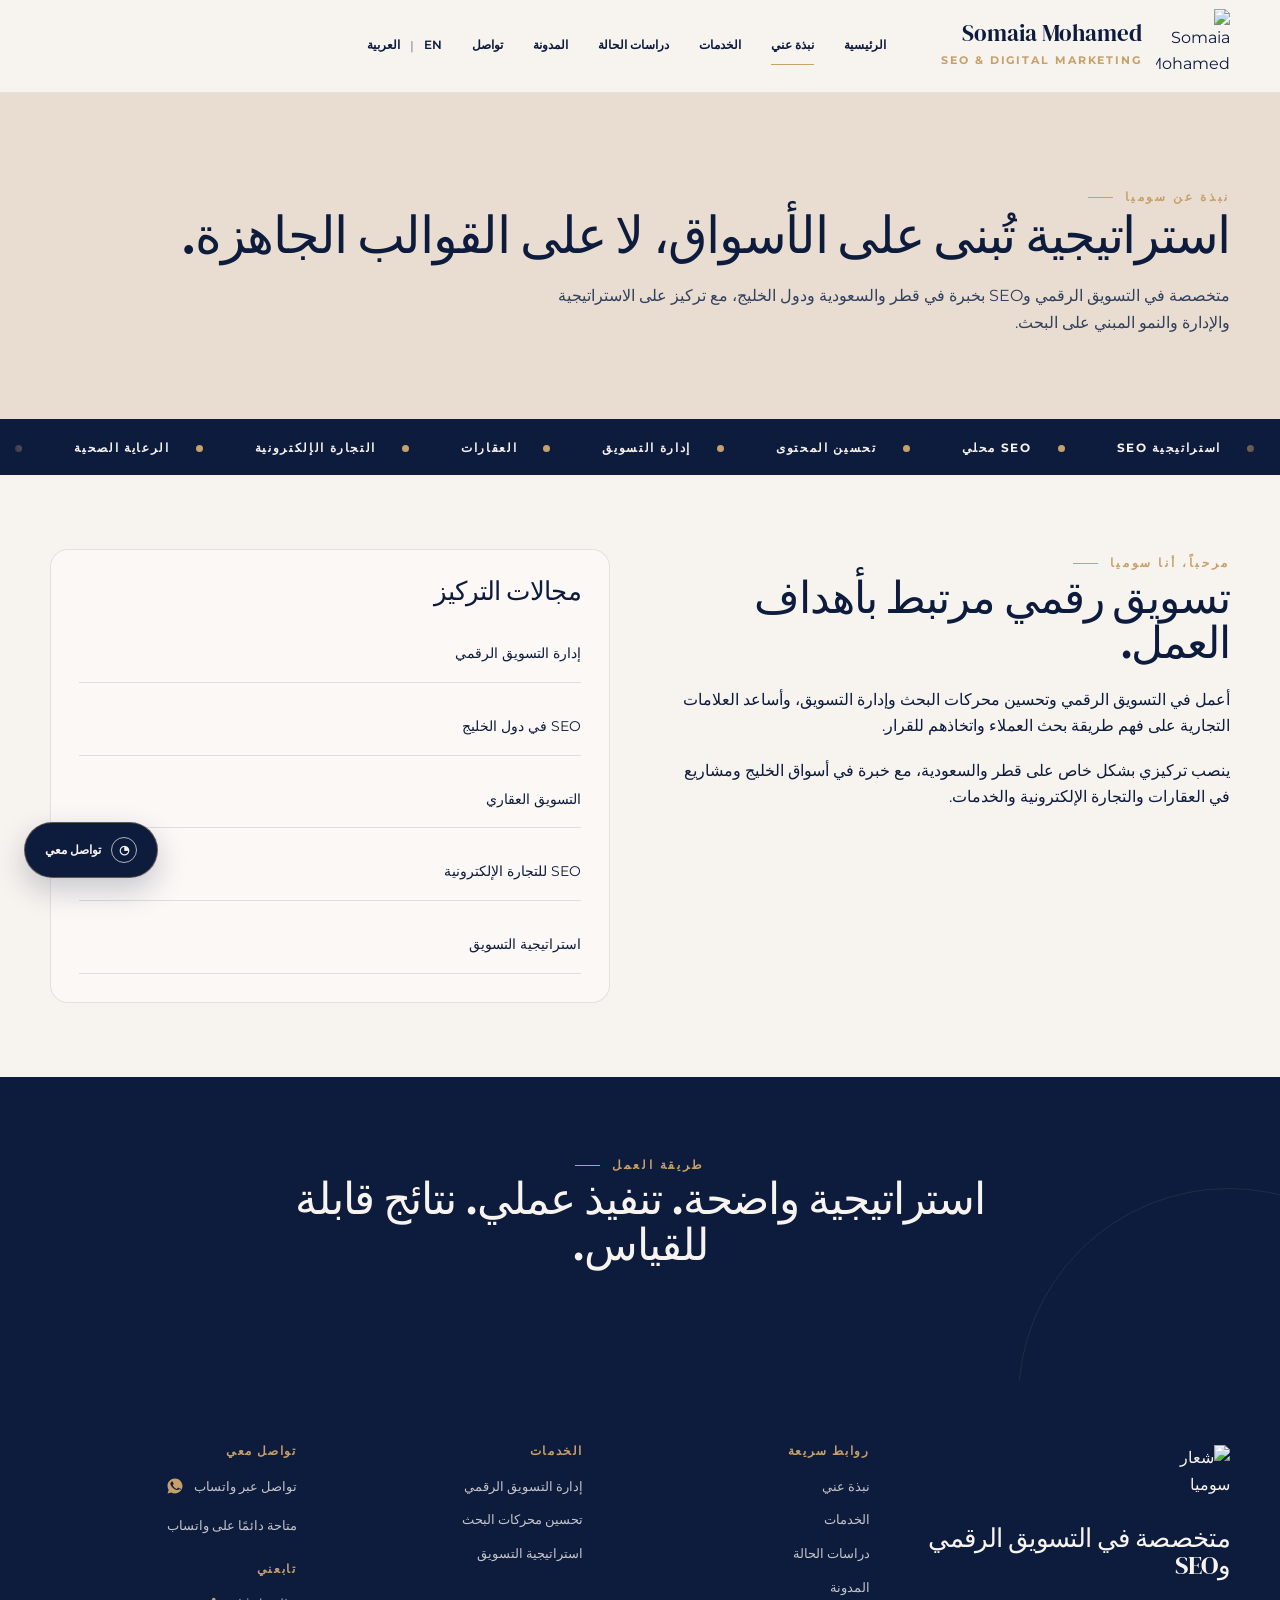
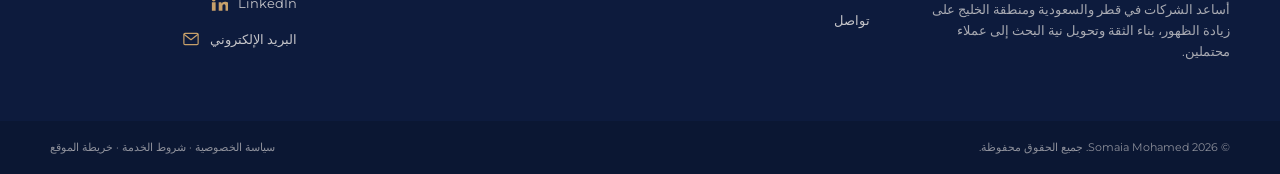
==== commit 4a6af532: "Add files via upload" ====
--- a/about.html
+++ b/about.html
@@ -1,6 +1,6 @@
-<!doctype html><html lang="ar" dir="ltr"><head>
+<!doctype html><html lang="ar" dir="rtl"><head>
 <meta charset="utf-8"><meta name="viewport" content="width=device-width,initial-scale=1">
-<title>About · Somaia Mohamed</title><meta name="description" content="Digital Marketing Specialist experienced in Qatar and Saudi Arabia, SEO in GCC, real estate marketing, E-commerce SEO and Marketing Management.">
+<title>نبذة عن سوميا محمد</title><meta name="description" content="سوميا محمد متخصصة في التسويق الرقمي وSEO بخبرة في قطر والسعودية ودول الخليج.">
 <meta name="google-site-verification" content="e24Axtdung1teUWZf1B8F5zy9ya158HYqXwpYfRYWtg">
 <style>
 
@@ -159,42 +159,40 @@
 </style>
 <link rel="preconnect" href="https://fonts.googleapis.com"><link rel="preconnect" href="https://fonts.gstatic.com" crossorigin>
 <link href="https://fonts.googleapis.com/css2?family=DM+Serif+Display:ital@0;1&family=Montserrat:wght@400;500;600;700&display=swap" rel="stylesheet">
-</head><body class="">
+</head><body class="rtl">
 
 <header class="site-header">
- <div class="container header-inner ">
+ <div class="container header-inner rtl">
   <a class="brand" href="index.html" aria-label="Somaia Mohamed">
-   <img src="assets/logo.png" alt="Somaia Mohamed logo">
+   <img src="../assets/logo.png" alt="Somaia Mohamed logo">
    <span class="brand-copy"><span class="brand-name">Somaia Mohamed</span><span class="brand-sub">SEO &amp; DIGITAL MARKETING</span></span>
   </a>
-  <nav class="desktop-nav"><a href="index.html" data-page="index.html">Home</a><a href="about.html" data-page="about.html">About</a><a href="services.html" data-page="services.html">Services</a><a href="case-studies.html" data-page="case-studies.html">Case Studies</a><a href="blog.html" data-page="blog.html">Blog</a><a href="contact.html" data-page="contact.html">Contact</a><div class="lang"><a href="index.html">EN</a><span class="sep">|</span><a href="ar/index.html">العربية</a></div></nav>
+  <nav class="desktop-nav"><a href="../index.html" data-page="index.html">الرئيسية</a><a href="../about.html" data-page="about.html">نبذة عني</a><a href="../services.html" data-page="services.html">الخدمات</a><a href="../case-studies.html" data-page="case-studies.html">دراسات الحالة</a><a href="../blog.html" data-page="blog.html">المدونة</a><a href="../contact.html" data-page="contact.html">تواصل</a><div class="lang"><a href="../index.html">EN</a><span class="sep">|</span><a href="index.html">العربية</a></div></nav>
   <button class="menu-trigger" aria-label="Menu" aria-expanded="false">☰</button>
-  <nav class="mobile-nav"><a href="index.html" data-page="index.html">Home</a><a href="about.html" data-page="about.html">About</a><a href="services.html" data-page="services.html">Services</a><a href="case-studies.html" data-page="case-studies.html">Case Studies</a><a href="blog.html" data-page="blog.html">Blog</a><a href="contact.html" data-page="contact.html">Contact</a><div class="lang"><a href="index.html">EN</a><span class="sep">|</span><a href="ar/index.html">العربية</a></div></nav>
+  <nav class="mobile-nav"><a href="../index.html" data-page="index.html">الرئيسية</a><a href="../about.html" data-page="about.html">نبذة عني</a><a href="../services.html" data-page="services.html">الخدمات</a><a href="../case-studies.html" data-page="case-studies.html">دراسات الحالة</a><a href="../blog.html" data-page="blog.html">المدونة</a><a href="../contact.html" data-page="contact.html">تواصل</a><div class="lang"><a href="../index.html">EN</a><span class="sep">|</span><a href="index.html">العربية</a></div></nav>
  </div>
 </header>
 
-<section class="page-hero reveal"><div class="container"><span class="eyebrow">About Somaia</span><h1>Strategy shaped by markets, not templates.</h1><p class="lede">A Digital Marketing Specialist experienced in Qatar, Saudi Arabia and the GCC, with a focus on SEO, marketing management and search-led growth.</p></div></section>
-<div class="marquee" aria-hidden="true"><div class="marquee-track"><span class="m-item"><svg viewBox="0 0 8 8" fill="currentColor"><circle cx="4" cy="4" r="4"/></svg>SEO Strategy</span><span class="m-item"><svg viewBox="0 0 8 8" fill="currentColor"><circle cx="4" cy="4" r="4"/></svg>Local SEO</span><span class="m-item"><svg viewBox="0 0 8 8" fill="currentColor"><circle cx="4" cy="4" r="4"/></svg>Content Optimization</span><span class="m-item"><svg viewBox="0 0 8 8" fill="currentColor"><circle cx="4" cy="4" r="4"/></svg>Marketing Management</span><span class="m-item"><svg viewBox="0 0 8 8" fill="currentColor"><circle cx="4" cy="4" r="4"/></svg>Real Estate</span><span class="m-item"><svg viewBox="0 0 8 8" fill="currentColor"><circle cx="4" cy="4" r="4"/></svg>E-commerce</span><span class="m-item"><svg viewBox="0 0 8 8" fill="currentColor"><circle cx="4" cy="4" r="4"/></svg>Healthcare</span><span class="m-item"><svg viewBox="0 0 8 8" fill="currentColor"><circle cx="4" cy="4" r="4"/></svg>Qatar</span><span class="m-item"><svg viewBox="0 0 8 8" fill="currentColor"><circle cx="4" cy="4" r="4"/></svg>Saudi Arabia</span><span class="m-item"><svg viewBox="0 0 8 8" fill="currentColor"><circle cx="4" cy="4" r="4"/></svg>GCC</span><span class="m-item"><svg viewBox="0 0 8 8" fill="currentColor"><circle cx="4" cy="4" r="4"/></svg>SEO Strategy</span><span class="m-item"><svg viewBox="0 0 8 8" fill="currentColor"><circle cx="4" cy="4" r="4"/></svg>Local SEO</span><span class="m-item"><svg viewBox="0 0 8 8" fill="currentColor"><circle cx="4" cy="4" r="4"/></svg>Content Optimization</span><span class="m-item"><svg viewBox="0 0 8 8" fill="currentColor"><circle cx="4" cy="4" r="4"/></svg>Marketing Management</span><span class="m-item"><svg viewBox="0 0 8 8" fill="currentColor"><circle cx="4" cy="4" r="4"/></svg>Real Estate</span><span class="m-item"><svg viewBox="0 0 8 8" fill="currentColor"><circle cx="4" cy="4" r="4"/></svg>E-commerce</span><span class="m-item"><svg viewBox="0 0 8 8" fill="currentColor"><circle cx="4" cy="4" r="4"/></svg>Healthcare</span><span class="m-item"><svg viewBox="0 0 8 8" fill="currentColor"><circle cx="4" cy="4" r="4"/></svg>Qatar</span><span class="m-item"><svg viewBox="0 0 8 8" fill="currentColor"><circle cx="4" cy="4" r="4"/></svg>Saudi Arabia</span><span class="m-item"><svg viewBox="0 0 8 8" fill="currentColor"><circle cx="4" cy="4" r="4"/></svg>GCC</span></div></div>
-<section class="section"><div class="container split reveal"><div><span class="eyebrow">Hi, I'm Somaia</span><h2>Digital marketing built around business goals.</h2><p>I work across digital marketing, SEO and marketing management, helping brands understand how their customers search, compare and decide.</p><p>My strongest focus is Qatar and Saudi Arabia, with experience across GCC markets and projects in real estate, e-commerce and service businesses.</p></div><div class="card"><h3>Core Focus</h3><div class="list"><div>Digital Marketing Management</div><div>SEO in GCC markets</div><div>Real Estate Marketing</div><div>E-commerce SEO</div><div>Marketing Strategy</div></div></div></div></section>
-<section class="dark-section section reveal"><div class="container"><div class="section-head"><span class="eyebrow">How I Work</span><h2>Clear strategy. Practical execution. Measurable outcomes.</h2><p>I connect search behavior, content, technical SEO and campaign management into one focused marketing system.</p></div></div></section>
+<section class="page-hero reveal"><div class="container"><span class="eyebrow">نبذة عن سوميا</span><h1>استراتيجية تُبنى على الأسواق، لا على القوالب الجاهزة.</h1><p class="lede">متخصصة في التسويق الرقمي وSEO بخبرة في قطر والسعودية ودول الخليج، مع تركيز على الاستراتيجية والإدارة والنمو المبني على البحث.</p></div></section>
+<div class="marquee" aria-hidden="true"><div class="marquee-track"><span class="m-item"><svg viewBox="0 0 8 8" fill="currentColor"><circle cx="4" cy="4" r="4"/></svg>استراتيجية SEO</span><span class="m-item"><svg viewBox="0 0 8 8" fill="currentColor"><circle cx="4" cy="4" r="4"/></svg>SEO محلي</span><span class="m-item"><svg viewBox="0 0 8 8" fill="currentColor"><circle cx="4" cy="4" r="4"/></svg>تحسين المحتوى</span><span class="m-item"><svg viewBox="0 0 8 8" fill="currentColor"><circle cx="4" cy="4" r="4"/></svg>إدارة التسويق</span><span class="m-item"><svg viewBox="0 0 8 8" fill="currentColor"><circle cx="4" cy="4" r="4"/></svg>العقارات</span><span class="m-item"><svg viewBox="0 0 8 8" fill="currentColor"><circle cx="4" cy="4" r="4"/></svg>التجارة الإلكترونية</span><span class="m-item"><svg viewBox="0 0 8 8" fill="currentColor"><circle cx="4" cy="4" r="4"/></svg>الرعاية الصحية</span><span class="m-item"><svg viewBox="0 0 8 8" fill="currentColor"><circle cx="4" cy="4" r="4"/></svg>قطر</span><span class="m-item"><svg viewBox="0 0 8 8" fill="currentColor"><circle cx="4" cy="4" r="4"/></svg>السعودية</span><span class="m-item"><svg viewBox="0 0 8 8" fill="currentColor"><circle cx="4" cy="4" r="4"/></svg>الخليج</span><span class="m-item"><svg viewBox="0 0 8 8" fill="currentColor"><circle cx="4" cy="4" r="4"/></svg>استراتيجية SEO</span><span class="m-item"><svg viewBox="0 0 8 8" fill="currentColor"><circle cx="4" cy="4" r="4"/></svg>SEO محلي</span><span class="m-item"><svg viewBox="0 0 8 8" fill="currentColor"><circle cx="4" cy="4" r="4"/></svg>تحسين المحتوى</span><span class="m-item"><svg viewBox="0 0 8 8" fill="currentColor"><circle cx="4" cy="4" r="4"/></svg>إدارة التسويق</span><span class="m-item"><svg viewBox="0 0 8 8" fill="currentColor"><circle cx="4" cy="4" r="4"/></svg>العقارات</span><span class="m-item"><svg viewBox="0 0 8 8" fill="currentColor"><circle cx="4" cy="4" r="4"/></svg>التجارة الإلكترونية</span><span class="m-item"><svg viewBox="0 0 8 8" fill="currentColor"><circle cx="4" cy="4" r="4"/></svg>الرعاية الصحية</span><span class="m-item"><svg viewBox="0 0 8 8" fill="currentColor"><circle cx="4" cy="4" r="4"/></svg>قطر</span><span class="m-item"><svg viewBox="0 0 8 8" fill="currentColor"><circle cx="4" cy="4" r="4"/></svg>السعودية</span><span class="m-item"><svg viewBox="0 0 8 8" fill="currentColor"><circle cx="4" cy="4" r="4"/></svg>الخليج</span></div></div><section class="section"><div class="container split reveal"><div><span class="eyebrow">مرحباً، أنا سوميا</span><h2>تسويق رقمي مرتبط بأهداف العمل.</h2><p>أعمل في التسويق الرقمي وتحسين محركات البحث وإدارة التسويق، وأساعد العلامات التجارية على فهم طريقة بحث العملاء واتخاذهم للقرار.</p><p>ينصب تركيزي بشكل خاص على قطر والسعودية، مع خبرة في أسواق الخليج ومشاريع في العقارات والتجارة الإلكترونية والخدمات.</p></div><div class="card"><h3>مجالات التركيز</h3><div class="list"><div>إدارة التسويق الرقمي</div><div>SEO في دول الخليج</div><div>التسويق العقاري</div><div>SEO للتجارة الإلكترونية</div><div>استراتيجية التسويق</div></div></div></div></section><section class="dark-section section reveal"><div class="container"><div class="section-head"><span class="eyebrow">طريقة العمل</span><h2>استراتيجية واضحة. تنفيذ عملي. نتائج قابلة للقياس.</h2></div></div></section>
 
 <footer class="footer footer-v2">
- <div class="container footer-main ">
+ <div class="container footer-main rtl">
   <div class="footer-brand">
-   <img src="assets/logo-light.png" alt="Somaia Mohamed logo">
-   <h3>Digital Marketing Specialist &amp; SEO Consultant</h3>
-   <p>Helping businesses in Qatar, Saudi Arabia and the GCC grow with search-led marketing, SEO and measurable digital strategy.</p>
+   <img src="../assets/logo-light.png" alt="شعار سوميا محمد">
+   <h3>متخصصة في التسويق الرقمي وSEO</h3>
+   <p>أساعد الشركات في قطر والسعودية ومنطقة الخليج على زيادة الظهور، بناء الثقة وتحويل نية البحث إلى عملاء محتملين.</p>
   </div>
-  <div><h4>Quick Links</h4><div class="footer-links"><a href="about.html">About</a><a href="services.html">Services</a><a href="case-studies.html">Case Studies</a><a href="blog.html">Blog</a><a href="contact.html">Contact</a></div></div>
-  <div><h4>Services</h4><div class="footer-links"><a href="services.html">Digital Marketing Management</a><a href="services.html">Search Engine Optimization</a><a href="services.html">Marketing Strategy</a></div></div>
-  <div><h4>Let's Connect</h4><div class="footer-links"><div class="contact-row"><svg class="icon" viewBox="0 0 24 24" fill="currentColor"><path d="M12 2C6.5 2 2 6.4 2 11.8c0 2 .6 3.9 1.6 5.5L2 22l4.9-1.5c1.5.9 3.3 1.4 5.1 1.4 5.5 0 10-4.4 10-9.8S17.5 2 12 2Zm5.6 14c-.2.6-1.3 1.2-1.9 1.3-.5.1-1.1.1-1.8-.1-.4-.1-1-.3-1.7-.6-3-1.3-4.9-4.3-5.1-4.5-.1-.2-1.2-1.6-1.2-3.1s.8-2.2 1.1-2.5c.3-.3.6-.4.8-.4h.6c.2 0 .5 0 .7.5.3.6.9 2.1 1 2.2.1.2.1.4 0 .6-.1.2-.2.4-.4.6-.2.2-.4.5-.6.6-.2.2-.4.4-.2.8.2.4 1 1.6 2.1 2.6 1.4 1.3 2.6 1.7 3 1.9.4.2.6.1.8-.1.2-.2.9-1 1.1-1.4.2-.4.5-.3.8-.2.3.1 2 1 2.4 1.1.4.2.6.3.7.4.1.2.1.9-.1 1.5Z"/></svg><a href="https://wa.me/201145654675">WhatsApp Me</a></div><span class="connect-note">Always available on WhatsApp</span></div>
-   <h4 style="margin-top:26px">Follow Me</h4><div class="social-links"><a href="https://www.linkedin.com/in/somaia-mohamed-665463142" target="_blank" rel="noopener"><svg class="icon" viewBox="0 0 24 24" fill="currentColor"><path d="M4.98 3.5a2.5 2.5 0 1 1 0 5 2.5 2.5 0 0 1 0-5ZM2.5 9.8h5V21h-5V9.8Zm7.9 0h4.8v1.6h.1c.7-1.2 2.3-2.5 4.6-2.5 4.9 0 5.8 3 5.8 6.9V21h-5v-5.6c0-1.3 0-3-1.9-3s-2.2 1.4-2.2 2.9V21h-5V9.8Z"/></svg>LinkedIn</a><a href="mailto:SMohamed.business@outlook.com"><svg class="icon" viewBox="0 0 24 24" fill="none" stroke="currentColor" stroke-width="1.6" stroke-linecap="round" stroke-linejoin="round"><rect x="2.5" y="4.5" width="19" height="15" rx="1.5"/><path d="m3 6 9 7 9-7"/></svg>Email</a></div>
+  <div><h4>روابط سريعة</h4><div class="footer-links"><a href="../about.html">نبذة عني</a><a href="../services.html">الخدمات</a><a href="../case-studies.html">دراسات الحالة</a><a href="../blog.html">المدونة</a><a href="../contact.html">تواصل</a></div></div>
+  <div><h4>الخدمات</h4><div class="footer-links"><a href="../services.html">إدارة التسويق الرقمي</a><a href="../services.html">تحسين محركات البحث</a><a href="../services.html">استراتيجية التسويق</a></div></div>
+  <div><h4>تواصل معي</h4><div class="footer-links"><div class="contact-row"><svg class="icon" viewBox="0 0 24 24" fill="currentColor"><path d="M12 2C6.5 2 2 6.4 2 11.8c0 2 .6 3.9 1.6 5.5L2 22l4.9-1.5c1.5.9 3.3 1.4 5.1 1.4 5.5 0 10-4.4 10-9.8S17.5 2 12 2Zm5.6 14c-.2.6-1.3 1.2-1.9 1.3-.5.1-1.1.1-1.8-.1-.4-.1-1-.3-1.7-.6-3-1.3-4.9-4.3-5.1-4.5-.1-.2-1.2-1.6-1.2-3.1s.8-2.2 1.1-2.5c.3-.3.6-.4.8-.4h.6c.2 0 .5 0 .7.5.3.6.9 2.1 1 2.2.1.2.1.4 0 .6-.1.2-.2.4-.4.6-.2.2-.4.5-.6.6-.2.2-.4.4-.2.8.2.4 1 1.6 2.1 2.6 1.4 1.3 2.6 1.7 3 1.9.4.2.6.1.8-.1.2-.2.9-1 1.1-1.4.2-.4.5-.3.8-.2.3.1 2 1 2.4 1.1.4.2.6.3.7.4.1.2.1.9-.1 1.5Z"/></svg><a href="https://wa.me/201145654675">تواصل عبر واتساب</a></div><span class="connect-note">متاحة دائمًا على واتساب</span></div>
+   <h4 style="margin-top:26px">تابعني</h4><div class="social-links"><a href="https://www.linkedin.com/in/somaia-mohamed-665463142" target="_blank" rel="noopener"><svg class="icon" viewBox="0 0 24 24" fill="currentColor"><path d="M4.98 3.5a2.5 2.5 0 1 1 0 5 2.5 2.5 0 0 1 0-5ZM2.5 9.8h5V21h-5V9.8Zm7.9 0h4.8v1.6h.1c.7-1.2 2.3-2.5 4.6-2.5 4.9 0 5.8 3 5.8 6.9V21h-5v-5.6c0-1.3 0-3-1.9-3s-2.2 1.4-2.2 2.9V21h-5V9.8Z"/></svg>LinkedIn</a><a href="mailto:SMohamed.business@outlook.com"><svg class="icon" viewBox="0 0 24 24" fill="none" stroke="currentColor" stroke-width="1.6" stroke-linecap="round" stroke-linejoin="round"><rect x="2.5" y="4.5" width="19" height="15" rx="1.5"/><path d="m3 6 9 7 9-7"/></svg>البريد الإلكتروني</a></div>
   </div>
  </div>
- <div class="footer-bottom"><div class="container"><span>© <span data-year></span> Somaia Mohamed. All rights reserved.</span><span>Privacy Policy · Terms of Service · Sitemap</span></div></div>
+ <div class="footer-bottom"><div class="container"><span>© <span data-year></span> Somaia Mohamed. جميع الحقوق محفوظة.</span><span>سياسة الخصوصية · شروط الخدمة · خريطة الموقع</span></div></div>
 </footer>
 
-<a class="floating-contact" href="https://wa.me/201145654675" target="_blank" rel="noopener"><span class="wa">◔</span>WhatsApp Me</a>
+<a class="floating-contact" href="https://wa.me/201145654675" target="_blank" rel="noopener"><span class="wa">◔</span>تواصل معي</a>
 <script>
 
 document.addEventListener('DOMContentLoaded',()=>{
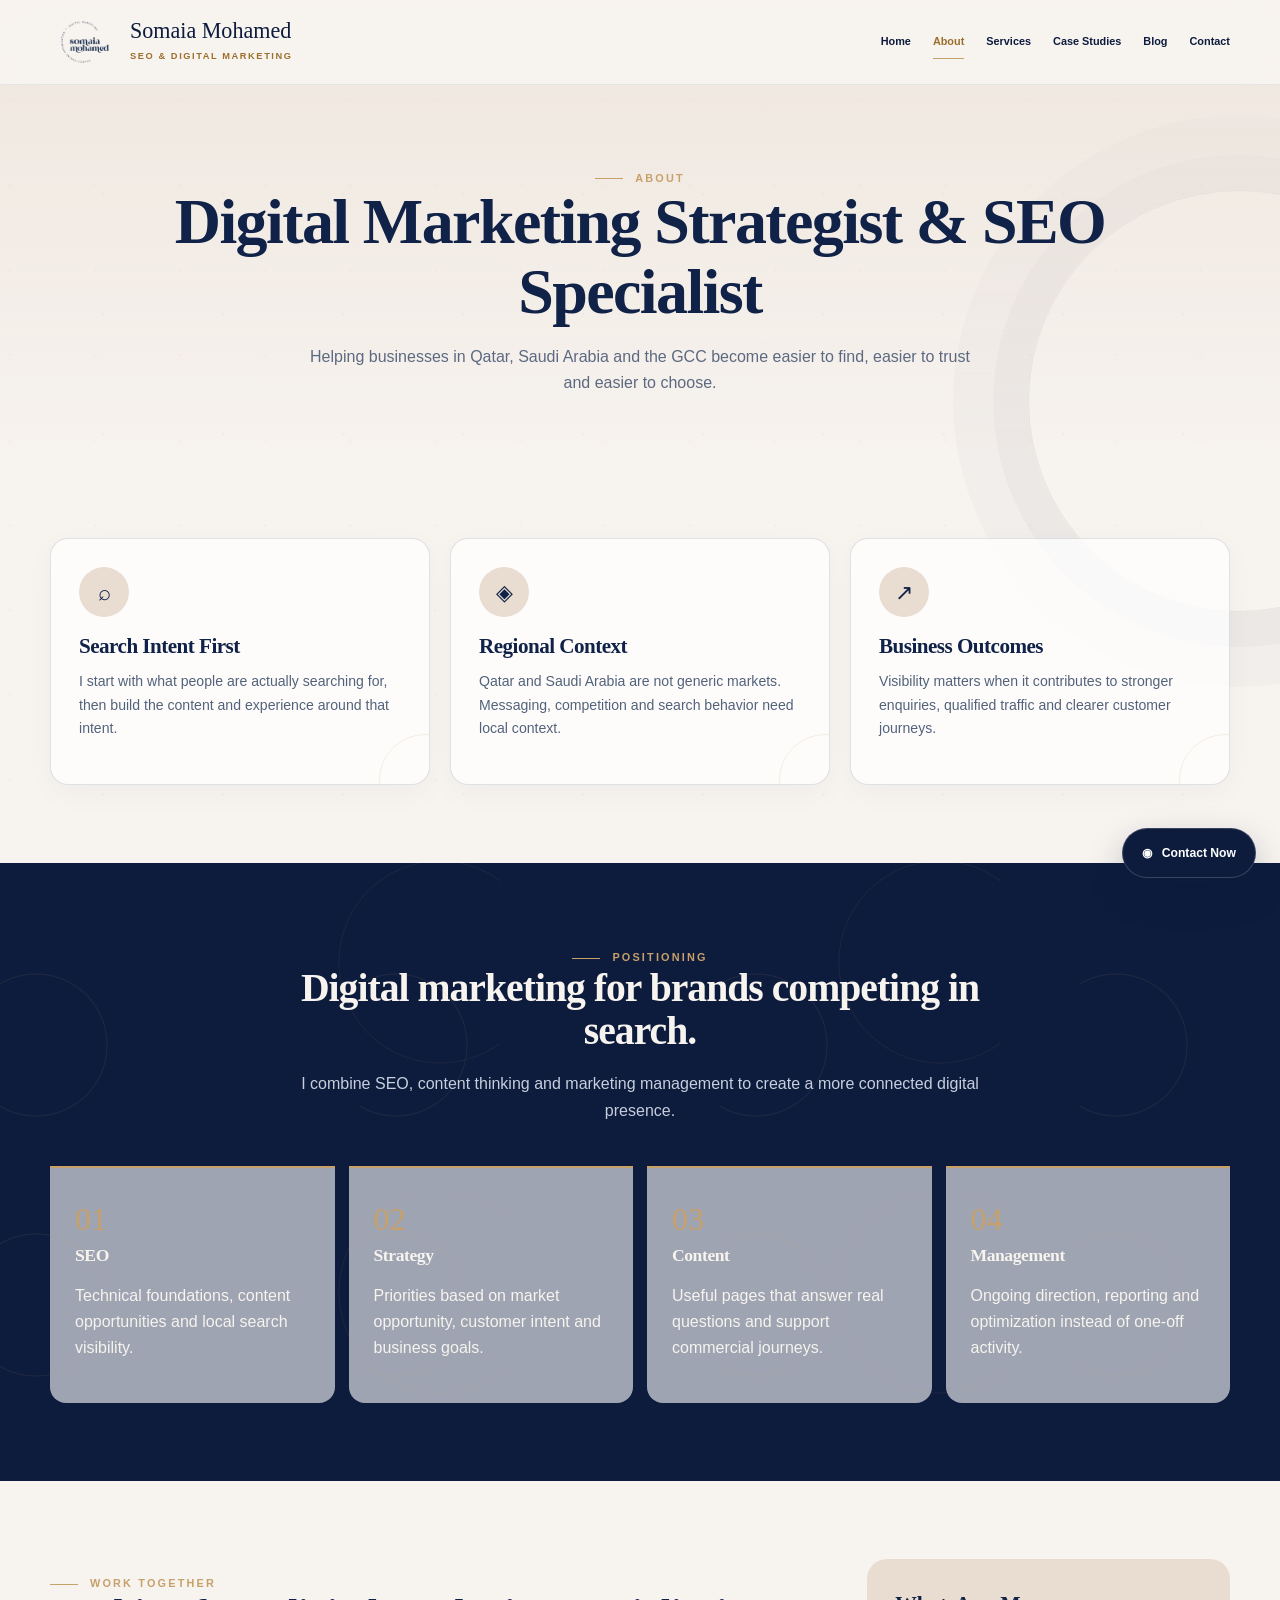
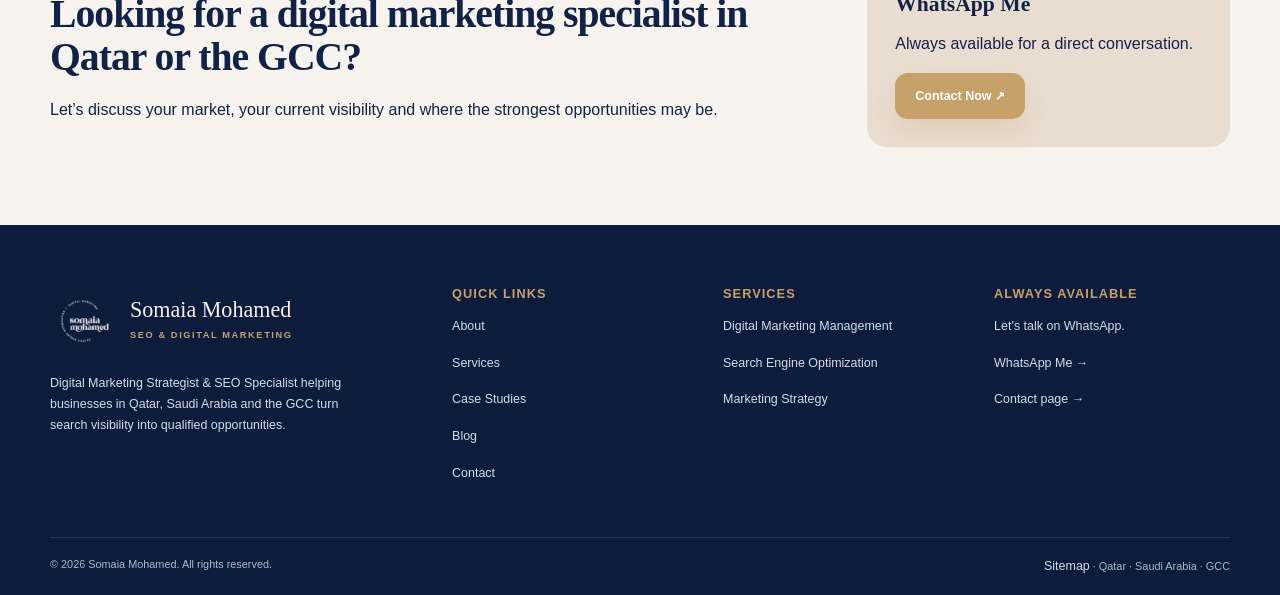
==== commit fe2a8bbd: "Add files via upload" ====
--- a/about.html
+++ b/about.html
@@ -1,247 +1,203 @@
-<!doctype html><html lang="ar" dir="rtl"><head>
-<meta charset="utf-8"><meta name="viewport" content="width=device-width,initial-scale=1">
-<title>نبذة عن سوميا محمد</title><meta name="description" content="سوميا محمد متخصصة في التسويق الرقمي وSEO بخبرة في قطر والسعودية ودول الخليج.">
+<!doctype html>
+<html lang="en" dir="ltr">
+<head>
+<meta charset="utf-8"><meta name="viewport" content="width=device-width, initial-scale=1">
+<title>About | Somaia Mohamed</title>
+<meta name="description" content="Digital Marketing Strategist and SEO Specialist serving Qatar, Saudi Arabia and GCC businesses.">
+<meta name="keywords" content="digital marketing Qatar, digital marketing specialist Qatar, SEO Qatar, SEO GCC, Saudi Arabia SEO, real estate marketing Qatar, e-commerce SEO GCC, marketing management Qatar">
 <meta name="google-site-verification" content="e24Axtdung1teUWZf1B8F5zy9ya158HYqXwpYfRYWtg">
+<link rel="canonical" href="about.html">
 <style>
-
-:root{--navy:#0D1B3D;--cream:#F7F3EF;--beige:#E9DDD1;--gold:#C7A06A;--ink:#0D1B3D;--muted:#526078;--white:#fff;--max:1180px}
-*{box-sizing:border-box}html{scroll-behavior:smooth}body{margin:0;background:var(--cream);color:var(--ink);font-family:"Montserrat","Helvetica Neue",Arial,sans-serif;line-height:1.65;-webkit-font-smoothing:antialiased}
-a{color:inherit;text-decoration:none}img{max-width:100%;display:block}button{font:inherit}.container{width:min(var(--max),calc(100% - 64px));margin:auto}
-h1,h2,h3,h4{font-family:"DM Serif Display",Georgia,serif;line-height:1.05;font-weight:400;letter-spacing:-.025em;margin:0 0 20px}h1{font-size:clamp(2.35rem,4vw,3.55rem)}h2{font-size:clamp(2rem,3.4vw,3.25rem)}h3{font-size:clamp(1.25rem,2vw,1.7rem)}
-p{margin:0 0 18px}.eyebrow{display:inline-flex;align-items:center;gap:12px;color:var(--gold);font-size:.72rem;font-weight:700;letter-spacing:.23em;text-transform:uppercase}.eyebrow:before{content:"";width:25px;height:1px;background:var(--gold)}
-.site-header{position:sticky;top:0;z-index:100;background:rgba(247,243,239,.96);backdrop-filter:blur(14px);border-bottom:1px solid rgba(13,27,61,.08)}
-.header-inner{min-height:92px;display:flex;align-items:center;gap:34px}
-.brand{display:flex;align-items:center;gap:14px;min-width:310px}.brand img{width:74px;height:74px;object-fit:contain}.brand-copy{display:flex;flex-direction:column}.brand-name{font-family:"DM Serif Display",Georgia,serif;font-size:1.45rem;line-height:1;color:var(--navy)}.brand-sub{font-size:.66rem;font-weight:700;letter-spacing:.18em;color:var(--gold);margin-top:7px}
-.desktop-nav{display:flex;align-items:center;justify-content:flex-end;gap:30px;flex:1}.desktop-nav a{font-size:.78rem;font-weight:600;color:var(--navy);padding:8px 0;border-bottom:1px solid transparent;white-space:nowrap}.desktop-nav a:hover,.desktop-nav a.active{border-color:var(--gold);color:var(--gold-dark)}
-.lang{display:flex;gap:10px;align-items:center;font-size:.72rem;font-weight:700;margin-left:4px}.lang a{padding:5px 0}.lang .sep{opacity:.3}
+:root{
+  --navy:#0D1B3D; --beige:#E9DDD1; --gold:#C7A06A; --cream:#F7F3EF;
+  --white:#fff; --ink:#102247; --muted:#5C6980; --line:rgba(13,27,61,.12);
+  --max:1180px; --shadow:0 18px 50px rgba(13,27,61,.09);
+}
+*{box-sizing:border-box}
+html{scroll-behavior:smooth}
+body{margin:0;background:var(--cream);color:var(--ink);font-family:Montserrat,Arial,sans-serif;line-height:1.65;-webkit-font-smoothing:antialiased;overflow-x:hidden}
+body:before,body:after{content:"";position:fixed;pointer-events:none;z-index:-1}
+body:before{inset:0;opacity:.24;background:
+ radial-gradient(circle at 12% 18%,rgba(199,160,106,.18) 0 1px,transparent 2px),
+ radial-gradient(circle at 86% 62%,rgba(13,27,61,.10) 0 1px,transparent 2px);
+ background-size:85px 85px,120px 120px}
+body:after{width:420px;height:420px;right:-170px;top:190px;border:1px solid rgba(13,27,61,.07);border-radius:50%;box-shadow:0 0 0 35px rgba(13,27,61,.025),0 0 0 75px rgba(13,27,61,.018)}
+a{color:inherit;text-decoration:none}
+img{max-width:100%;display:block}
+button{font:inherit}
+.container{width:min(var(--max),calc(100% - 48px));margin:auto}
+h1,h2,h3,h4{font-family:Georgia,"Times New Roman",serif;line-height:1.08;font-weight:600;letter-spacing:-.025em;margin:0 0 18px}
+h1{font-size:clamp(2.65rem,5vw,4.65rem)}
+h2{font-size:clamp(1.9rem,3.1vw,2.85rem)}
+h3{font-size:clamp(1.15rem,1.65vw,1.45rem)}
+p{margin:0 0 16px}
+.eyebrow{display:inline-flex;align-items:center;gap:12px;color:var(--gold);font-size:.68rem;font-weight:800;letter-spacing:.2em;text-transform:uppercase}
+.eyebrow:before{content:"";width:28px;height:1px;background:var(--gold)}
+.site-header{position:sticky;top:0;z-index:100;background:rgba(247,243,239,.93);backdrop-filter:blur(16px);border-bottom:1px solid rgba(13,27,61,.07)}
+.header-inner{min-height:84px;display:flex;align-items:center;gap:22px}
+.brand{display:flex;align-items:center;gap:12px;min-width:320px}
+.brand img{width:68px;height:68px;object-fit:contain}
+.brand-copy{display:flex;flex-direction:column}
+.brand-name{font-family:Georgia,"Times New Roman",serif;font-size:1.38rem;line-height:1;color:var(--navy)}
+.brand-sub{font-size:.58rem;font-weight:800;letter-spacing:.17em;color:#9c6f2d;margin-top:7px}
+.desktop-nav{display:flex;align-items:center;justify-content:flex-end;gap:22px;flex:1}
+.desktop-nav a{font-size:.68rem;font-weight:800;color:var(--navy);padding:8px 0;border-bottom:1px solid transparent;transition:.25s;white-space:nowrap}
+.desktop-nav a:hover,.desktop-nav a.active{border-color:var(--gold);color:#9c6f2d}
 .menu-trigger{display:none;border:0;background:var(--navy);color:var(--cream);border-radius:50%;width:42px;height:42px}
-.hero{padding:78px 0 76px;background:var(--cream);overflow:hidden}.hero-grid{display:grid;grid-template-columns:1.08fr .92fr;gap:70px;align-items:center;min-height:520px}.hero h1{max-width:730px}.hero h1 em{color:var(--gold);font-style:italic}.lede{max-width:650px;font-size:1rem;color:#30405d}.hero-actions{display:flex;gap:24px;align-items:center;margin-top:30px}.btn{display:inline-flex;align-items:center;justify-content:center;gap:12px;border-radius:12px;padding:13px 22px;font-size:.78rem;font-weight:700;transition:.2s ease}.btn-gold{background:var(--gold);color:var(--cream);box-shadow:0 10px 25px rgba(13,27,61,.12)}.btn-gold:hover{transform:translateY(-2px)}.btn-link{color:var(--navy);border-bottom:1px solid var(--gold);border-radius:0;padding:10px 0}
-.hero-visual{display:grid;place-items:center;position:relative;min-height:430px}.hero-visual:before{content:"";position:absolute;width:420px;height:420px;border:1px solid rgba(13,27,61,.12);border-radius:50%}.hero-visual:after{content:"";position:absolute;width:360px;height:360px;border-radius:50%;background:rgba(233,221,209,.72)}.hero-visual img{position:relative;z-index:2;width:300px;height:300px;object-fit:contain;filter:drop-shadow(0 20px 25px rgba(13,27,61,.08))}
-.section{padding:74px 0}.section-head{text-align:center;max-width:720px;margin:0 auto 38px}.section-head p{color:var(--muted);font-size:.92rem}.cards{display:grid;grid-template-columns:repeat(3,1fr);gap:22px}.card{background:rgba(255,255,255,.46);border:1px solid rgba(13,27,61,.1);border-radius:18px;padding:28px;min-height:250px}.card-icon{width:50px;height:50px;border-radius:50%;background:var(--beige);display:grid;place-items:center;margin-bottom:18px;font-size:1.25rem}.card p{font-size:.82rem;color:#44516a}.card-link{color:var(--gold-dark);font-size:.76rem;font-weight:700;margin-top:20px;display:inline-block}
-.dark-section{background:var(--navy);color:var(--cream);position:relative;overflow:hidden}.dark-section:after{content:"";position:absolute;width:420px;height:420px;border:1px solid rgba(199,160,106,.12);border-radius:50%;right:-160px;bottom:-230px}.dark-section .section-head p{color:rgba(247,243,239,.7)}.dark-section .card{background:rgba(247,243,239,.035);border-color:rgba(247,243,239,.13)}.dark-section .card p{color:rgba(247,243,239,.72)}.dark-section .card-link{color:var(--gold)}.dark-section .eyebrow{color:var(--gold)}
-.stats{display:grid;grid-template-columns:repeat(4,1fr);border-top:1px solid rgba(13,27,61,.12);border-bottom:1px solid rgba(13,27,61,.12)}.stat{padding:28px 22px;border-right:1px solid rgba(13,27,61,.12)}.stat:last-child{border-right:0}.stat strong{display:block;font-family:"DM Serif Display",Georgia,serif;font-size:1.8rem;margin-bottom:8px}.stat span{font-size:.72rem;color:var(--muted)}
-.page-hero{padding:90px 0 65px;background:var(--beige)}.page-hero .lede{max-width:700px}
-.split{display:grid;grid-template-columns:1fr 1fr;gap:60px;align-items:start}.list{display:grid;gap:15px}.list div{padding:17px 0;border-bottom:1px solid rgba(13,27,61,.12);font-size:.86rem}.case-grid{display:grid;grid-template-columns:repeat(2,1fr);gap:22px}.case-card{padding:30px;border-radius:18px;background:#fff;border:1px solid rgba(13,27,61,.08)}.case-card .icon-circle{width:46px;height:46px;margin-bottom:16px}.case-card .icon-circle .icon{width:20px;height:20px}.case-card .tag{color:var(--gold-dark);font-size:.68rem;font-weight:700;letter-spacing:.14em;text-transform:uppercase}.case-card p{font-size:.82rem;color:var(--muted)}
-.footer{background:var(--cream);border-top:1px solid rgba(13,27,61,.08)}.footer-main{padding:54px 0;display:grid;grid-template-columns:1.4fr 1fr 1fr;gap:50px}.footer-brand img{width:105px;height:105px}.footer h4{font-family:"Montserrat",sans-serif;font-size:.75rem;font-weight:700;letter-spacing:.14em;text-transform:uppercase}.footer p,.footer a{font-size:.78rem;color:#44516a}.footer-links{display:grid;gap:10px}.footer-bottom{background:var(--navy);color:var(--cream);padding:18px 0;font-size:.68rem}.footer-bottom .container{display:flex;justify-content:space-between;gap:20px}
-.floating-contact{position:fixed;right:24px;bottom:22px;z-index:120;background:var(--navy);color:var(--cream);border:1px solid rgba(199,160,106,.45);border-radius:999px;padding:14px 20px;display:flex;align-items:center;gap:10px;font-size:.76rem;font-weight:700;box-shadow:0 12px 30px rgba(13,27,61,.22)}.floating-contact .wa{width:26px;height:26px;border-radius:50%;border:1px solid rgba(247,243,239,.7);display:grid;place-items:center;font-size:.78rem}.floating-contact:hover{background:var(--gold);color:var(--navy)}
 .mobile-nav{display:none}
-[dir=rtl]{text-align:right}.rtl .header-inner{direction:rtl}.rtl .brand{min-width:310px}.rtl .desktop-nav{justify-content:flex-start}.rtl .hero-grid{direction:rtl}.rtl .hero-actions{justify-content:flex-start}.rtl .section-head{text-align:center}.rtl .eyebrow{flex-direction:row-reverse}.rtl .eyebrow:before{order:-1}.rtl .floating-contact{right:auto;left:24px}.rtl .footer-bottom .container{direction:rtl}.rtl .footer-main{direction:rtl}
-@media(max-width:1000px){.desktop-nav{gap:17px}.brand{min-width:250px}.brand img{width:62px;height:62px}.brand-name{font-size:1.2rem}.hero-grid{gap:30px}.hero-visual:before{width:340px;height:340px}.hero-visual:after{width:290px;height:290px}.hero-visual img{width:245px;height:245px}}
-/* ===== v2 additions: photo hero, industries bar, icon badges, stat blocks, case photo cards, about teaser, footer v2 ===== */
-.icon{width:22px;height:22px;display:block}
-.hero-photo{position:relative;border-radius:26px;overflow:hidden;aspect-ratio:4/3;box-shadow:0 30px 60px -20px rgba(13,27,61,.35)}
-.hero-photo img{width:100%;height:100%;object-fit:cover;display:block}
-.hero-visual{position:relative;min-height:0}
-.hero-visual:before{content:"";position:absolute;top:-22px;left:-22px;width:78px;height:78px;border:1px solid rgba(13,27,61,.18);border-radius:50%;z-index:2}
-.hero-visual:after{content:"";position:absolute;top:-3px;left:9px;width:9px;height:9px;border-radius:50%;background:var(--gold);z-index:3}
-.badges-row{display:flex;flex-wrap:wrap;gap:26px;margin-top:34px}
-.badge-item{display:flex;align-items:center;gap:9px;font-size:.72rem;font-weight:600;color:var(--navy)}
-.badge-item .icon{width:19px;height:19px;color:var(--navy);flex:none}
-.badge-item span{line-height:1.2}
-.industries-bar{margin-top:44px;background:rgba(255,255,255,.55);border:1px solid rgba(13,27,61,.08);border-radius:20px;padding:24px 34px;display:flex;align-items:center;gap:28px;flex-wrap:wrap}
-.industries-bar .trust-copy{font-size:.82rem;color:var(--navy);font-weight:600;max-width:150px;line-height:1.35}
-.industries-list{display:flex;flex:1;justify-content:space-between;gap:18px;flex-wrap:wrap}
-.industry-item{display:flex;flex-direction:column;align-items:center;gap:8px;font-size:.68rem;font-weight:600;color:var(--muted);text-align:center}
-.industry-item .icon{color:var(--gold-dark,var(--gold))}
-.icon-circle{width:56px;height:56px;border-radius:50%;background:var(--navy);display:grid;place-items:center;margin-bottom:18px;color:var(--gold)}
-.icon-circle .icon{width:24px;height:24px}
-.dark-section .icon-circle{background:rgba(247,243,239,.08)}
-.stats-v2{display:grid;grid-template-columns:repeat(4,1fr)}
-.stat-v2{padding:40px 24px;text-align:center;border-right:1px solid rgba(247,243,239,.14)}
-.stat-v2:last-child{border-right:0}
-.stat-v2 .icon{margin:0 auto 14px;color:var(--gold);width:26px;height:26px}
-.stat-v2 strong{display:block;font-family:"DM Serif Display",Georgia,serif;font-size:2rem;color:var(--gold);margin-bottom:6px}
-.stat-v2 p{font-size:.86rem;font-weight:700;margin:0 0 6px;color:var(--cream)}
-.stat-v2 span{display:block;font-size:.72rem;color:rgba(247,243,239,.66);line-height:1.4}
-.case-head{display:flex;align-items:flex-end;justify-content:space-between;gap:20px;margin-bottom:34px;flex-wrap:wrap}
-.case-head h2{margin:6px 0 0}
-.case-head .view-all{font-size:.76rem;font-weight:700;color:var(--gold-dark,var(--gold));display:inline-flex;align-items:center;gap:8px;white-space:nowrap}
-.case-photo-grid{display:grid;grid-template-columns:repeat(3,1fr);gap:22px}
-.case-photo-card{border-radius:18px;overflow:hidden;background:#fff;border:1px solid rgba(13,27,61,.08)}
-.case-photo{position:relative;aspect-ratio:16/11;overflow:hidden}
-.case-photo img{width:100%;height:100%;object-fit:cover;display:block}
-.case-photo .tag{position:absolute;left:14px;bottom:14px;background:var(--navy);color:var(--cream);font-size:.62rem;font-weight:700;letter-spacing:.12em;text-transform:uppercase;padding:6px 12px;border-radius:999px}
-.rtl .case-photo .tag{left:auto;right:14px}
-.case-photo-card h3{font-family:"Montserrat",sans-serif;font-weight:700;font-size:.92rem;line-height:1.5;margin:0;padding:20px 20px 22px}
-.about-teaser{background:var(--beige);padding:56px 0}
-.about-teaser .container{display:grid;grid-template-columns:.85fr 1.2fr .85fr 1.05fr;gap:30px;align-items:center}
-.at-logo{width:150px;height:150px;object-fit:contain}
-.at-arabic{font-family:"DM Serif Display",Georgia,serif;font-size:2.1rem;color:var(--navy);margin-bottom:14px}
-.about-teaser h3{font-size:1.35rem;margin-bottom:12px}
-.about-teaser .lede{font-size:.82rem;margin-bottom:0}
-.approach-list{display:grid;gap:11px}
-.approach-list div{display:flex;align-items:center;gap:10px;font-size:.82rem;font-weight:600;color:var(--navy)}
-.approach-list .icon{width:16px;height:16px;color:var(--gold-dark,var(--gold));flex:none}
-.at-quote{position:relative;font-family:"DM Serif Display",Georgia,serif;font-style:italic;font-size:1.15rem;color:var(--navy);line-height:1.5}
-.at-quote .qmark{display:block;color:var(--gold);font-size:2.4rem;font-family:Georgia,serif;line-height:1;margin-bottom:6px}
-.at-sig{margin-top:16px;font-family:"DM Serif Display",Georgia,serif;font-style:italic;color:var(--gold-dark,var(--gold));font-size:1rem}
-.footer-v2{background:var(--navy);color:var(--cream)}
-.footer-v2 .footer-main{padding:64px 0 40px;display:grid;grid-template-columns:1.3fr 1fr 1fr 1fr;gap:40px}
-.footer-v2 .footer-brand img{width:64px;height:64px;margin-bottom:16px}
-.footer-v2 .footer-brand p{color:rgba(247,243,239,.66);font-size:.8rem}
-.footer-v2 h4{font-family:"Montserrat",sans-serif;font-size:.72rem;font-weight:700;letter-spacing:.14em;text-transform:uppercase;color:var(--gold);margin-bottom:18px}
-.footer-v2 .footer-links{display:grid;gap:12px}
-.footer-v2 .footer-links a,.footer-v2 .footer-links span{color:rgba(247,243,239,.78);font-size:.82rem}
-.footer-v2 .footer-links a:hover{color:var(--gold)}
-.footer-v2 .connect-note{color:rgba(247,243,239,.5);font-size:.72rem;margin-top:6px}
-.footer-v2 .social-links{display:grid;gap:14px}
-.footer-v2 .social-links a{display:flex;align-items:center;gap:10px;color:rgba(247,243,239,.78);font-size:.82rem}
-.footer-v2 .social-links .icon{width:18px;height:18px;color:var(--gold)}
-.footer-v2 .contact-row{display:flex;align-items:center;gap:10px}
-.footer-v2 .contact-row .icon{width:18px;height:18px;color:var(--gold);flex:none}
-.footer-cta{display:inline-flex;align-items:center;gap:10px;background:var(--gold);color:var(--navy);border-radius:999px;padding:13px 22px;font-size:.78rem;font-weight:700;margin-top:6px}
-.footer-cta .icon{width:16px;height:16px}
-.footer-v2 .footer-bottom{background:rgba(0,0,0,.16);padding:18px 0;font-size:.68rem}
-.footer-v2 .footer-bottom .container{display:flex;justify-content:space-between;gap:20px;color:rgba(247,243,239,.55)}
-.footer-v2 .footer-bottom a{color:rgba(247,243,239,.55)}
-.rtl .about-teaser .container{direction:rtl}
-.rtl .badges-row,.rtl .approach-list div,.rtl .footer-v2 .social-links a,.rtl .footer-v2 .contact-row{flex-direction:row-reverse;justify-content:flex-end}
-.rtl .industries-bar{direction:rtl}
-@media(max-width:1000px){.about-teaser .container{grid-template-columns:1fr 1fr;row-gap:34px}.footer-v2 .footer-main{grid-template-columns:1fr 1fr;row-gap:36px}}
-@media(max-width:780px){.container{width:min(var(--max),calc(100% - 38px))}.header-inner{min-height:78px}.brand img{width:54px;height:54px}.brand-name{font-size:1.08rem}.brand-sub{font-size:.55rem}.desktop-nav{display:none}.menu-trigger{display:block;margin-left:auto}.mobile-nav{position:absolute;top:78px;left:0;right:0;background:var(--cream);border-bottom:1px solid rgba(13,27,61,.1);padding:18px 19px;display:none}.mobile-nav.open{display:grid;gap:3px}.mobile-nav a{font-size:.8rem;font-weight:600;padding:11px;border-radius:8px}.mobile-nav a:hover{background:var(--beige)}.hero{padding:55px 0 58px}.hero-grid{grid-template-columns:1fr;min-height:0}.hero-visual{order:-1;margin-bottom:8px}.hero-photo{aspect-ratio:16/11}.hero h1{font-size:clamp(2rem,9vw,2.85rem)}.lede{font-size:.88rem}.badges-row{gap:18px 22px;margin-top:26px}.industries-bar{padding:20px}.industries-list{justify-content:flex-start;gap:22px 26px}.cards,.stats,.case-grid,.split,.footer-main{grid-template-columns:1fr}.stat{border-right:0;border-bottom:1px solid rgba(13,27,61,.12)}.stat:last-child{border-bottom:0}.stats-v2{grid-template-columns:1fr 1fr}.stat-v2{border-bottom:1px solid rgba(247,243,239,.14)}.stat-v2:nth-child(odd){border-right:1px solid rgba(247,243,239,.14)}.case-photo-grid{grid-template-columns:1fr}.about-teaser .container{grid-template-columns:1fr}.about-teaser{text-align:center}.approach-list div{justify-content:center}.at-quote{text-align:center}.footer-v2 .footer-main{grid-template-columns:1fr;text-align:left}.footer-bottom .container{flex-direction:column}.floating-contact{right:14px;bottom:14px;padding:12px 16px}.rtl .floating-contact{right:auto;left:14px}.rtl .menu-trigger{margin-left:0;margin-right:auto}}
-
-/* ===== animation & motion additions ===== */
-@keyframes waPulse{0%,100%{box-shadow:0 12px 30px rgba(13,27,61,.22),0 0 0 0 rgba(199,160,106,.5)}50%{box-shadow:0 12px 30px rgba(13,27,61,.22),0 0 0 10px rgba(199,160,106,0)}}
-@keyframes fadeUp{from{opacity:0;transform:translateY(28px)}to{opacity:1;transform:translateY(0)}}
-@keyframes spinSlow{from{transform:rotate(0)}to{transform:rotate(360deg)}}
-@keyframes floaty{0%,100%{transform:translateY(0)}50%{transform:translateY(-8px)}}
-.floating-contact{animation:waPulse 2.6s ease-in-out infinite;transition:transform .3s ease,background .3s ease,color .3s ease}
-.floating-contact:hover{transform:translateY(-3px) scale(1.04);animation-play-state:paused}
-.reveal{opacity:0;transform:translateY(28px);transition:opacity .8s cubic-bezier(.2,.7,.2,1),transform .8s cubic-bezier(.2,.7,.2,1)}
-.reveal.in-view{opacity:1;transform:translateY(0)}
-.reveal-stagger .card,.reveal-stagger .case-photo-card,.reveal-stagger .case-card,.reveal-stagger .stat-v2,.reveal-stagger .stat,.reveal-stagger .industry-item{opacity:0;transform:translateY(22px);transition:opacity .6s cubic-bezier(.2,.7,.2,1),transform .6s cubic-bezier(.2,.7,.2,1)}
-.reveal-stagger.in-view .card,.reveal-stagger.in-view .case-photo-card,.reveal-stagger.in-view .case-card,.reveal-stagger.in-view .stat-v2,.reveal-stagger.in-view .stat,.reveal-stagger.in-view .industry-item{opacity:1;transform:translateY(0)}
-.reveal-stagger.in-view .card:nth-child(2),.reveal-stagger.in-view .case-photo-card:nth-child(2),.reveal-stagger.in-view .case-card:nth-child(2),.reveal-stagger.in-view .stat-v2:nth-child(2),.reveal-stagger.in-view .stat:nth-child(2){transition-delay:.1s}
-.reveal-stagger.in-view .card:nth-child(3),.reveal-stagger.in-view .case-photo-card:nth-child(3),.reveal-stagger.in-view .case-card:nth-child(3),.reveal-stagger.in-view .stat-v2:nth-child(3),.reveal-stagger.in-view .stat:nth-child(3){transition-delay:.2s}
-.reveal-stagger.in-view .card:nth-child(4),.reveal-stagger.in-view .case-card:nth-child(4),.reveal-stagger.in-view .stat-v2:nth-child(4),.reveal-stagger.in-view .stat:nth-child(4){transition-delay:.3s}
-.hero-visual{animation:fadeUp .9s cubic-bezier(.2,.7,.2,1) .1s both}
-.hero-grid>div:first-child{animation:fadeUp .9s cubic-bezier(.2,.7,.2,1) both}
-.hero-visual:before{animation:spinSlow 34s linear infinite}
-.badges-row .badge-item{animation:fadeUp .7s cubic-bezier(.2,.7,.2,1) both}
-.badges-row .badge-item:nth-child(1){animation-delay:.15s}.badges-row .badge-item:nth-child(2){animation-delay:.25s}.badges-row .badge-item:nth-child(3){animation-delay:.35s}.badges-row .badge-item:nth-child(4){animation-delay:.45s}
-.card,.case-card,.case-photo-card{transition:transform .35s cubic-bezier(.2,.7,.2,1),box-shadow .35s ease,border-color .35s ease}
-.card:hover,.case-card:hover{transform:translateY(-8px);box-shadow:0 22px 40px -18px rgba(13,27,61,.28);border-color:rgba(13,27,61,.14)}
-.case-photo-card:hover{transform:translateY(-8px);box-shadow:0 24px 44px -18px rgba(13,27,61,.3)}
-.case-photo img{transition:transform .6s cubic-bezier(.2,.7,.2,1)}
-.case-photo-card:hover .case-photo img{transform:scale(1.07)}
-.icon-circle{transition:transform .4s cubic-bezier(.34,1.56,.64,1)}
-.card:hover .icon-circle{transform:scale(1.1) rotate(-6deg)}
-.industry-item{transition:transform .3s ease}
-.industry-item:hover{transform:translateY(-4px)}
-.industry-item:hover .icon{animation:floaty 1.2s ease-in-out infinite}
-.btn{transition:transform .3s cubic-bezier(.34,1.56,.64,1),box-shadow .3s ease}
-.btn-gold:hover{transform:translateY(-3px) scale(1.02);box-shadow:0 16px 30px -10px rgba(197,146,74,.55)}
-.btn-link{position:relative}
-.btn-link:after{content:"";position:absolute;left:0;right:100%;bottom:-3px;height:1px;background:currentColor;transition:right .3s ease}
-.btn-link:hover:after{right:0}
-.desktop-nav a{position:relative}
-.desktop-nav a:not(.active):after{content:"";position:absolute;left:0;right:100%;bottom:-4px;height:2px;background:var(--gold);transition:right .3s ease}
-.desktop-nav a:not(.active):hover:after{right:0}
-.at-logo{transition:transform .5s ease}
-.about-teaser:hover .at-logo{transform:rotate(8deg) scale(1.04)}
-.stat-v2 strong,.stat strong{display:inline-block}
-@media(prefers-reduced-motion:reduce){.reveal,.reveal-stagger .card,.reveal-stagger .case-photo-card,.reveal-stagger .case-card,.reveal-stagger .stat-v2,.reveal-stagger .stat,.reveal-stagger .industry-item,.hero-visual,.hero-grid>div:first-child,.badges-row .badge-item{animation:none!important;transition:none!important;opacity:1!important;transform:none!important}.floating-contact,.hero-visual:before,.industry-item:hover .icon{animation:none!important}}
-
-/* ===== sliding marquee banner ===== */
-.marquee{overflow:hidden;background:var(--navy);padding:15px 0;white-space:nowrap;position:relative}
-.marquee:before,.marquee:after{content:"";position:absolute;top:0;bottom:0;width:60px;z-index:2;pointer-events:none}
-.marquee:before{left:0;background:linear-gradient(90deg,var(--navy),rgba(13,27,61,0))}
-.marquee:after{right:0;background:linear-gradient(270deg,var(--navy),rgba(13,27,61,0))}
-.marquee-track{display:inline-flex;align-items:center;animation:marqueeScroll 32s linear infinite}
-.marquee:hover .marquee-track{animation-play-state:paused}
-.marquee-track .m-item{display:inline-flex;align-items:center;color:var(--cream);font-family:"Montserrat",sans-serif;font-size:.74rem;font-weight:700;letter-spacing:.14em;text-transform:uppercase;padding:0 26px}
-.marquee-track .m-item svg{width:7px;height:7px;margin-inline-end:26px;color:var(--gold);flex:none}
-@keyframes marqueeScroll{from{transform:translateX(0)}to{transform:translateX(-50%)}}
-.rtl .marquee-track{animation-name:marqueeScrollRTL}
-@keyframes marqueeScrollRTL{from{transform:translateX(0)}to{transform:translateX(50%)}}
-@media(prefers-reduced-motion:reduce){.marquee-track{animation:none!important}}
-
+.hero{padding:70px 0 54px;position:relative;overflow:hidden}
+.hero-grid{display:grid;grid-template-columns:1fr .96fr;gap:50px;align-items:center}
+.hero-copy{position:relative;z-index:2}
+.hero h1{max-width:680px;margin-top:18px}
+.hero h1 em{color:var(--gold);font-weight:500}
+.hero-lead{max-width:590px;color:#394967;font-size:1rem}
+.hero-actions{display:flex;gap:14px;align-items:center;margin-top:28px;flex-wrap:wrap}
+.btn{display:inline-flex;align-items:center;justify-content:center;gap:9px;border-radius:13px;padding:13px 20px;font-weight:800;font-size:.78rem;transition:.25s;cursor:pointer}
+.btn-primary{background:var(--gold);color:white;box-shadow:0 12px 26px rgba(199,160,106,.25)}
+.btn-primary:hover{transform:translateY(-3px);box-shadow:0 16px 32px rgba(199,160,106,.32)}
+.btn-link{color:var(--navy);border-bottom:1px solid var(--gold);border-radius:0;padding-left:4px;padding-right:4px}
+.hero-image-wrap{position:relative;min-height:490px;display:grid;place-items:center}
+.hero-image-wrap:before{content:"";position:absolute;width:410px;height:410px;border:1px solid rgba(13,27,61,.12);border-radius:50%;box-shadow:0 0 0 32px rgba(255,255,255,.55),0 0 0 66px rgba(13,27,61,.035)}
+.hero-image{width:410px;height:410px;object-fit:cover;border-radius:50%;position:relative;z-index:1;box-shadow:0 28px 65px rgba(13,27,61,.16);animation:float 6s ease-in-out infinite}
+.hero-ring{position:absolute;inset:28px;animation:spin 28s linear infinite}
+.hero-ring span{position:absolute;right:7%;top:5%;font-size:.65rem;letter-spacing:.24em;color:rgba(13,27,61,.36);font-weight:800}
+.hero-dot{position:absolute;left:11%;top:19%;width:9px;height:9px;background:var(--gold);border-radius:50%;z-index:3}
+.marquee{background:var(--navy);color:var(--cream);overflow:hidden;border-top:1px solid rgba(255,255,255,.06);border-bottom:1px solid rgba(255,255,255,.06)}
+.marquee-track{display:flex;width:max-content;animation:marquee 26s linear infinite}
+.marquee-item{padding:13px 28px;font-size:.68rem;font-weight:800;letter-spacing:.16em;text-transform:uppercase;white-space:nowrap}
+.marquee-item b{color:var(--gold);margin:0 8px}
+.section{padding:78px 0;position:relative}
+.section-light{background:rgba(255,255,255,.48)}
+.section-dark{background:var(--navy);color:var(--cream);overflow:hidden}
+.section-dark:before{content:"";position:absolute;inset:0;opacity:.15;background:
+ radial-gradient(circle at 10% 70%,transparent 0 70px,rgba(199,160,106,.7) 71px,transparent 72px),
+ radial-gradient(circle at 88% 30%,transparent 0 100px,rgba(199,160,106,.55) 101px,transparent 102px);
+ background-size:360px 260px,500px 330px}
+.section-head{text-align:center;max-width:700px;margin:0 auto 42px}
+.section-head p{color:var(--muted)}
+.section-dark .section-head p{color:#c7cfdd}
+.grid-3{display:grid;grid-template-columns:repeat(3,1fr);gap:20px}
+.grid-4{display:grid;grid-template-columns:repeat(4,1fr);gap:1px;background:rgba(255,255,255,.13)}
+.card{background:rgba(255,255,255,.74);border:1px solid var(--line);border-radius:18px;padding:28px;box-shadow:0 8px 30px rgba(13,27,61,.035);transition:.3s;position:relative;overflow:hidden}
+.card:after{content:"";position:absolute;width:90px;height:90px;border:1px solid rgba(199,160,106,.18);border-radius:50%;right:-42px;bottom:-42px}
+.card:hover{transform:translateY(-7px);box-shadow:var(--shadow);border-color:rgba(199,160,106,.4)}
+.icon{width:50px;height:50px;border-radius:50%;background:var(--beige);display:grid;place-items:center;font-size:1.35rem;margin-bottom:18px}
+.card h3{margin-bottom:12px}
+.card p{color:#53627b;font-size:.88rem}
+.card-link{color:#ad7a30;font-size:.76rem;font-weight:800}
+.trust-strip{display:grid;grid-template-columns:1.4fr repeat(5,1fr);gap:0;background:rgba(233,221,209,.7);border:1px solid rgba(199,160,106,.2);border-radius:18px;padding:20px 18px;margin-top:30px}
+.trust-strip span{font-size:.72rem;text-align:center;font-weight:800;color:var(--navy)}
+.stats{display:grid;grid-template-columns:repeat(4,1fr);gap:0;position:relative;z-index:1}
+.stat{padding:8px 28px;text-align:center;border-right:1px solid rgba(255,255,255,.16)}
+.stat:last-child{border-right:0}
+.stat strong{display:block;font-family:Georgia,serif;font-size:2rem;color:var(--gold)}
+.stat span{display:block;font-weight:800;font-size:.8rem;margin:3px 0 7px}
+.stat p{font-size:.72rem;color:#c7cfdd;margin:0}
+.process{display:grid;grid-template-columns:repeat(4,1fr);gap:14px}
+.process-step{padding:25px;border-top:2px solid var(--gold);background:rgba(255,255,255,.6);border-radius:0 0 16px 16px}
+.process-step .num{font-family:Georgia,serif;font-size:2rem;color:var(--gold)}
+.process-step h3{font-size:1.1rem}
+.case-grid{display:grid;grid-template-columns:repeat(3,1fr);gap:20px}
+.case-card{background:var(--white);border-radius:18px;overflow:hidden;border:1px solid var(--line);transition:.3s}
+.case-card:hover{transform:translateY(-6px);box-shadow:var(--shadow)}
+.case-thumb{height:170px;overflow:hidden;background:var(--beige)}
+.case-thumb img{width:100%;height:100%;object-fit:cover;transition:.5s}
+.case-card:hover .case-thumb img{transform:scale(1.06)}
+.case-body{padding:22px}
+.tag{display:inline-block;color:#9c6f2d;font-size:.62rem;font-weight:900;letter-spacing:.14em;text-transform:uppercase;margin-bottom:8px}
+.case-body h3{font-size:1.15rem}
+.case-body p{font-size:.82rem;color:var(--muted)}
+.contact-band{display:grid;grid-template-columns:1.5fr .7fr;gap:40px;align-items:center}
+.contact-box{background:var(--beige);border-radius:20px;padding:28px}
+.contact-box strong{display:block;font-family:Georgia,serif;font-size:1.35rem;margin-bottom:8px}
+.footer{background:var(--navy);color:var(--cream);padding:62px 0 18px}
+.footer-grid{display:grid;grid-template-columns:1.4fr .9fr .9fr .9fr;gap:35px}
+.footer .brand-name{color:var(--cream)}
+.footer .brand-sub{color:var(--gold)}
+.footer h3{font-family:Montserrat,Arial,sans-serif;font-size:.8rem;letter-spacing:.08em;text-transform:uppercase;color:var(--gold);margin-bottom:15px}
+.footer a,.footer p{font-size:.78rem;color:#d6dce7}
+.footer a:hover{color:white}
+.footer-bottom{border-top:1px solid rgba(255,255,255,.12);margin-top:38px;padding-top:18px;display:flex;justify-content:space-between;gap:15px;font-size:.68rem;color:#aeb8c9}
+.float-wa{position:fixed;right:24px;bottom:22px;z-index:120;background:var(--navy);color:white;border:1px solid rgba(255,255,255,.18);border-radius:999px;padding:14px 19px;display:flex;align-items:center;gap:10px;font-size:.76rem;font-weight:900;box-shadow:0 15px 35px rgba(13,27,61,.25);animation:pulse 3s infinite}
+.float-wa:hover{background:var(--gold);transform:translateY(-3px)}
+.reveal{opacity:0;transform:translateY(24px);transition:opacity .75s ease,transform .75s ease}
+.reveal.visible{opacity:1;transform:none}
+.doodle{position:absolute;pointer-events:none;color:rgba(13,27,61,.07);font-size:.62rem;letter-spacing:.22em;font-weight:900;transform:rotate(-12deg)}
+.doodle.one{left:3%;top:28%}.doodle.two{right:3%;bottom:13%;transform:rotate(12deg)}
+.quote{font-family:Georgia,serif;font-size:1.7rem;line-height:1.35;max-width:800px;margin:auto;text-align:center}
+.page-hero{padding:76px 0 64px;text-align:center;background:linear-gradient(180deg,rgba(233,221,209,.48),transparent)}
+.page-hero p{max-width:680px;margin:0 auto;color:var(--muted)}
+@keyframes float{0%,100%{transform:translateY(0)}50%{transform:translateY(-10px)}}
+@keyframes spin{to{transform:rotate(360deg)}}
+@keyframes marquee{to{transform:translateX(-50%)}}
+@keyframes pulse{0%,100%{box-shadow:0 15px 35px rgba(13,27,61,.25)}50%{box-shadow:0 15px 42px rgba(199,160,106,.35)}}
+@media(max-width:980px){
+ .brand{min-width:0}.desktop-nav{gap:14px}.hero-grid{gap:30px}.hero-image,.hero-image-wrap:before{width:340px;height:340px}.hero-image-wrap{min-height:400px}
+ .grid-4{grid-template-columns:repeat(2,1fr)}.trust-strip{grid-template-columns:repeat(3,1fr);gap:15px}.trust-strip span:first-child{grid-column:1/-1}
+ .footer-grid{grid-template-columns:repeat(2,1fr)}
+}
+@media(max-width:760px){
+ .container{width:min(var(--max),calc(100% - 30px))}
+ .site-header{position:sticky}.header-inner{min-height:72px}.brand img{width:54px;height:54px}.brand-name{font-size:1.15rem}.brand-sub{font-size:.48rem}
+ .desktop-nav{display:none}.menu-trigger{display:block;margin-left:auto}.mobile-nav{display:none;background:var(--cream);border-top:1px solid var(--line);padding:10px 15px}.mobile-nav.open{display:grid}.mobile-nav a{padding:11px 0;font-size:.8rem;font-weight:800;border-bottom:1px solid var(--line)}
+ .hero{padding:44px 0 38px}.hero-grid{grid-template-columns:1fr}.hero-copy{text-align:left}.hero h1{font-size:clamp(2.25rem,10vw,3.4rem)}.hero-image-wrap{min-height:350px}.hero-image,.hero-image-wrap:before{width:min(320px,78vw);height:min(320px,78vw)}
+ .grid-3,.case-grid,.process{grid-template-columns:1fr}.grid-4{grid-template-columns:1fr 1fr}.stats{grid-template-columns:1fr 1fr}.stat{padding:20px 12px;border-bottom:1px solid rgba(255,255,255,.13)}.stat:nth-child(2){border-right:0}.contact-band{grid-template-columns:1fr}.footer-grid{grid-template-columns:1fr}.footer-bottom{flex-direction:column}.float-wa{right:14px;bottom:14px}
+ .section{padding:58px 0}.trust-strip{grid-template-columns:1fr 1fr}
+}
+@media(prefers-reduced-motion:reduce){*,*::before,*::after{animation:none!important;transition:none!important;scroll-behavior:auto!important}}
 </style>
-<link rel="preconnect" href="https://fonts.googleapis.com"><link rel="preconnect" href="https://fonts.gstatic.com" crossorigin>
-<link href="https://fonts.googleapis.com/css2?family=DM+Serif+Display:ital@0;1&family=Montserrat:wght@400;500;600;700&display=swap" rel="stylesheet">
-</head><body class="rtl">
+</head>
+<body>
 
 <header class="site-header">
- <div class="container header-inner rtl">
-  <a class="brand" href="index.html" aria-label="Somaia Mohamed">
-   <img src="../assets/logo.png" alt="Somaia Mohamed logo">
-   <span class="brand-copy"><span class="brand-name">Somaia Mohamed</span><span class="brand-sub">SEO &amp; DIGITAL MARKETING</span></span>
-  </a>
-  <nav class="desktop-nav"><a href="../index.html" data-page="index.html">الرئيسية</a><a href="../about.html" data-page="about.html">نبذة عني</a><a href="../services.html" data-page="services.html">الخدمات</a><a href="../case-studies.html" data-page="case-studies.html">دراسات الحالة</a><a href="../blog.html" data-page="blog.html">المدونة</a><a href="../contact.html" data-page="contact.html">تواصل</a><div class="lang"><a href="../index.html">EN</a><span class="sep">|</span><a href="index.html">العربية</a></div></nav>
-  <button class="menu-trigger" aria-label="Menu" aria-expanded="false">☰</button>
-  <nav class="mobile-nav"><a href="../index.html" data-page="index.html">الرئيسية</a><a href="../about.html" data-page="about.html">نبذة عني</a><a href="../services.html" data-page="services.html">الخدمات</a><a href="../case-studies.html" data-page="case-studies.html">دراسات الحالة</a><a href="../blog.html" data-page="blog.html">المدونة</a><a href="../contact.html" data-page="contact.html">تواصل</a><div class="lang"><a href="../index.html">EN</a><span class="sep">|</span><a href="index.html">العربية</a></div></nav>
- </div>
+  <div class="container header-inner">
+    <a class="brand" href="index.html">
+      <img src="[data-uri]